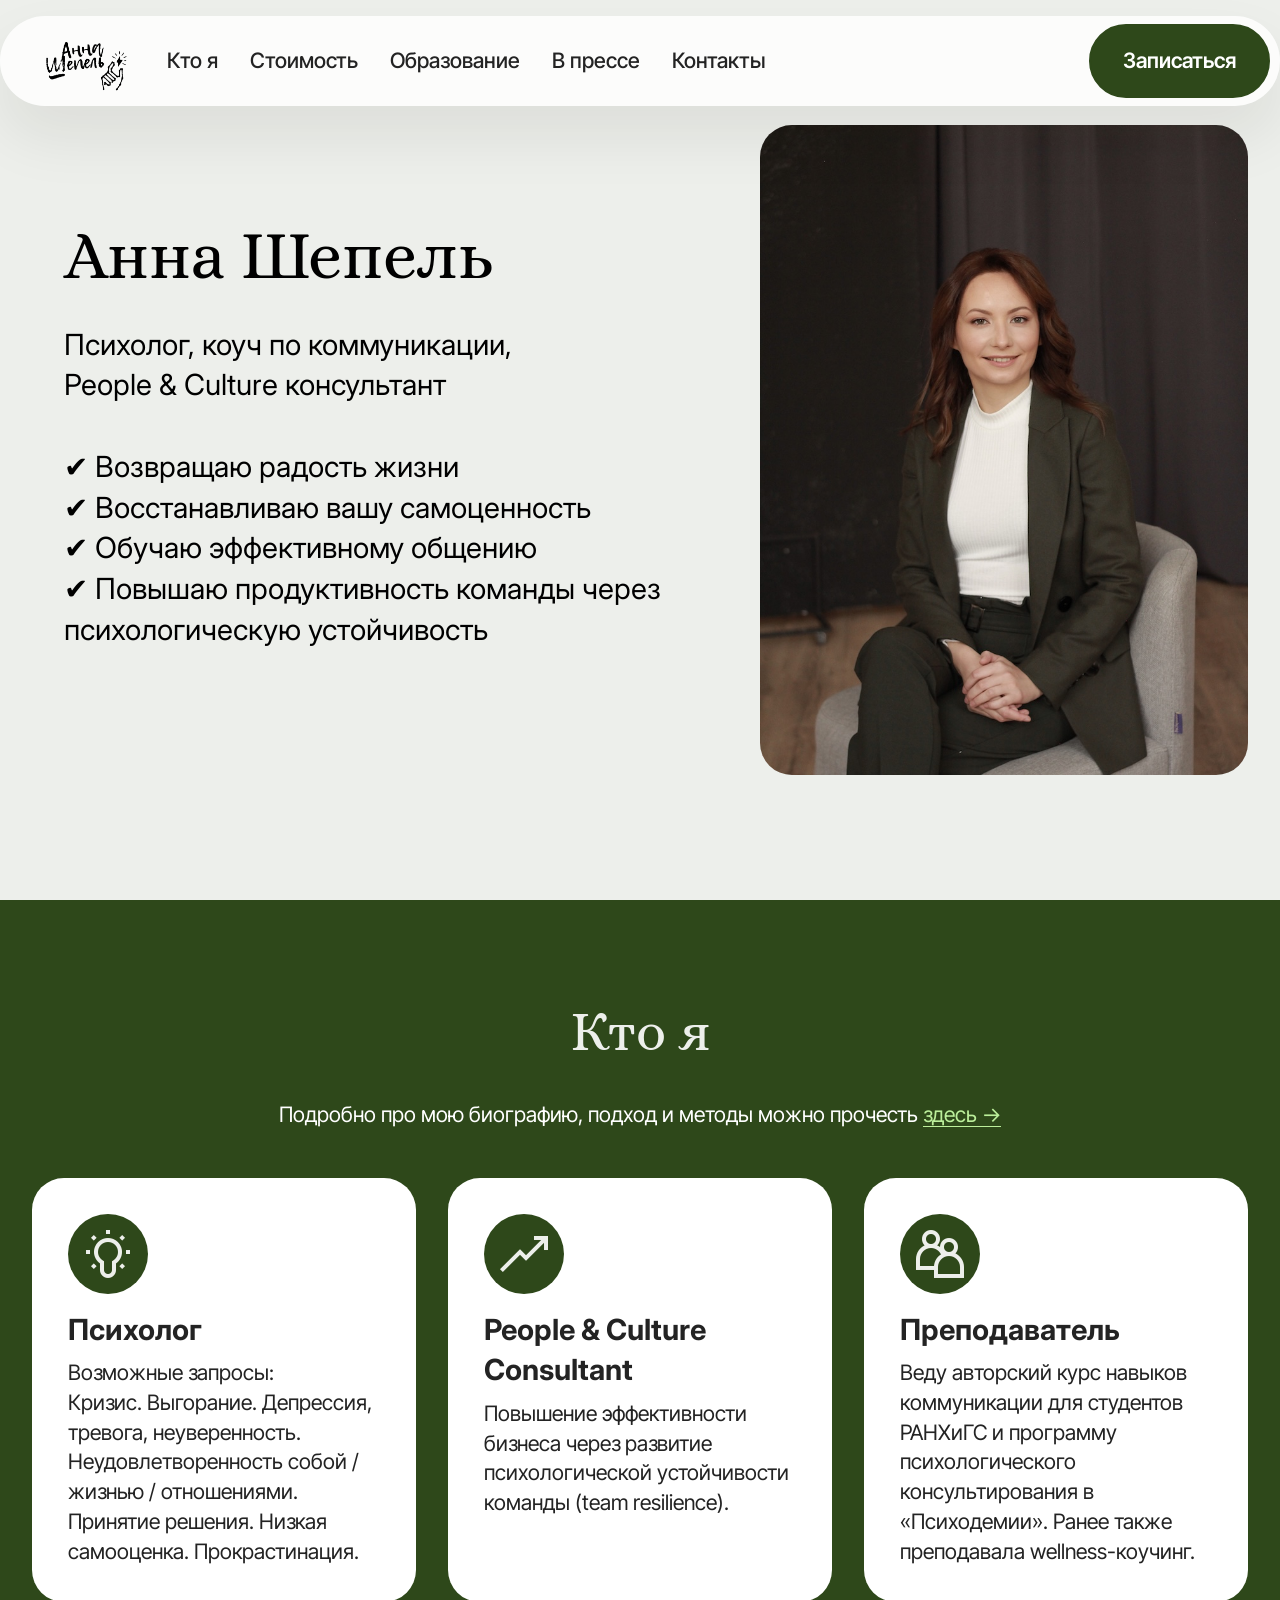
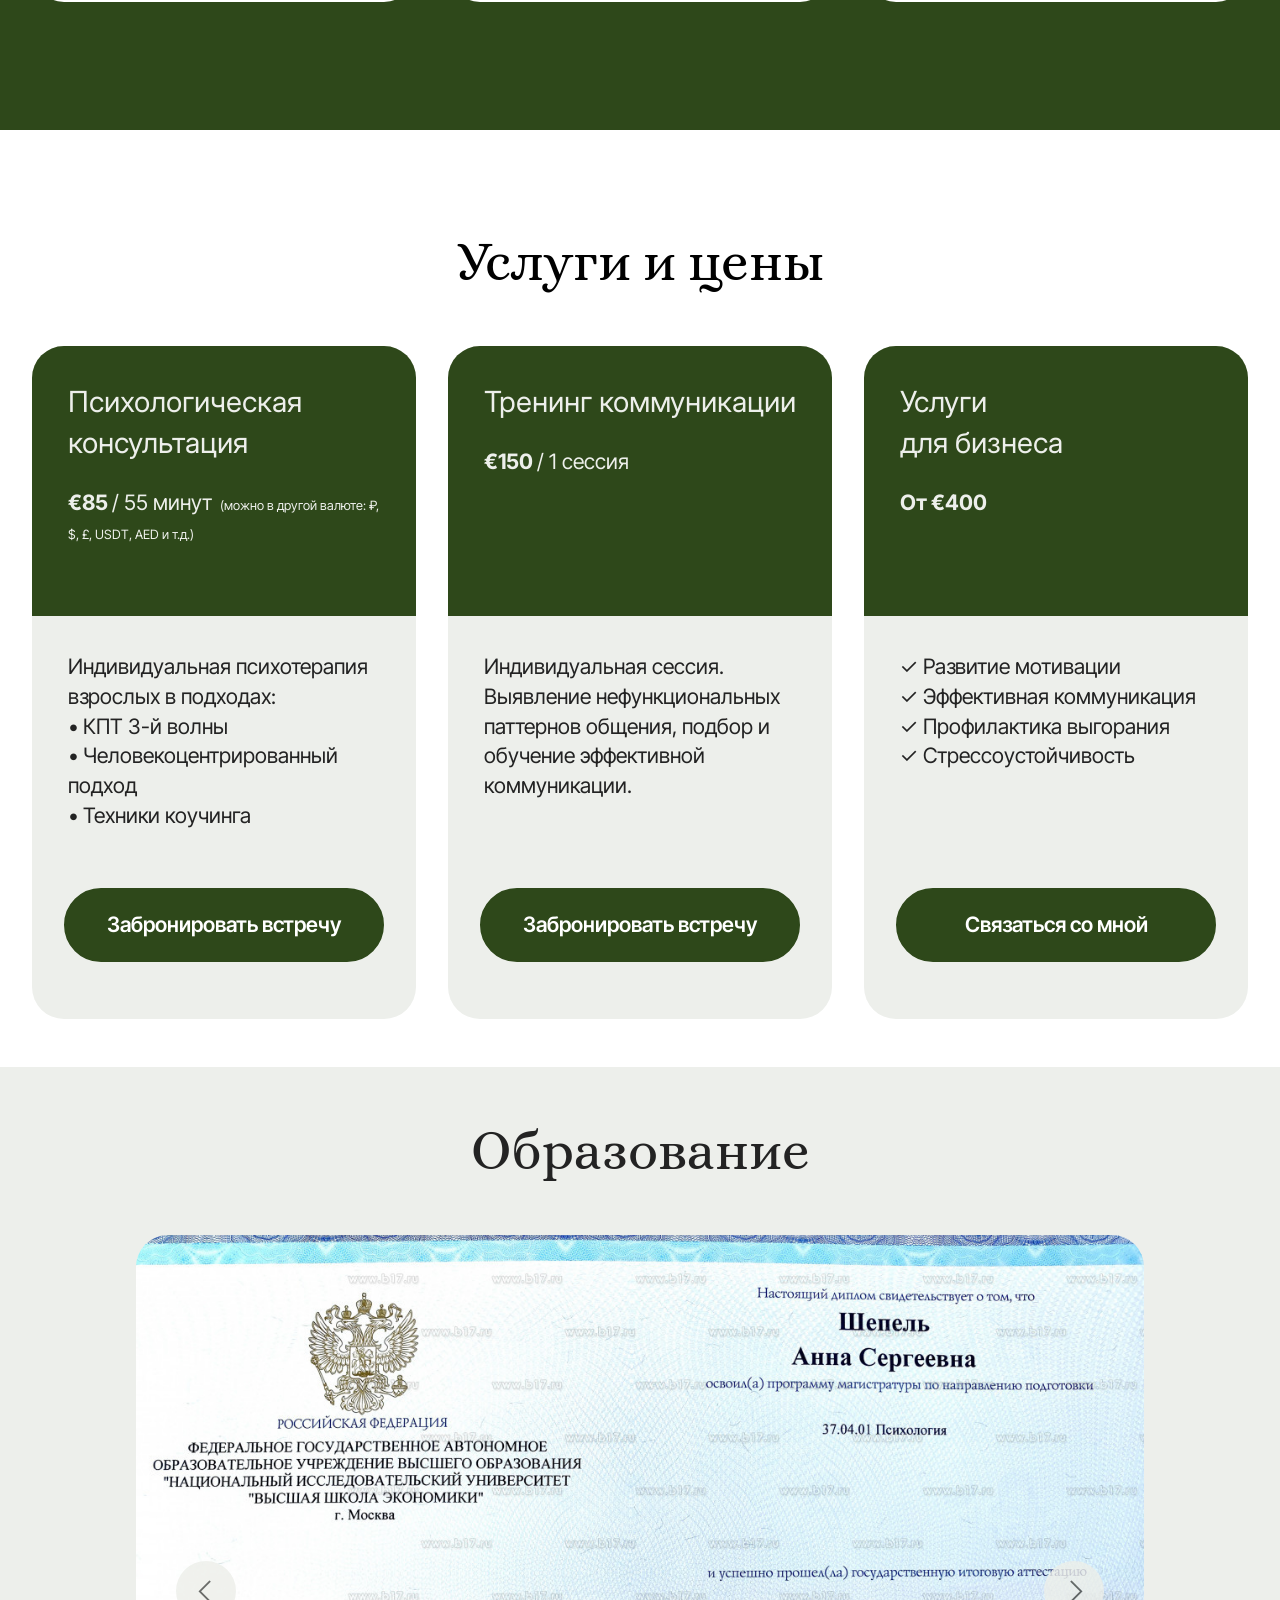
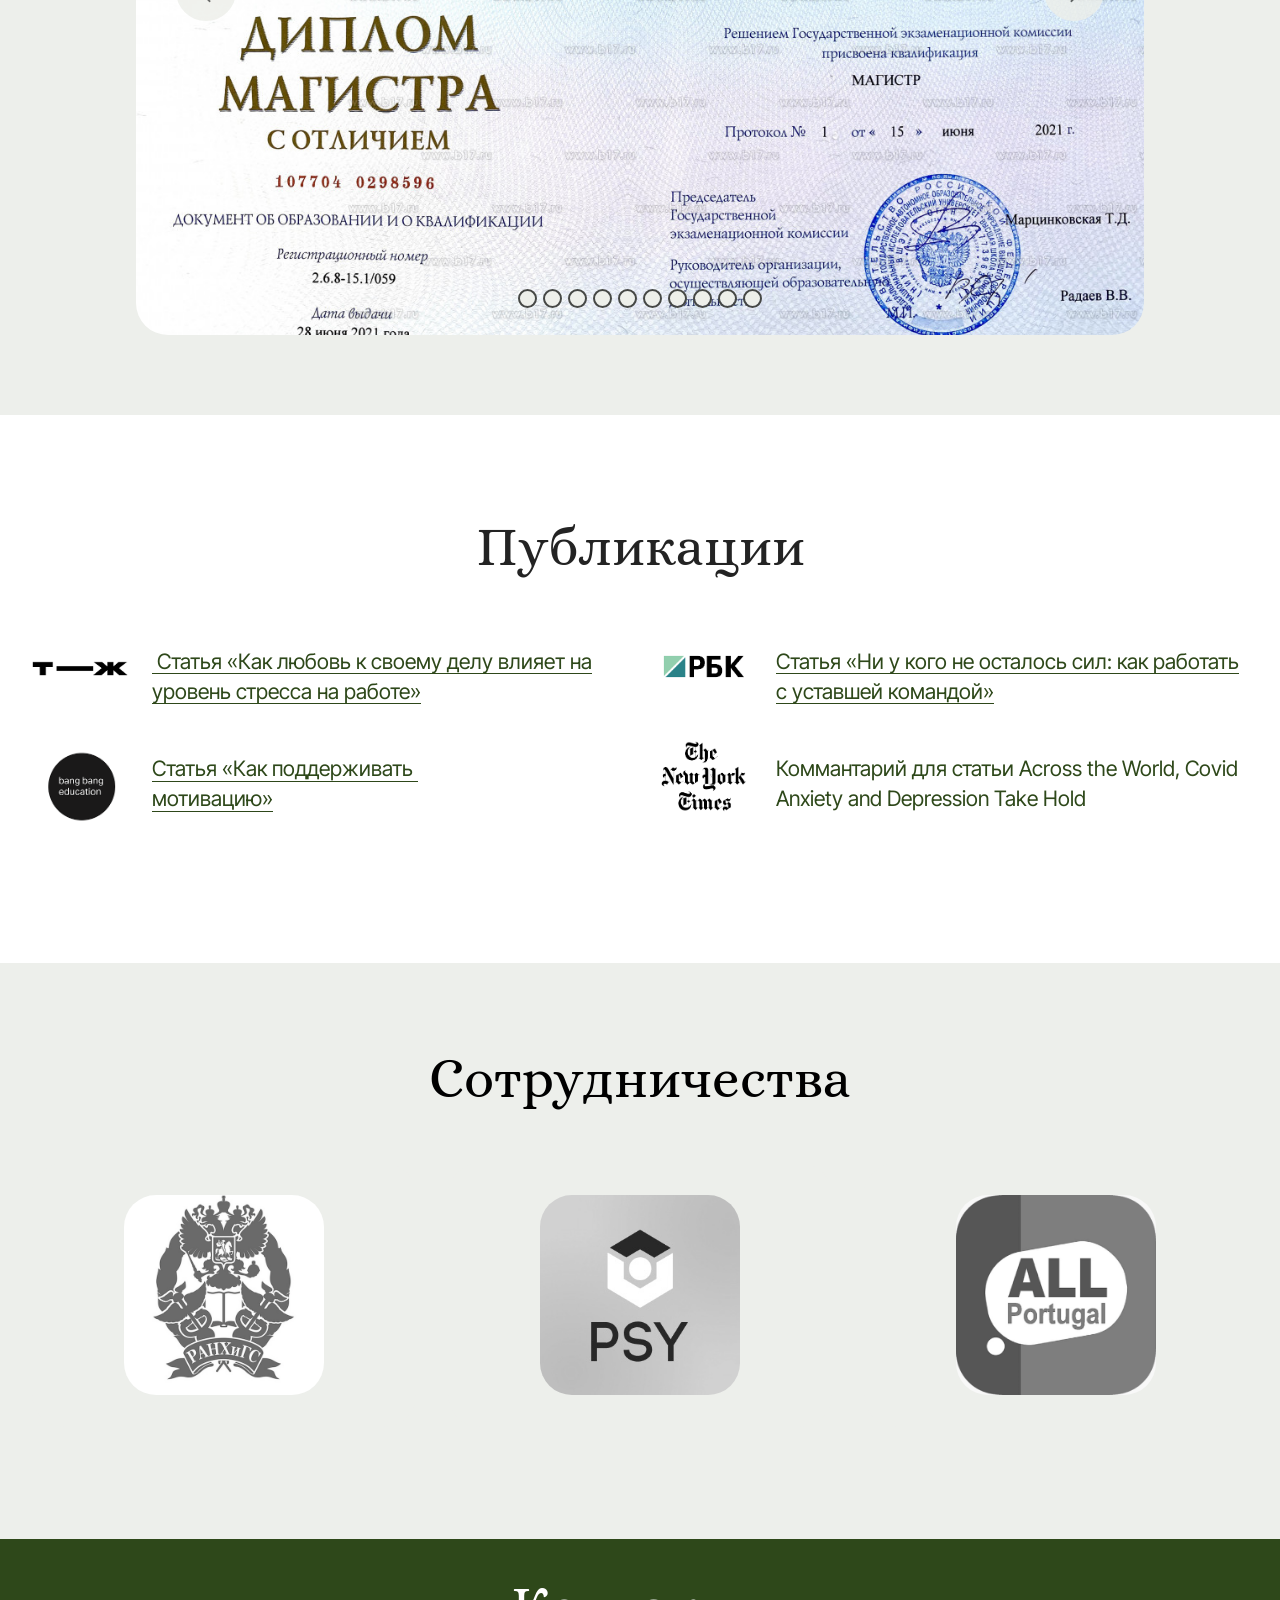
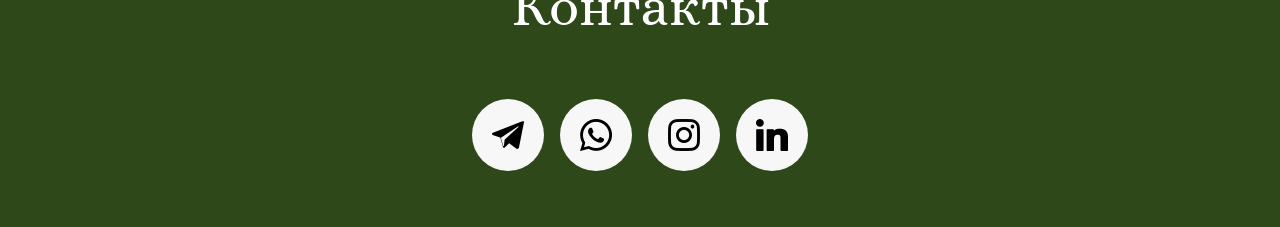
==== index.html @ e478b4ce "Update currencies.html" ====
<!DOCTYPE html>
<html  >
<head>
  <!-- Site made with Mobirise Website Builder v6.0.1, https://mobirise.com -->
  <meta charset="UTF-8">
  <meta http-equiv="X-UA-Compatible" content="IE=edge">
  <meta name="generator" content="Mobirise v6.0.1, mobirise.com">
  <meta name="viewport" content="width=device-width, initial-scale=1, minimum-scale=1">
  <link rel="shortcut icon" href="assets/images/logo-165x115.png" type="image/x-icon">
  <meta name="description" content="Анна Шепель • Психолог, преподаватель и коммуникатор">
  <link rel="canonical" href="https://anna-shepel.com/">
  
  
  <title>Анна Шепель • Психолог, People & Culture консультант, коуч по коммуникации</title>
  <link rel="stylesheet" href="assets/web/assets/mobirise-icons2/mobirise2.css">
  <link rel="stylesheet" href="assets/bootstrap/css/bootstrap.min.css">
  <link rel="stylesheet" href="assets/bootstrap/css/bootstrap-grid.min.css">
  <link rel="stylesheet" href="assets/bootstrap/css/bootstrap-reboot.min.css">
  <link rel="stylesheet" href="assets/animatecss/animate.css">
  <link rel="stylesheet" href="assets/dropdown/css/style.css">
  <link rel="stylesheet" href="assets/socicon/css/styles.css">
  <link rel="stylesheet" href="assets/theme/css/style.css">
  <link rel="preload" href="https://fonts.googleapis.com/css?family=Alice:400&display=swap" as="style" onload="this.onload=null;this.rel='stylesheet'">
  <noscript><link rel="stylesheet" href="https://fonts.googleapis.com/css?family=Alice:400&display=swap"></noscript>
  <link rel="preload" href="https://fonts.googleapis.com/css?family=Inter:100,200,300,400,500,600,700,800,900,100i,200i,300i,400i,500i,600i,700i,800i,900i&display=swap" as="style" onload="this.onload=null;this.rel='stylesheet'">
  <noscript><link rel="stylesheet" href="https://fonts.googleapis.com/css?family=Inter:100,200,300,400,500,600,700,800,900,100i,200i,300i,400i,500i,600i,700i,800i,900i&display=swap"></noscript>
  <link rel="preload" href="https://fonts.googleapis.com/css?family=Inter+Tight:100,200,300,400,500,600,700,800,900,100i,200i,300i,400i,500i,600i,700i,800i,900i&display=swap" as="style" onload="this.onload=null;this.rel='stylesheet'">
  <noscript><link rel="stylesheet" href="https://fonts.googleapis.com/css?family=Inter+Tight:100,200,300,400,500,600,700,800,900,100i,200i,300i,400i,500i,600i,700i,800i,900i&display=swap"></noscript>
  <link rel="preload" as="style" href="assets/mobirise/css/mbr-additional.css?v=qyYB9t"><link rel="stylesheet" href="assets/mobirise/css/mbr-additional.css?v=qyYB9t" type="text/css">
</head>
<body>
  
  <section data-bs-version="5.1" class="menu menu1 cid-uTisxZe4zV" once="menu" id="menu01-g">
	

	<nav class="navbar navbar-dropdown navbar-fixed-top navbar-expand-lg">
		<div class="container">
			<div class="navbar-brand">
				<span class="navbar-logo">
					<a href="https://anna-shepel.com">
						<img src="assets/images/logo-165x115.png" alt="Анна Шепельr" style="height: 3.7rem;">
					</a>
				</span>
				
			</div>
			<button class="navbar-toggler" type="button" data-toggle="collapse" data-bs-toggle="collapse" data-target="#navbarSupportedContent" data-bs-target="#navbarSupportedContent" aria-controls="navbarNavAltMarkup" aria-expanded="false" aria-label="Toggle navigation">
				<div class="hamburger">
					<span></span>
					<span></span>
					<span></span>
					<span></span>
				</div>
			</button>
			<div class="collapse navbar-collapse" id="navbarSupportedContent">
				<ul class="navbar-nav nav-dropdown" data-app-modern-menu="true"><li class="nav-item">
						<a class="nav-link link text-black text-primary display-4" href="index.html#features05-2">Кто я</a>
					</li>
										<li class="nav-item">
						<a class="nav-link link text-black text-primary display-4" href="index.html#pricing03-3">Стоимость</a>
					</li><li class="nav-item"><a class="nav-link link text-black text-primary display-4" href="index.html#article11-m">Образование</a></li><li class="nav-item"><a class="nav-link link text-black text-primary display-4" href="index.html#social05-9">В прессе</a></li><li class="nav-item"><a class="nav-link link text-black text-primary display-4" href="index.html#social05-9">Контакты</a></li></ul>
				
				<div class="navbar-buttons mbr-section-btn"><a class="btn btn-primary display-4" href="https://calendar.app.google/qkL5zryHG7LSdLWS9">Записаться</a></div>
			</div>
		</div>
	</nav>
</section>

<section data-bs-version="5.1" class="header1 cid-uTihtLKW8m mbr-fullscreen" id="header01-a">
	

	
	

	<div class="container">
		<div class="row justify-content-center">
			<div class="col-12 col-md-12 col-lg-5 image-wrapper">
				<img class="w-100" src="assets/images/img-3957.jpg" alt="Mobirise Website Builder">
			</div>
			<div class="col-12 col-lg col-md-12">
				<div class="text-wrapper align-left">
					<h1 class="mbr-section-title mbr-fonts-style mb-4 display-1">
						Анна Шепель<br></h1>
					<p class="mbr-text mbr-fonts-style mb-4 display-5">Психолог, коуч по коммуникации,<br>People & Culture консультант<br><br>✔︎ Возвращаю радость жизни<br>✔︎ Восстанавливаю вашу самоценность<br>✔︎ Обучаю эффективному общению<br>✔ Повышаю продуктивность команды через психологическую устойчивость<br></p>
					
				</div>
			</div>
		</div>
	</div>
</section>

<section data-bs-version="5.1" class="features5 cid-uTicA2lNH4" id="features05-2">
  

  
  
  <div class="container">
    <div class="row mb-5 justify-content-center">
      <div class="col-12 content-head">
        <h3 class="mbr-section-title mbr-fonts-style align-center mb-0 display-2">Кто я</h3>
        <h5 class="mbr-section-subtitle mbr-fonts-style align-center mb-0 mt-4 display-7">Подробно про мою биографию, подход и методы можно прочесть <a href="about.html#article22-2g" class="text-warning">здесь →</a></h5>
      </div>
    </div>
    <div class="row">
      <div class="item features-without-image col-12 col-md-6 col-lg-4 item-mb">
        <div class="item-wrapper">
          <div class="card-box align-left">
            <div class="iconfont-wrapper">
              <span class="mbr-iconfont mobi-mbri-idea mobi-mbri"></span>
            </div>
            <h5 class="card-title mbr-fonts-style display-5"><strong>Психолог</strong></h5>
            <p class="card-text mbr-fonts-style display-7">
              Возможные запросы:<br>Кризис. Выгорание. Депрессия, тревога, неуверенность. Неудовлетворенность собой / жизнью / отношениями. Принятие решения. Низкая самооценка. Прокрастинация.<br></p>

            
          </div>
        </div>
      </div>
      <div class="item features-without-image col-12 col-md-6 col-lg-4 item-mb">
        <div class="item-wrapper">
          <div class="card-box align-left">
            <div class="iconfont-wrapper">
              <span class="mbr-iconfont mobi-mbri-growing-chart mobi-mbri"></span>
            </div>
            <h5 class="card-title mbr-fonts-style display-5"><strong>
              People & Culture Consultant</strong></h5>
            <p class="card-text mbr-fonts-style display-7">Повышение эффективности бизнеса через развитие психологической устойчивости команды (team resilience).</p>

            
          </div>
        </div>
      </div>
      <div class="item features-without-image col-12 col-md-6 col-lg-4 item-mb">
        <div class="item-wrapper">
          <div class="card-box align-left">
            <div class="iconfont-wrapper">
              <span class="mbr-iconfont mobi-mbri-users mobi-mbri"></span>
            </div>
            <h5 class="card-title mbr-fonts-style display-5"><strong>
              Преподаватель</strong></h5>
            <p class="card-text mbr-fonts-style display-7">Веду авторский курс навыков коммуникации для студентов РАНХиГС и программу психологического консультирования в «Психодемии». Ранее также преподавала wellness-коучинг.</p>

            
          </div>
        </div>
      </div>
    </div>
  </div>
</section>


  <section data-bs-version="5.1" class="pricing03 cid-uTie33rUPl" id="pricing03-3">
  <div class="container">
    <div class="row justify-content-center">
      <div class="col-12 content-head">
        <div class="mbr-section-head mb-5">
          <h4 class="mbr-section-title mbr-fonts-style align-center mb-0 display-2">
            Услуги и цены</h4>
          
        </div>
      </div>
    </div>
    <div class="row">
      <div class="item features-without-image col-12 col-md-6 col-lg-4 item-mb active">
        <div class="item-wrapper">
          <div class="item-head" style="min-height: 270px;">
            <h5 class="item-title mbr-fonts-style mb-0 display-5">Психологическая консультация</h5><br>
            <h6 class="item-subtitle mbr-fonts-style mb-0 display-7">
              <strong>€85&nbsp;</strong>/ 55 минут&nbsp;<span style="font-size: 0.8rem;"> (можно в другой валюте: ₽, $, £, USDT, AED и т.д.) </span></h6>
          </div>
          <div class="item-content">
            <p class="mbr-text mbr-fonts-style display-7">Индивидуальная психотерапия взрослых&nbsp;в подходах:<br>• КПТ 3-й волны<br>• Человекоцентрированный подход <br>• Техники коучинга</p>
            
            
          </div>
          <div class="mbr-section-btn item-footer"><a href="https://calendar.app.google/qkL5zryHG7LSdLWS9" class="btn item-btn btn-primary display-7" target="_blank">Забронировать встречу</a></div>
        </div>
      </div>
      <div class="item features-without-image col-12 col-md-6 col-lg-4 item-mb">
        <div class="item-wrapper">
          <div class="item-head" style="min-height: 270px;">
            <h5 class="item-title mbr-fonts-style mb-0 display-5">
              Тренинг коммуникации</h5><br>
            <h6 class="item-subtitle mbr-fonts-style mt-0 mb-0 display-7"><strong>€150&nbsp;</strong>/ 1 сессия&nbsp;</strong></h6>
          </div>
          <div class="item-content">
            <p class="mbr-text mbr-fonts-style display-7">
              Индивидуальная сессия. Выявление нефункциональных паттернов общения, подбор и обучение эффективной коммуникации.</p>
            
            
          </div>
          <div class="mbr-section-btn item-footer"><a href="https://calendar.app.google/qkL5zryHG7LSdLWS9" class="btn item-btn btn-primary display-7" target="_blank">Забронировать встречу</a></div>
        </div>
      </div>
      <div class="item features-without-image col-12 col-md-6 col-lg-4 item-mb">
        <div class="item-wrapper">
          <div class="item-head" style="min-height: 270px;">
            <h5 class="item-title mbr-fonts-style mb-0 display-5">
              Услуги<br>для бизнеса</h5><br>
            <h6 class="item-subtitle mbr-fonts-style mt-0 mb-0 display-7"><strong>От €400&nbsp;</strong></h6>
          </div>
          <div class="item-content">
           <p class="mbr-text mbr-fonts-style display-7">✓ Развитие мотивации<br>✓ Эффективная коммуникация<br>✓ Профилактика выгорания<br>✓ Стрессоустойчивость</p>                        
          </div>
          <div class="mbr-section-btn item-footer"><a href="index.html#social05-9" class="btn item-btn btn-primary display-7">Связаться со мной</a></div>
        </div>
      </div>
    </div>
  </div>
</section>

<section data-bs-version="5.1" class="article11 cid-uTiAd1E0nm" id="article11-m">
    

    
    
    <div class="container">
        <div class="row justify-content-center">
            <div class="title col-md-12 col-lg-10">
                <h3 class="mbr-section-title mbr-fonts-style align-center mt-0 mb-0 display-2">
                Образование</h3>
                
                
            </div>
        </div>
    </div>
</section>

<section data-bs-version="5.1" class="slider05 cid-uTimoHZ1ew" id="slider05-e">
    

    <div class="container">
        <div class="row justify-content-center">
            <div class="col-12 col-md-10">
                <div class="carousel slide" id="uUg4MdFdQY" data-interval="5000" data-bs-interval="5000">
                    <ol class="carousel-indicators">
                        <li data-slide-to="0" data-bs-slide-to="0" class="active" data-target="#uUg4MdFdQY" data-bs-target="#uUg4MdFdQY"></li><li data-slide-to="1" data-bs-slide-to="1" class="" data-target="#uUg4MdFdQY" data-bs-target="#uUg4MdFdQY"></li><li data-slide-to="2" data-bs-slide-to="2" class="" data-target="#uUg4MdFdQY" data-bs-target="#uUg4MdFdQY"></li><li data-slide-to="3" data-bs-slide-to="3" class="" data-target="#uUg4MdFdQY" data-bs-target="#uUg4MdFdQY"></li><li data-slide-to="4" data-bs-slide-to="4" class="" data-target="#uUg4MdFdQY" data-bs-target="#uUg4MdFdQY"></li><li data-slide-to="5" data-bs-slide-to="5" class="" data-target="#uUg4MdFdQY" data-bs-target="#uUg4MdFdQY"></li><li data-slide-to="6" data-bs-slide-to="6" class="" data-target="#uUg4MdFdQY" data-bs-target="#uUg4MdFdQY"></li><li data-slide-to="7" data-bs-slide-to="7" class="" data-target="#uUg4MdFdQY" data-bs-target="#uUg4MdFdQY"></li><li data-slide-to="8" data-bs-slide-to="8" class="" data-target="#uUg4MdFdQY" data-bs-target="#uUg4MdFdQY"></li><li data-slide-to="9" data-bs-slide-to="9" class="" data-target="#uUg4MdFdQY" data-bs-target="#uUg4MdFdQY"></li>
                        
                        
                    </ol>
                    <div class="carousel-inner">
                        
                        
                        <div class="carousel-item slider-image item active">
                            <div class="item-wrapper">
                                
                                <img class="d-block w-100" src="assets/images/vuz-100313-56a447.jpg" alt="Mobirise Website Builder" data-slide-to="0" data-bs-slide-to="0">
                            </div>
                        </div><div class="carousel-item slider-image item">
                            <div class="item-wrapper">
                                
                                <img class="d-block w-100" src="assets/images/vuz-sert-283054.jpg" alt="Mobirise Website Builder" data-slide-to="1" data-bs-slide-to="1">
                            </div>
                        </div><div class="carousel-item slider-image item">
                            <div class="item-wrapper">
                                
                                <img class="d-block w-100" src="assets/images/vuz-sert-283055.jpg" alt="Mobirise Website Builder" data-slide-to="2" data-bs-slide-to="2">
                            </div>
                        </div><div class="carousel-item slider-image item">
                            <div class="item-wrapper">
                                
                                <img class="d-block w-100" src="assets/images/vuz-sert-298298.jpg" alt="Mobirise Website Builder" data-slide-to="3" data-bs-slide-to="3">
                            </div>
                        </div><div class="carousel-item slider-image item">
                            <div class="item-wrapper">
                                
                                <img class="d-block w-100" src="assets/images/vuz-sert-298299.jpg" alt="Mobirise Website Builder" data-slide-to="4" data-bs-slide-to="4">
                            </div>
                        </div><div class="carousel-item slider-image item">
                            <div class="item-wrapper">
                                
                                <img class="d-block w-100" src="assets/images/vuz-sert-346226.jpg" alt="Mobirise Website Builder" data-slide-to="5" data-bs-slide-to="5">
                            </div>
                        </div><div class="carousel-item slider-image item">
                            <div class="item-wrapper">
                                
                                <img class="d-block w-100" src="assets/images/vuz-sert-283056.jpg" alt="Mobirise Website Builder" data-slide-to="6" data-bs-slide-to="6">
                            </div>
                        </div><div class="carousel-item slider-image item">
                            <div class="item-wrapper">
                                
                                <img class="d-block w-100" src="assets/images/vuz-sert-283057.jpg" alt="Mobirise Website Builder" data-slide-to="7" data-bs-slide-to="7">
                            </div>
                        </div><div class="carousel-item slider-image item">
                            <div class="item-wrapper">
                                
                                <img class="d-block w-100" src="assets/images/vuz-sert-283058.jpg" alt="Mobirise Website Builder" data-slide-to="8" data-bs-slide-to="8">
                        </div></div>
							<div class="carousel-item slider-image item">
    <div class="item-wrapper">
        <img class="d-block w-100"
             src="assets/images/1733081584900.jpg"
             alt="Диплом"
             data-slide-to="9"
             data-bs-slide-to="9">
    </div>
	</div>
                     
                    </div>
                    <a class="carousel-control carousel-control-prev" role="button" data-slide="prev" data-bs-slide="prev" href="#uUg4MdFdQY">
                        <span class="mobi-mbri mobi-mbri-arrow-prev" aria-hidden="true"></span>
                        <span class="sr-only visually-hidden">Previous</span>
                    </a>
                    <a class="carousel-control carousel-control-next" role="button" data-slide="next" data-bs-slide="next" href="#uUg4MdFdQY">
                        <span class="mobi-mbri mobi-mbri-arrow-next" aria-hidden="true"></span>
                        <span class="sr-only visually-hidden">Next</span>
                    </a>
                </div>
            </div>
        </div>
    </div>
</section>

<section data-bs-version="5.1" class="features15 cid-uTo04vaxDd" id="features015-t">
	

	
	
	<div class="container">
		<div class="row justify-content-center">
			<div class="col-12 content-head">
				<div class="mbr-section-head mb-5">
					<h4 class="mbr-section-title mbr-fonts-style align-center mb-0 display-2">Публикации</h4>
					
				</div>
			</div>
		</div>
		<div class="row">
			<div class="item features-without-image col-12 col-lg-6 active">
				<div class="item-wrapper">
					<div class="img-wrapper">
						<a href="https://t-j.ru/stress-na-rabote-stat/"><img src="assets/images/download-2.png" alt="Mobirise Website Builder"></a>
					</div>
					<div class="card-box">
						
						<h5 class="card-text mbr-fonts-style mt-3 display-7">
							<div><a href="https://t-j.ru/stress-na-rabote-stat/" class="text-primary">&nbsp;Статья «Как любовь к своему делу влияет на уровень стресса на работе»</a></div>
						</h5>
					</div>
				</div>
			</div>
			<div class="item features-without-image col-12 col-lg-6">
				<div class="item-wrapper">
					<div class="img-wrapper">
						<a href="https://pro.rbc.ru/demo/649587359a79475dfbf3402f"><img src="assets/images/images.png" alt="Mobirise Website Builder" data-slide-to="1" data-bs-slide-to="1"></a>
					</div>
					<div class="card-box">
						
						<h5 class="card-text mbr-fonts-style mt-3 display-7"><a href="https://pro.rbc.ru/demo/649587359a79475dfbf3402f" class="text-primary">Статья «Ни у кого не осталось сил: как работать с уставшей командой»</a></h5>
					</div>
				</div>
			</div>
			<div class="item features-without-image col-12 col-lg-6">
				<div class="item-wrapper">
					<div class="img-wrapper">
						<a href="https://bangbangeducation.ru/point/illiustratsiia/kak-poddierzhivat-motivatsiiu/"><img src="assets/images/download-6.png" alt="Mobirise Website Builder" data-bs-slide-to="2" data-slide-to="2"></a>
					</div>
					<div class="card-box">
						
						<h5 class="card-text mbr-fonts-style mt-3 display-7"><a href="https://bangbangeducation.ru/point/illiustratsiia/kak-poddierzhivat-motivatsiiu/" class="text-primary">Статья «Как поддерживать&nbsp;</a><br><a href="https://bangbangeducation.ru/point/illiustratsiia/kak-poddierzhivat-motivatsiiu/" class="text-primary">мотивацию»</a></h5>
					</div>
				</div>
			</div>
			<div class="item features-without-image col-12 col-lg-6">
				<div class="item-wrapper">
					<div class="img-wrapper">
						<a href="https://www.nytimes.com/2021/12/13/world/europe/covid-anxiety-depression-omicron.html"><img src="assets/images/download-5.png" alt="Mobirise Website Builder" data-slide-to="3" data-bs-slide-to="3"></a>
					</div>
					<div class="card-box">
						
						<h5 class="card-text mbr-fonts-style mt-3 display-7"><a href="https://www.nytimes.com/2021/12/13/world/europe/covid-anxiety-depression-omicron.html" class="text-primary">Коммантарий для статьи Across the World, Covid Anxiety and Depression Take Hold</a></h5>
					</div>
				</div>
			</div>
			
			

			
			
			
		</div>
	</div>
</section>

<section data-bs-version="5.1" class="clients3 cid-uTiAaokkmz" id="clients03-l">
  

  
  
  <div class="container">
    <div class="row justify-content-center">
      <div class="col-12 content-head">
        <div class="mb-5">
          <h5 class="mbr-section-title mbr-fonts-style mb-0 display-2">Сотрудничества</h5>
          <div class="col-12">
            
          </div>
        </div>
      </div>
    </div>
    <div class="row">
      <div class="item features-without-image col-12 col-lg-4">
        <div class="item-wrapper">
          <div class="img-wrapper">
            <a href="https://www.ranepa.ru/"><img src="assets/images/foni-papik-pro-vw91-p-kartinki-rankhigs-emblema-na-prozrachnom-f-13.png" alt="Mobirise Website Builder"></a>
          </div>
          <div class="card-box align-center">
            
            
            
            
          </div>
        </div>
      </div>
      <div class="item features-without-image col-12 col-lg-4">
        <div class="item-wrapper">
          <div class="img-wrapper">
            <a href="https://psychodemia.ru/"><img src="assets/images/photo.jpg" alt="Mobirise Website Builder"></a>
          </div>
          <div class="card-box align-center">
            
            
            
            
          </div>
        </div>
      </div>
      <div class="item features-without-image col-12 col-lg-4">
        <div class="item-wrapper">
          <div class="img-wrapper">
            <a href="https://www.instagram.com/all_portugal/"><img src="assets/images/1200x600wa-2.png" alt="Mobirise Website Builder"></a>
          </div>
          <div class="card-box align-center">
            
            
            
            
          </div>
        </div>
      </div>
    </div>
  </div>
</section>

<section data-bs-version="5.1" class="social05 cid-uTifxSDrS1" id="social05-9">
    

    

    <div class="container">
        <div class="row">
            <h3 class="mbr-section-title align-center mb-5 mbr-fonts-style display-2">
                Контакты</h3>
            <div class="col-12">
                <div class="social-row">
                    <div class="soc-item">
                        <a href="https://t.me/Psy_Shepel" target="_blank">
                            <span class="mbr-iconfont socicon-telegram socicon"></span>
                        </a>
                    </div>
                    <div class="soc-item">
                        <a href="https://wa.me/79639616153" target="_blank">
                            <span class="mbr-iconfont socicon-whatsapp socicon"></span>
                        </a>
                    </div>
                    <div class="soc-item">
                        <a href="https://instagram.com/psy.shepel/" target="_blank">
                            <span class="mbr-iconfont socicon-instagram socicon"></span>
                        </a>
                    </div>
                    <div class="soc-item">
                        <a href="https://www.linkedin.com/in/annashe/" target="_blank">
                            <span class="mbr-iconfont socicon-linkedin socicon"></span>
                        </a>
                    </div>
                    
                </div>
            </div>
        </div>
    </div>
</section><script src="assets/bootstrap/js/bootstrap.bundle.min.js"></script>  <script src="assets/smoothscroll/smooth-scroll.js"></script>  <script src="assets/ytplayer/index.js"></script>  <script src="assets/dropdown/js/navbar-dropdown.js"></script>  <script src="assets/theme/js/script.js"></script>  
  
  
  <input name="animation" type="hidden">
  </body>
</html>
---- assets/web/assets/mobirise-icons2/mobirise2.css ----
@font-face {
  font-family: 'Moririse2';
  font-display: swap;
  src:  url('mobirise2.eot?f2bix4');
  src:  url('mobirise2.eot?f2bix4#iefix') format('embedded-opentype'),
    url('mobirise2.ttf?f2bix4') format('truetype'),
    url('mobirise2.woff?f2bix4') format('woff'),
    url('mobirise2.svg?f2bix4#mobirise2') format('svg');
  font-weight: normal;
  font-style: normal;
}

[class^="mobi-"], [class*=" mobi-"] {
  /* use !important to prevent issues with browser extensions that change fonts */
  font-family: 'Moririse2' !important;
  speak: none;
  font-style: normal;
  font-weight: normal;
  font-variant: normal;
  text-transform: none;
  line-height: 1;

  /* Better Font Rendering =========== */
  -webkit-font-smoothing: antialiased;
  -moz-osx-font-smoothing: grayscale;
}

.mobi-mbri-add-submenu:before {
  content: "\e900";
}
.mobi-mbri-alert:before {
  content: "\e901";
}
.mobi-mbri-align-center:before {
  content: "\e902";
}
.mobi-mbri-align-justify:before {
  content: "\e903";
}
.mobi-mbri-align-left:before {
  content: "\e904";
}
.mobi-mbri-align-right:before {
  content: "\e905";
}
.mobi-mbri-android:before {
  content: "\e906";
}
.mobi-mbri-apple:before {
  content: "\e907";
}
.mobi-mbri-arrow-down:before {
  content: "\e908";
}
.mobi-mbri-arrow-next:before {
  content: "\e909";
}
.mobi-mbri-arrow-prev:before {
  content: "\e90a";
}
.mobi-mbri-arrow-up:before {
  content: "\e90b";
}
.mobi-mbri-bold:before {
  content: "\e90c";
}
.mobi-mbri-bookmark:before {
  content: "\e90d";
}
.mobi-mbri-bootstrap:before {
  content: "\e90e";
}
.mobi-mbri-briefcase:before {
  content: "\e90f";
}
.mobi-mbri-browse:before {
  content: "\e910";
}
.mobi-mbri-bulleted-list:before {
  content: "\e911";
}
.mobi-mbri-calendar:before {
  content: "\e912";
}
.mobi-mbri-camera:before {
  content: "\e913";
}
.mobi-mbri-cart-add:before {
  content: "\e914";
}
.mobi-mbri-cart-full:before {
  content: "\e915";
}
.mobi-mbri-cash:before {
  content: "\e916";
}
.mobi-mbri-change-style:before {
  content: "\e917";
}
.mobi-mbri-chat:before {
  content: "\e918";
}
.mobi-mbri-clock:before {
  content: "\e919";
}
.mobi-mbri-close:before {
  content: "\e91a";
}
.mobi-mbri-cloud:before {
  content: "\e91b";
}
.mobi-mbri-code:before {
  content: "\e91c";
}
.mobi-mbri-contact-form:before {
  content: "\e91d";
}
.mobi-mbri-credit-card:before {
  content: "\e91e";
}
.mobi-mbri-cursor-click:before {
  content: "\e91f";
}
.mobi-mbri-cust-feedback:before {
  content: "\e920";
}
.mobi-mbri-database:before {
  content: "\e921";
}
.mobi-mbri-delivery:before {
  content: "\e922";
}
.mobi-mbri-desktop:before {
  content: "\e923";
}
.mobi-mbri-devices:before {
  content: "\e924";
}
.mobi-mbri-down:before {
  content: "\e925";
}
.mobi-mbri-download-2:before {
  content: "\e926";
}
.mobi-mbri-download:before {
  content: "\e927";
}
.mobi-mbri-drag-n-drop-2:before {
  content: "\e928";
}
.mobi-mbri-drag-n-drop:before {
  content: "\e929";
}
.mobi-mbri-edit-2:before {
  content: "\e92a";
}
.mobi-mbri-edit:before {
  content: "\e92b";
}
.mobi-mbri-error:before {
  content: "\e92c";
}
.mobi-mbri-extension:before {
  content: "\e92d";
}
.mobi-mbri-features:before {
  content: "\e92e";
}
.mobi-mbri-file:before {
  content: "\e92f";
}
.mobi-mbri-flag:before {
  content: "\e930";
}
.mobi-mbri-folder:before {
  content: "\e931";
}
.mobi-mbri-gift:before {
  content: "\e932";
}
.mobi-mbri-github:before {
  content: "\e933";
}
.mobi-mbri-globe-2:before {
  content: "\e934";
}
.mobi-mbri-globe:before {
  content: "\e935";
}
.mobi-mbri-growing-chart:before {
  content: "\e936";
}
.mobi-mbri-hearth:before {
  content: "\e937";
}
.mobi-mbri-help:before {
  content: "\e938";
}
.mobi-mbri-home:before {
  content: "\e939";
}
.mobi-mbri-hot-cup:before {
  content: "\e93a";
}
.mobi-mbri-idea:before {
  content: "\e93b";
}
.mobi-mbri-image-gallery:before {
  content: "\e93c";
}
.mobi-mbri-image-slider:before {
  content: "\e93d";
}
.mobi-mbri-info:before {
  content: "\e93e";
}
.mobi-mbri-italic:before {
  content: "\e93f";
}
.mobi-mbri-key:before {
  content: "\e940";
}
.mobi-mbri-laptop:before {
  content: "\e941";
}
.mobi-mbri-layers:before {
  content: "\e942";
}
.mobi-mbri-left-right:before {
  content: "\e943";
}
.mobi-mbri-left:before {
  content: "\e944";
}
.mobi-mbri-letter:before {
  content: "\e945";
}
.mobi-mbri-like:before {
  content: "\e946";
}
.mobi-mbri-link:before {
  content: "\e947";
}
.mobi-mbri-lock:before {
  content: "\e948";
}
.mobi-mbri-login:before {
  content: "\e949";
}
.mobi-mbri-logout:before {
  content: "\e94a";
}
.mobi-mbri-magic-stick:before {
  content: "\e94b";
}
.mobi-mbri-map-pin:before {
  content: "\e94c";
}
.mobi-mbri-menu:before {
  content: "\e94d";
}
.mobi-mbri-mobile-2:before {
  content: "\e94e";
}
.mobi-mbri-mobile-horizontal:before {
  content: "\e94f";
}
.mobi-mbri-mobile:before {
  content: "\e950";
}
.mobi-mbri-mobirise:before {
  content: "\e951";
}
.mobi-mbri-more-horizontal:before {
  content: "\e952";
}
.mobi-mbri-more-vertical:before {
  content: "\e953";
}
.mobi-mbri-music:before {
  content: "\e954";
}
.mobi-mbri-new-file:before {
  content: "\e955";
}
.mobi-mbri-numbered-list:before {
  content: "\e956";
}
.mobi-mbri-opened-folder:before {
  content: "\e957";
}
.mobi-mbri-pages:before {
  content: "\e958";
}
.mobi-mbri-paper-plane:before {
  content: "\e959";
}
.mobi-mbri-paperclip:before {
  content: "\e95a";
}
.mobi-mbri-phone:before {
  content: "\e95b";
}
.mobi-mbri-photo:before {
  content: "\e95c";
}
.mobi-mbri-photos:before {
  content: "\e95d";
}
.mobi-mbri-pin:before {
  content: "\e95e";
}
.mobi-mbri-play:before {
  content: "\e95f";
}
.mobi-mbri-plus:before {
  content: "\e960";
}
.mobi-mbri-preview:before {
  content: "\e961";
}
.mobi-mbri-print:before {
  content: "\e962";
}
.mobi-mbri-protect:before {
  content: "\e963";
}
.mobi-mbri-question:before {
  content: "\e964";
}
.mobi-mbri-quote-left:before {
  content: "\e965";
}
.mobi-mbri-quote-right:before {
  content: "\e966";
}
.mobi-mbri-redo:before {
  content: "\e967";
}
.mobi-mbri-refresh:before {
  content: "\e968";
}
.mobi-mbri-responsive-2:before {
  content: "\e969";
}
.mobi-mbri-responsive:before {
  content: "\e96a";
}
.mobi-mbri-right:before {
  content: "\e96b";
}
.mobi-mbri-rocket:before {
  content: "\e96c";
}
.mobi-mbri-sad-face:before {
  content: "\e96d";
}
.mobi-mbri-sale:before {
  content: "\e96e";
}
.mobi-mbri-save:before {
  content: "\e96f";
}
.mobi-mbri-search:before {
  content: "\e970";
}
.mobi-mbri-setting-2:before {
  content: "\e971";
}
.mobi-mbri-setting-3:before {
  content: "\e972";
}
.mobi-mbri-setting:before {
  content: "\e973";
}
.mobi-mbri-share:before {
  content: "\e974";
}
.mobi-mbri-shopping-bag:before {
  content: "\e975";
}
.mobi-mbri-shopping-basket:before {
  content: "\e976";
}
.mobi-mbri-shopping-cart:before {
  content: "\e977";
}
.mobi-mbri-sites:before {
  content: "\e978";
}
.mobi-mbri-smile-face:before {
  content: "\e979";
}
.mobi-mbri-speed:before {
  content: "\e97a";
}
.mobi-mbri-star:before {
  content: "\e97b";
}
.mobi-mbri-success:before {
  content: "\e97c";
}
.mobi-mbri-sun:before {
  content: "\e97d";
}
.mobi-mbri-sun2:before {
  content: "\e97e";
}
.mobi-mbri-tablet-vertical:before {
  content: "\e97f";
}
.mobi-mbri-tablet:before {
  content: "\e980";
}
.mobi-mbri-target:before {
  content: "\e981";
}
.mobi-mbri-timer:before {
  content: "\e982";
}
.mobi-mbri-to-ftp:before {
  content: "\e983";
}
.mobi-mbri-to-local-drive:before {
  content: "\e984";
}
.mobi-mbri-touch-swipe:before {
  content: "\e985";
}
.mobi-mbri-touch:before {
  content: "\e986";
}
.mobi-mbri-trash:before {
  content: "\e987";
}
.mobi-mbri-underline:before {
  content: "\e988";
}
.mobi-mbri-undo:before {
  content: "\e989";
}
.mobi-mbri-unlink:before {
  content: "\e98a";
}
.mobi-mbri-unlock:before {
  content: "\e98b";
}
.mobi-mbri-up-down:before {
  content: "\e98c";
}
.mobi-mbri-up:before {
  content: "\e98d";
}
.mobi-mbri-update:before {
  content: "\e98e";
}
.mobi-mbri-upload-2:before {
  content: "\e98f";
}
.mobi-mbri-upload:before {
  content: "\e990";
}
.mobi-mbri-user-2:before {
  content: "\e991";
}
.mobi-mbri-user:before {
  content: "\e992";
}
.mobi-mbri-users:before {
  content: "\e993";
}
.mobi-mbri-video-play:before {
  content: "\e994";
}
.mobi-mbri-video:before {
  content: "\e995";
}
.mobi-mbri-watch:before {
  content: "\e996";
}
.mobi-mbri-website-theme-2:before {
  content: "\e997";
}
.mobi-mbri-website-theme:before {
  content: "\e998";
}
.mobi-mbri-wifi:before {
  content: "\e999";
}
.mobi-mbri-windows:before {
  content: "\e99a";
}
.mobi-mbri-zoom-in:before {
  content: "\e99b";
}
.mobi-mbri-zoom-out:before {
  content: "\e99c";
}
---- assets/dropdown/css/style.css ----
.navbar-dropdown {
  left: 0;
  padding: 0;
  position: absolute;
  right: 0;
  top: 0;
  transition: all 0.45s ease;
  z-index: 1030;
  background: #282828; }
  .navbar-dropdown .navbar-logo {
    margin-right: 0.8rem;
    transition: margin 0.3s ease-in-out;
    vertical-align: middle; }
    .navbar-dropdown .navbar-logo img {
      height: 3.125rem;
      transition: all 0.3s ease-in-out; }
    .navbar-dropdown .navbar-logo.mbr-iconfont {
      font-size: 3.125rem;
      line-height: 3.125rem; }
  .navbar-dropdown .navbar-caption {
    font-weight: 700;
    white-space: normal;
    vertical-align: -4px;
    line-height: 3.125rem !important; }
    .navbar-dropdown .navbar-caption, .navbar-dropdown .navbar-caption:hover {
      color: inherit;
      text-decoration: none; }
  .navbar-dropdown .mbr-iconfont + .navbar-caption {
    vertical-align: -1px; }
  .navbar-dropdown.navbar-fixed-top {
    position: fixed; }
  .navbar-dropdown .navbar-brand span {
    vertical-align: -4px; }
  .navbar-dropdown.bg-color.transparent {
    background: none; }
  .navbar-dropdown.navbar-short .navbar-brand {
    padding: 0.625rem 0; }
    .navbar-dropdown.navbar-short .navbar-brand span {
      vertical-align: -1px; }
  .navbar-dropdown.navbar-short .navbar-caption {
    line-height: 2.375rem !important;
    vertical-align: -2px; }
  .navbar-dropdown.navbar-short .navbar-logo {
    margin-right: 0.5rem; }
    .navbar-dropdown.navbar-short .navbar-logo img {
      height: 2.375rem; }
    .navbar-dropdown.navbar-short .navbar-logo.mbr-iconfont {
      font-size: 2.375rem;
      line-height: 2.375rem; }
  .navbar-dropdown.navbar-short .mbr-table-cell {
    height: 3.625rem; }
  .navbar-dropdown .navbar-close {
    left: 0.6875rem;
    position: fixed;
    top: 0.75rem;
    z-index: 1000; }
  .navbar-dropdown .hamburger-icon {
    content: "";
    display: inline-block;
    vertical-align: middle;
    width: 16px;
    -webkit-box-shadow: 0 -6px 0 1px #282828,0 0 0 1px #282828,0 6px 0 1px #282828;
    -moz-box-shadow: 0 -6px 0 1px #282828,0 0 0 1px #282828,0 6px 0 1px #282828;
    box-shadow: 0 -6px 0 1px #282828,0 0 0 1px #282828,0 6px 0 1px #282828; }

.dropdown-menu .dropdown-toggle[data-toggle="dropdown-submenu"]::after {
  border-bottom: 0.35em solid transparent;
  border-left: 0.35em solid;
  border-right: 0;
  border-top: 0.35em solid transparent;
  margin-left: 0.3rem; }

.dropdown-menu .dropdown-item:focus {
  outline: 0; }

.nav-dropdown {
  font-size: 0.75rem;
  font-weight: 500;
  height: auto !important; }
  .nav-dropdown .nav-btn {
    padding-left: 1rem; }
  .nav-dropdown .link {
    margin: .667em 1.667em;
    font-weight: 500;
    padding: 0;
    transition: color .2s ease-in-out; }
    .nav-dropdown .link.dropdown-toggle {
      margin-right: 2.583em; }
      .nav-dropdown .link.dropdown-toggle::after {
        margin-left: .25rem;
        border-top: 0.35em solid;
        border-right: 0.35em solid transparent;
        border-left: 0.35em solid transparent;
        border-bottom: 0; }
      .nav-dropdown .link.dropdown-toggle[aria-expanded="true"] {
        margin: 0;
        padding: 0.667em 3.263em  0.667em 1.667em; }
  .nav-dropdown .link::after,
  .nav-dropdown .dropdown-item::after {
    color: inherit; }
  .nav-dropdown .btn {
    font-size: 0.75rem;
    font-weight: 700;
    letter-spacing: 0;
    margin-bottom: 0;
    padding-left: 1.25rem;
    padding-right: 1.25rem; }
  .nav-dropdown .dropdown-menu {
    border-radius: 0;
    border: 0;
    left: 0;
    margin: 0;
    padding-bottom: 1.25rem;
    padding-top: 1.25rem;
    position: relative; }
  .nav-dropdown .dropdown-submenu {
    margin-left: 0.125rem;
    top: 0; }
  .nav-dropdown .dropdown-item {
    font-weight: 500;
    line-height: 2;
    padding: 0.3846em 4.615em 0.3846em 1.5385em;
    position: relative;
    transition: color .2s ease-in-out, background-color .2s ease-in-out; }
    .nav-dropdown .dropdown-item::after {
      margin-top: -0.3077em;
      position: absolute;
      right: 1.1538em;
      top: 50%; }
    .nav-dropdown .dropdown-item:focus, .nav-dropdown .dropdown-item:hover {
      background: none; }

@media (max-width: 767px) {
  .nav-dropdown.navbar-toggleable-sm {
    bottom: 0;
    display: none;
    left: 0;
    overflow-x: hidden;
    position: fixed;
    top: 0;
    transform: translateX(-100%);
    -ms-transform: translateX(-100%);
    -webkit-transform: translateX(-100%);
    width: 18.75rem;
    z-index: 999; } }
.nav-dropdown.navbar-toggleable-xl {
  bottom: 0;
  display: none;
  left: 0;
  overflow-x: hidden;
  position: fixed;
  top: 0;
  transform: translateX(-100%);
  -ms-transform: translateX(-100%);
  -webkit-transform: translateX(-100%);
  width: 18.75rem;
  z-index: 999; }

.nav-dropdown-sm {
  display: block !important;
  overflow-x: hidden;
  overflow: auto;
  padding-top: 3.875rem; }
  .nav-dropdown-sm::after {
    content: "";
    display: block;
    height: 3rem;
    width: 100%; }
  .nav-dropdown-sm.collapse.in ~ .navbar-close {
    display: block !important; }
  .nav-dropdown-sm.collapsing, .nav-dropdown-sm.collapse.in {
    transform: translateX(0);
    -ms-transform: translateX(0);
    -webkit-transform: translateX(0);
    transition: all 0.25s ease-out;
    -webkit-transition: all 0.25s ease-out;
    background: #282828; }
  .nav-dropdown-sm.collapsing[aria-expanded="false"] {
    transform: translateX(-100%);
    -ms-transform: translateX(-100%);
    -webkit-transform: translateX(-100%); }
  .nav-dropdown-sm .nav-item {
    display: block;
    margin-left: 0 !important;
    padding-left: 0; }
  .nav-dropdown-sm .link,
  .nav-dropdown-sm .dropdown-item {
    border-top: 1px dotted rgba(255, 255, 255, 0.1);
    font-size: 0.8125rem;
    line-height: 1.6;
    margin: 0 !important;
    padding: 0.875rem 2.4rem 0.875rem 1.5625rem !important;
    position: relative;
    white-space: normal; }
    .nav-dropdown-sm .link:focus, .nav-dropdown-sm .link:hover,
    .nav-dropdown-sm .dropdown-item:focus,
    .nav-dropdown-sm .dropdown-item:hover {
      background: rgba(0, 0, 0, 0.2) !important;
      color: #c0a375; }
  .nav-dropdown-sm .nav-btn {
    position: relative;
    padding: 1.5625rem 1.5625rem 0 1.5625rem; }
    .nav-dropdown-sm .nav-btn::before {
      border-top: 1px dotted rgba(255, 255, 255, 0.1);
      content: "";
      left: 0;
      position: absolute;
      top: 0;
      width: 100%; }
    .nav-dropdown-sm .nav-btn + .nav-btn {
      padding-top: 0.625rem; }
      .nav-dropdown-sm .nav-btn + .nav-btn::before {
        display: none; }
  .nav-dropdown-sm .btn {
    padding: 0.625rem 0; }
  .nav-dropdown-sm .dropdown-toggle[data-toggle="dropdown-submenu"]::after {
    margin-left: .25rem;
    border-top: 0.35em solid;
    border-right: 0.35em solid transparent;
    border-left: 0.35em solid transparent;
    border-bottom: 0; }
  .nav-dropdown-sm .dropdown-toggle[data-toggle="dropdown-submenu"][aria-expanded="true"]::after {
    border-top: 0;
    border-right: 0.35em solid transparent;
    border-left: 0.35em solid transparent;
    border-bottom: 0.35em solid; }
  .nav-dropdown-sm .dropdown-menu {
    margin: 0;
    padding: 0;
    position: relative;
    top: 0;
    left: 0;
    width: 100%;
    border: 0;
    float: none;
    border-radius: 0;
    background: none; }
  .nav-dropdown-sm .dropdown-submenu {
    left: 100%;
    margin-left: 0.125rem;
    margin-top: -1.25rem;
    top: 0; }

.navbar-toggleable-sm .nav-dropdown .dropdown-menu {
  position: absolute; }

.navbar-toggleable-sm .nav-dropdown .dropdown-submenu {
  left: 100%;
  margin-left: 0.125rem;
  margin-top: -1.25rem;
  top: 0; }

.navbar-toggleable-sm.opened .nav-dropdown .dropdown-menu {
  position: relative; }

.navbar-toggleable-sm.opened .nav-dropdown .dropdown-submenu {
  left: 0;
  margin-left: 00rem;
  margin-top: 0rem;
  top: 0; }

.is-builder .nav-dropdown.collapsing {
  transition: none !important; }
---- assets/socicon/css/styles.css ----
@charset "UTF-8";

@font-face {
  font-family: 'Socicon';
  src:  url('../fonts/socicon.eot');
  src:  url('../fonts/socicon.eot?#iefix') format('embedded-opentype'),
    url('../fonts/socicon.woff2') format('woff2'),
    url('../fonts/socicon.ttf') format('truetype'),
    url('../fonts/socicon.woff') format('woff'),
    url('../fonts/socicon.svg#socicon') format('svg');
  font-weight: normal;
  font-style: normal;
  font-display: swap;
}

[data-icon]:before {
  font-family: "socicon" !important;
  content: attr(data-icon);
  font-style: normal !important;
  font-weight: normal !important;
  font-variant: normal !important;
  text-transform: none !important;
  speak: none;
  line-height: 1;
  -webkit-font-smoothing: antialiased;
  -moz-osx-font-smoothing: grayscale;
}

[class^="socicon-"], [class*=" socicon-"] {
  /* use !important to prevent issues with browser extensions that change fonts */
  font-family: 'Socicon' !important;
  speak: none;
  font-style: normal;
  font-weight: normal;
  font-variant: normal;
  text-transform: none;
  line-height: 1;

  /* Better Font Rendering =========== */
  -webkit-font-smoothing: antialiased;
  -moz-osx-font-smoothing: grayscale;
}

.socicon-500px:before {
  content: "\e000";
}
.socicon-8tracks:before {
  content: "\e001";
}
.socicon-airbnb:before {
  content: "\e002";
}
.socicon-alliance:before {
  content: "\e003";
}
.socicon-amazon:before {
  content: "\e004";
}
.socicon-amplement:before {
  content: "\e005";
}
.socicon-android:before {
  content: "\e006";
}
.socicon-angellist:before {
  content: "\e007";
}
.socicon-apple:before {
  content: "\e008";
}
.socicon-appnet:before {
  content: "\e009";
}
.socicon-baidu:before {
  content: "\e00a";
}
.socicon-bandcamp:before {
  content: "\e00b";
}
.socicon-battlenet:before {
  content: "\e00c";
}
.socicon-mixer:before {
  content: "\e00d";
}
.socicon-bebee:before {
  content: "\e00e";
}
.socicon-bebo:before {
  content: "\e00f";
}
.socicon-behance:before {
  content: "\e010";
}
.socicon-blizzard:before {
  content: "\e011";
}
.socicon-blogger:before {
  content: "\e012";
}
.socicon-buffer:before {
  content: "\e013";
}
.socicon-chrome:before {
  content: "\e014";
}
.socicon-coderwall:before {
  content: "\e015";
}
.socicon-curse:before {
  content: "\e016";
}
.socicon-dailymotion:before {
  content: "\e017";
}
.socicon-deezer:before {
  content: "\e018";
}
.socicon-delicious:before {
  content: "\e019";
}
.socicon-deviantart:before {
  content: "\e01a";
}
.socicon-diablo:before {
  content: "\e01b";
}
.socicon-digg:before {
  content: "\e01c";
}
.socicon-discord:before {
  content: "\e01d";
}
.socicon-disqus:before {
  content: "\e01e";
}
.socicon-douban:before {
  content: "\e01f";
}
.socicon-draugiem:before {
  content: "\e020";
}
.socicon-dribbble:before {
  content: "\e021";
}
.socicon-drupal:before {
  content: "\e022";
}
.socicon-ebay:before {
  content: "\e023";
}
.socicon-ello:before {
  content: "\e024";
}
.socicon-endomodo:before {
  content: "\e025";
}
.socicon-envato:before {
  content: "\e026";
}
.socicon-etsy:before {
  content: "\e027";
}
.socicon-facebook:before {
  content: "\e028";
}
.socicon-feedburner:before {
  content: "\e029";
}
.socicon-filmweb:before {
  content: "\e02a";
}
.socicon-firefox:before {
  content: "\e02b";
}
.socicon-flattr:before {
  content: "\e02c";
}
.socicon-flickr:before {
  content: "\e02d";
}
.socicon-formulr:before {
  content: "\e02e";
}
.socicon-forrst:before {
  content: "\e02f";
}
.socicon-foursquare:before {
  content: "\e030";
}
.socicon-friendfeed:before {
  content: "\e031";
}
.socicon-github:before {
  content: "\e032";
}
.socicon-goodreads:before {
  content: "\e033";
}
.socicon-google:before {
  content: "\e034";
}
.socicon-googlescholar:before {
  content: "\e035";
}
.socicon-googlegroups:before {
  content: "\e036";
}
.socicon-googlephotos:before {
  content: "\e037";
}
.socicon-googleplus:before {
  content: "\e038";
}
.socicon-grooveshark:before {
  content: "\e039";
}
.socicon-hackerrank:before {
  content: "\e03a";
}
.socicon-hearthstone:before {
  content: "\e03b";
}
.socicon-hellocoton:before {
  content: "\e03c";
}
.socicon-heroes:before {
  content: "\e03d";
}
.socicon-smashcast:before {
  content: "\e03e";
}
.socicon-horde:before {
  content: "\e03f";
}
.socicon-houzz:before {
  content: "\e040";
}
.socicon-icq:before {
  content: "\e041";
}
.socicon-identica:before {
  content: "\e042";
}
.socicon-imdb:before {
  content: "\e043";
}
.socicon-instagram:before {
  content: "\e044";
}
.socicon-issuu:before {
  content: "\e045";
}
.socicon-istock:before {
  content: "\e046";
}
.socicon-itunes:before {
  content: "\e047";
}
.socicon-keybase:before {
  content: "\e048";
}
.socicon-lanyrd:before {
  content: "\e049";
}
.socicon-lastfm:before {
  content: "\e04a";
}
.socicon-line:before {
  content: "\e04b";
}
.socicon-linkedin:before {
  content: "\e04c";
}
.socicon-livejournal:before {
  content: "\e04d";
}
.socicon-lyft:before {
  content: "\e04e";
}
.socicon-macos:before {
  content: "\e04f";
}
.socicon-mail:before {
  content: "\e050";
}
.socicon-medium:before {
  content: "\e051";
}
.socicon-meetup:before {
  content: "\e052";
}
.socicon-mixcloud:before {
  content: "\e053";
}
.socicon-modelmayhem:before {
  content: "\e054";
}
.socicon-mumble:before {
  content: "\e055";
}
.socicon-myspace:before {
  content: "\e056";
}
.socicon-newsvine:before {
  content: "\e057";
}
.socicon-nintendo:before {
  content: "\e058";
}
.socicon-npm:before {
  content: "\e059";
}
.socicon-odnoklassniki:before {
  content: "\e05a";
}
.socicon-openid:before {
  content: "\e05b";
}
.socicon-opera:before {
  content: "\e05c";
}
.socicon-outlook:before {
  content: "\e05d";
}
.socicon-overwatch:before {
  content: "\e05e";
}
.socicon-patreon:before {
  content: "\e05f";
}
.socicon-paypal:before {
  content: "\e060";
}
.socicon-periscope:before {
  content: "\e061";
}
.socicon-persona:before {
  content: "\e062";
}
.socicon-pinterest:before {
  content: "\e063";
}
.socicon-play:before {
  content: "\e064";
}
.socicon-player:before {
  content: "\e065";
}
.socicon-playstation:before {
  content: "\e066";
}
.socicon-pocket:before {
  content: "\e067";
}
.socicon-qq:before {
  content: "\e068";
}
.socicon-quora:before {
  content: "\e069";
}
.socicon-raidcall:before {
  content: "\e06a";
}
.socicon-ravelry:before {
  content: "\e06b";
}
.socicon-reddit:before {
  content: "\e06c";
}
.socicon-renren:before {
  content: "\e06d";
}
.socicon-researchgate:before {
  content: "\e06e";
}
.socicon-residentadvisor:before {
  content: "\e06f";
}
.socicon-reverbnation:before {
  content: "\e070";
}
.socicon-rss:before {
  content: "\e071";
}
.socicon-sharethis:before {
  content: "\e072";
}
.socicon-skype:before {
  content: "\e073";
}
.socicon-slideshare:before {
  content: "\e074";
}
.socicon-smugmug:before {
  content: "\e075";
}
.socicon-snapchat:before {
  content: "\e076";
}
.socicon-songkick:before {
  content: "\e077";
}
.socicon-soundcloud:before {
  content: "\e078";
}
.socicon-spotify:before {
  content: "\e079";
}
.socicon-stackexchange:before {
  content: "\e07a";
}
.socicon-stackoverflow:before {
  content: "\e07b";
}
.socicon-starcraft:before {
  content: "\e07c";
}
.socicon-stayfriends:before {
  content: "\e07d";
}
.socicon-steam:before {
  content: "\e07e";
}
.socicon-storehouse:before {
  content: "\e07f";
}
.socicon-strava:before {
  content: "\e080";
}
.socicon-streamjar:before {
  content: "\e081";
}
.socicon-stumbleupon:before {
  content: "\e082";
}
.socicon-swarm:before {
  content: "\e083";
}
.socicon-teamspeak:before {
  content: "\e084";
}
.socicon-teamviewer:before {
  content: "\e085";
}
.socicon-technorati:before {
  content: "\e086";
}
.socicon-telegram:before {
  content: "\e087";
}
.socicon-tripadvisor:before {
  content: "\e088";
}
.socicon-tripit:before {
  content: "\e089";
}
.socicon-triplej:before {
  content: "\e08a";
}
.socicon-tumblr:before {
  content: "\e08b";
}
.socicon-twitch:before {
  content: "\e08c";
}
.socicon-twitter:before {
  content: "\e08d";
}
.socicon-uber:before {
  content: "\e08e";
}
.socicon-ventrilo:before {
  content: "\e08f";
}
.socicon-viadeo:before {
  content: "\e090";
}
.socicon-viber:before {
  content: "\e091";
}
.socicon-viewbug:before {
  content: "\e092";
}
.socicon-vimeo:before {
  content: "\e093";
}
.socicon-vine:before {
  content: "\e094";
}
.socicon-vkontakte:before {
  content: "\e095";
}
.socicon-warcraft:before {
  content: "\e096";
}
.socicon-wechat:before {
  content: "\e097";
}
.socicon-weibo:before {
  content: "\e098";
}
.socicon-whatsapp:before {
  content: "\e099";
}
.socicon-wikipedia:before {
  content: "\e09a";
}
.socicon-windows:before {
  content: "\e09b";
}
.socicon-wordpress:before {
  content: "\e09c";
}
.socicon-wykop:before {
  content: "\e09d";
}
.socicon-xbox:before {
  content: "\e09e";
}
.socicon-xing:before {
  content: "\e09f";
}
.socicon-yahoo:before {
  content: "\e0a0";
}
.socicon-yammer:before {
  content: "\e0a1";
}
.socicon-yandex:before {
  content: "\e0a2";
}
.socicon-yelp:before {
  content: "\e0a3";
}
.socicon-younow:before {
  content: "\e0a4";
}
.socicon-youtube:before {
  content: "\e0a5";
}
.socicon-zapier:before {
  content: "\e0a6";
}
.socicon-zerply:before {
  content: "\e0a7";
}
.socicon-zomato:before {
  content: "\e0a8";
}
.socicon-zynga:before {
  content: "\e0a9";
}
.socicon-spreadshirt:before {
  content: "\e901";
}
.socicon-gamejolt:before {
  content: "\e902";
}
.socicon-trello:before {
  content: "\e903";
}
.socicon-tunein:before {
  content: "\e904";
}
.socicon-bloglovin:before {
  content: "\e905";
}
.socicon-gamewisp:before {
  content: "\e906";
}
.socicon-messenger:before {
  content: "\e907";
}
.socicon-pandora:before {
  content: "\e908";
}
.socicon-augment:before {
  content: "\e909";
}
.socicon-bitbucket:before {
  content: "\e90a";
}
.socicon-fyuse:before {
  content: "\e90b";
}
.socicon-yt-gaming:before {
  content: "\e90c";
}
.socicon-sketchfab:before {
  content: "\e90d";
}
.socicon-mobcrush:before {
  content: "\e90e";
}
.socicon-microsoft:before {
  content: "\e90f";
}
.socicon-realtor:before {
  content: "\e910";
}
.socicon-tidal:before {
  content: "\e911";
}
.socicon-qobuz:before {
  content: "\e912";
}
.socicon-natgeo:before {
  content: "\e913";
}
.socicon-mastodon:before {
  content: "\e914";
}
.socicon-unsplash:before {
  content: "\e915";
}
.socicon-homeadvisor:before {
  content: "\e916";
}
.socicon-angieslist:before {
  content: "\e917";
}
.socicon-codepen:before {
  content: "\e918";
}
.socicon-slack:before {
  content: "\e919";
}
.socicon-openaigym:before {
  content: "\e91a";
}
.socicon-logmein:before {
  content: "\e91b";
}
.socicon-fiverr:before {
  content: "\e91c";
}
.socicon-gotomeeting:before {
  content: "\e91d";
}
.socicon-aliexpress:before {
  content: "\e91e";
}
.socicon-guru:before {
  content: "\e91f";
}
.socicon-appstore:before {
  content: "\e920";
}
.socicon-homes:before {
  content: "\e921";
}
.socicon-zoom:before {
  content: "\e922";
}
.socicon-alibaba:before {
  content: "\e923";
}
.socicon-craigslist:before {
  content: "\e924";
}
.socicon-wix:before {
  content: "\e925";
}
.socicon-redfin:before {
  content: "\e926";
}
.socicon-googlecalendar:before {
  content: "\e927";
}
.socicon-shopify:before {
  content: "\e928";
}
.socicon-freelancer:before {
  content: "\e929";
}
.socicon-seedrs:before {
  content: "\e92a";
}
.socicon-bing:before {
  content: "\e92b";
}
.socicon-doodle:before {
  content: "\e92c";
}
.socicon-bonanza:before {
  content: "\e92d";
}
.socicon-squarespace:before {
  content: "\e92e";
}
.socicon-toptal:before {
  content: "\e92f";
}
.socicon-gust:before {
  content: "\e930";
}
.socicon-ask:before {
  content: "\e931";
}
.socicon-trulia:before {
  content: "\e932";
}
.socicon-loomly:before {
  content: "\e933";
}
.socicon-ghost:before {
  content: "\e934";
}
.socicon-upwork:before {
  content: "\e935";
}
.socicon-fundable:before {
  content: "\e936";
}
.socicon-booking:before {
  content: "\e937";
}
.socicon-googlemaps:before {
  content: "\e938";
}
.socicon-zillow:before {
  content: "\e939";
}
.socicon-niconico:before {
  content: "\e93a";
}
.socicon-toneden:before {
  content: "\e93b";
}
.socicon-crunchbase:before {
  content: "\e93c";
}
.socicon-homefy:before {
  content: "\e93d";
}
.socicon-calendly:before {
  content: "\e93e";
}
.socicon-livemaster:before {
  content: "\e93f";
}
.socicon-udemy:before {
  content: "\e940";
}
.socicon-codered:before {
  content: "\e941";
}
.socicon-origin:before {
  content: "\e942";
}
.socicon-nextdoor:before {
  content: "\e943";
}
.socicon-portfolio:before {
  content: "\e944";
}
.socicon-instructables:before {
  content: "\e945";
}
.socicon-gitlab:before {
  content: "\e946";
}
.socicon-hackernews:before {
  content: "\e947";
}
.socicon-smashwords:before {
  content: "\e948";
}
.socicon-kobo:before {
  content: "\e949";
}
.socicon-bookbub:before {
  content: "\e94a";
}
.socicon-mailru:before {
  content: "\e94b";
}
.socicon-moddb:before {
  content: "\e94c";
}
.socicon-indiedb:before {
  content: "\e94d";
}
.socicon-traxsource:before {
  content: "\e94e";
}
.socicon-gamefor:before {
  content: "\e94f";
}
.socicon-pixiv:before {
  content: "\e950";
}
.socicon-myanimelist:before {
  content: "\e951";
}
.socicon-blackberry:before {
  content: "\e952";
}
.socicon-wickr:before {
  content: "\e953";
}
.socicon-spip:before {
  content: "\e954";
}
.socicon-napster:before {
  content: "\e955";
}
.socicon-beatport:before {
  content: "\e956";
}
.socicon-hackerone:before {
  content: "\e957";
}
.socicon-internet:before {
  content: "\e958";
}
.socicon-ubuntu:before {
  content: "\e959";
}
.socicon-artstation:before {
  content: "\e95a";
}
.socicon-invision:before {
  content: "\e95b";
}
.socicon-torial:before {
  content: "\e95c";
}
.socicon-collectorz:before {
  content: "\e95d";
}
.socicon-seenthis:before {
  content: "\e95e";
}
.socicon-googleplaymusic:before {
  content: "\e95f";
}
.socicon-debian:before {
  content: "\e960";
}
.socicon-filmfreeway:before {
  content: "\e961";
}
.socicon-gnome:before {
  content: "\e962";
}
.socicon-itchio:before {
  content: "\e963";
}
.socicon-jamendo:before {
  content: "\e964";
}
.socicon-mix:before {
  content: "\e965";
}
.socicon-sharepoint:before {
  content: "\e966";
}
.socicon-tinder:before {
  content: "\e967";
}
.socicon-windguru:before {
  content: "\e968";
}
.socicon-cdbaby:before {
  content: "\e969";
}
.socicon-elementaryos:before {
  content: "\e96a";
}
.socicon-stage32:before {
  content: "\e96b";
}
.socicon-tiktok:before {
  content: "\e96c";
}
.socicon-gitter:before {
  content: "\e96d";
}
.socicon-letterboxd:before {
  content: "\e96e";
}
.socicon-threema:before {
  content: "\e96f";
}
.socicon-splice:before {
  content: "\e970";
}
.socicon-metapop:before {
  content: "\e971";
}
.socicon-naver:before {
  content: "\e972";
}
.socicon-remote:before {
  content: "\e973";
}
.socicon-flipboard:before {
  content: "\e974";
}
.socicon-googlehangouts:before {
  content: "\e975";
}
.socicon-dlive:before {
  content: "\e976";
}
.socicon-vsco:before {
  content: "\e977";
}
.socicon-stitcher:before {
  content: "\e978";
}
.socicon-avvo:before {
  content: "\e979";
}
.socicon-redbubble:before {
  content: "\e97a";
}
.socicon-society6:before {
  content: "\e97b";
}
.socicon-zazzle:before {
  content: "\e97c";
}
.socicon-eitaa:before {
  content: "\e97d";
}
.socicon-soroush:before {
  content: "\e97e";
}
.socicon-bale:before {
  content: "\e97f";
}
---- assets/theme/css/style.css ----
@charset "UTF-8";
section {
  background-color: #ffffff;
}

body {
  font-style: normal;
  line-height: 1.5;
  font-weight: 400;
  color: #232323;
  position: relative;
}

button {
  background-color: transparent;
  border-color: transparent;
}

.embla__button,
.carousel-control {
  background-color: #edefea !important;
  opacity: 0.8 !important;
  color: #464845 !important;
  border-color: #edefea !important;
}

.carousel .close,
.modalWindow .close {
  background-color: #edefea !important;
  color: #464845 !important;
  border-color: #edefea !important;
  opacity: 0.8 !important;
}

.carousel .close:hover,
.modalWindow .close:hover {
  opacity: 1 !important;
}

.carousel-indicators li {
  background-color: #edefea !important;
  border: 2px solid #464845 !important;
}

.carousel-indicators li:hover,
.carousel-indicators li:active {
  opacity: 0.8 !important;
}

.embla__button:hover,
.carousel-control:hover {
  background-color: #edefea !important;
  opacity: 1 !important;
}

.modalWindow-video-container {
  height: 80%;
}

section,
.container,
.container-fluid {
  position: relative;
  word-wrap: break-word;
}

a.mbr-iconfont:hover {
  text-decoration: none;
}

.article .lead p,
.article .lead ul,
.article .lead ol,
.article .lead pre,
.article .lead blockquote {
  margin-bottom: 0;
}

a {
  font-style: normal;
  font-weight: 400;
  cursor: pointer;
}
a, a:hover {
  text-decoration: none;
}

.mbr-section-title {
  font-style: normal;
  line-height: 1.3;
}

.mbr-section-subtitle {
  line-height: 1.3;
}

.mbr-text {
  font-style: normal;
  line-height: 1.7;
}

h1,
h2,
h3,
h4,
h5,
h6,
.display-1,
.display-2,
.display-4,
.display-5,
.display-7,
span,
p,
a {
  line-height: 1;
  word-break: break-word;
  word-wrap: break-word;
  font-weight: 400;
}

b,
strong {
  font-weight: bold;
}

input:-webkit-autofill, input:-webkit-autofill:hover, input:-webkit-autofill:focus, input:-webkit-autofill:active {
  transition-delay: 9999s;
  -webkit-transition-property: background-color, color;
  transition-property: background-color, color;
}

textarea[type=hidden] {
  display: none;
}

section {
  background-position: 50% 50%;
  background-repeat: no-repeat;
  background-size: cover;
}
section .mbr-background-video,
section .mbr-background-video-preview {
  position: absolute;
  bottom: 0;
  left: 0;
  right: 0;
  top: 0;
}

.hidden {
  visibility: hidden;
}

.mbr-z-index20 {
  z-index: 20;
}

/*! Base colors */
.mbr-white {
  color: #ffffff;
}

.mbr-black {
  color: #111111;
}

.mbr-bg-white {
  background-color: #ffffff;
}

.mbr-bg-black {
  background-color: #000000;
}

/*! Text-aligns */
.align-left {
  text-align: left;
}

.align-center {
  text-align: center;
}

.align-right {
  text-align: right;
}

/*! Font-weight  */
.mbr-light {
  font-weight: 300;
}

.mbr-regular {
  font-weight: 400;
}

.mbr-semibold {
  font-weight: 500;
}

.mbr-bold {
  font-weight: 700;
}

/*! Media  */
.media-content {
  flex-basis: 100%;
}

.media-container-row {
  display: flex;
  flex-direction: row;
  flex-wrap: wrap;
  justify-content: center;
  align-content: center;
  align-items: start;
}
.media-container-row .media-size-item {
  width: 400px;
}

.media-container-column {
  display: flex;
  flex-direction: column;
  flex-wrap: wrap;
  justify-content: center;
  align-content: center;
  align-items: stretch;
}
.media-container-column > * {
  width: 100%;
}

@media (min-width: 992px) {
  .media-container-row {
    flex-wrap: nowrap;
  }
}
figure {
  margin-bottom: 0;
  overflow: hidden;
}

figure[mbr-media-size] {
  transition: width 0.1s;
}

img,
iframe {
  display: block;
  width: 100%;
}

.card {
  background-color: transparent;
  border: none;
}

.card-box {
  width: 100%;
}

.card-img {
  text-align: center;
  flex-shrink: 0;
  -webkit-flex-shrink: 0;
}

.media {
  max-width: 100%;
  margin: 0 auto;
}

.mbr-figure {
  align-self: center;
}

.media-container > div {
  max-width: 100%;
}

.mbr-figure img,
.card-img img {
  width: 100%;
}

@media (max-width: 991px) {
  .media-size-item {
    width: auto !important;
  }
  .media {
    width: auto;
  }
  .mbr-figure {
    width: 100% !important;
  }
}
/*! Buttons */
.mbr-section-btn {
  margin-left: -0.6rem;
  margin-right: -0.6rem;
  font-size: 0;
}

.btn {
  font-weight: 600;
  border-width: 1px;
  font-style: normal;
  margin: 0.6rem 0.6rem;
  white-space: normal;
  transition: all 0.2s ease-in-out;
  display: inline-flex;
  align-items: center;
  justify-content: center;
  word-break: break-word;
}

.btn-sm {
  font-weight: 600;
  letter-spacing: 0px;
  transition: all 0.3s ease-in-out;
}

.btn-md {
  font-weight: 600;
  letter-spacing: 0px;
  transition: all 0.3s ease-in-out;
}

.btn-lg {
  font-weight: 600;
  letter-spacing: 0px;
  transition: all 0.3s ease-in-out;
}

.btn-form {
  margin: 0;
}
.btn-form:hover {
  cursor: pointer;
}

nav .mbr-section-btn {
  margin-left: 0rem;
  margin-right: 0rem;
}

/*! Btn icon margin */
.btn .mbr-iconfont,
.btn.btn-sm .mbr-iconfont {
  order: 1;
  cursor: pointer;
  margin-left: 0.5rem;
  vertical-align: sub;
}

.btn.btn-md .mbr-iconfont,
.btn.btn-md .mbr-iconfont {
  margin-left: 0.8rem;
}

.mbr-regular {
  font-weight: 400;
}

.mbr-semibold {
  font-weight: 500;
}

.mbr-bold {
  font-weight: 700;
}

[type=submit] {
  -webkit-appearance: none;
}

/*! Full-screen */
.mbr-fullscreen .mbr-overlay {
  min-height: 100vh;
}

.mbr-fullscreen {
  display: flex;
  display: -moz-flex;
  display: -ms-flex;
  display: -o-flex;
  align-items: center;
  min-height: 100vh;
  padding-top: 3rem;
  padding-bottom: 3rem;
}

/*! Map */
.map {
  height: 25rem;
  position: relative;
}
.map iframe {
  width: 100%;
  height: 100%;
}

/*! Scroll to top arrow */
.mbr-arrow-up {
  bottom: 25px;
  right: 90px;
  position: fixed;
  text-align: right;
  z-index: 5000;
  color: #ffffff;
  font-size: 22px;
}

.mbr-arrow-up a {
  background: rgba(0, 0, 0, 0.2);
  border-radius: 50%;
  color: #fff;
  display: inline-block;
  height: 60px;
  width: 60px;
  border: 2px solid #fff;
  outline-style: none !important;
  position: relative;
  text-decoration: none;
  transition: all 0.3s ease-in-out;
  cursor: pointer;
  text-align: center;
}
.mbr-arrow-up a:hover {
  background-color: rgba(0, 0, 0, 0.4);
}
.mbr-arrow-up a i {
  line-height: 60px;
}

.mbr-arrow-up-icon {
  display: block;
  color: #fff;
}

.mbr-arrow-up-icon::before {
  content: "›";
  display: inline-block;
  font-family: serif;
  font-size: 22px;
  line-height: 1;
  font-style: normal;
  position: relative;
  top: 6px;
  left: -4px;
  transform: rotate(-90deg);
}

/*! Arrow Down */
.mbr-arrow {
  position: absolute;
  bottom: 45px;
  left: 50%;
  width: 60px;
  height: 60px;
  cursor: pointer;
  background-color: rgba(80, 80, 80, 0.5);
  border-radius: 50%;
  transform: translateX(-50%);
}
@media (max-width: 767px) {
  .mbr-arrow {
    display: none;
  }
}
.mbr-arrow > a {
  display: inline-block;
  text-decoration: none;
  outline-style: none;
  animation: arrowdown 1.7s ease-in-out infinite;
  color: #ffffff;
}
.mbr-arrow > a > i {
  position: absolute;
  top: -2px;
  left: 15px;
  font-size: 2rem;
}

#scrollToTop a i::before {
  content: "";
  position: absolute;
  display: block;
  border-bottom: 2.5px solid #fff;
  border-left: 2.5px solid #fff;
  width: 27.8%;
  height: 27.8%;
  left: 50%;
  top: 51%;
  transform: translateY(-30%) translateX(-50%) rotate(135deg);
}

@keyframes arrowdown {
  0% {
    transform: translateY(0px);
  }
  50% {
    transform: translateY(-5px);
  }
  100% {
    transform: translateY(0px);
  }
}
@media (max-width: 500px) {
  .mbr-arrow-up {
    left: 0;
    right: 0;
    text-align: center;
  }
}
/*Gradients animation*/
@keyframes gradient-animation {
  from {
    background-position: 0% 100%;
    animation-timing-function: ease-in-out;
  }
  to {
    background-position: 100% 0%;
    animation-timing-function: ease-in-out;
  }
}
.bg-gradient {
  background-size: 200% 200%;
  animation: gradient-animation 5s infinite alternate;
  -webkit-animation: gradient-animation 5s infinite alternate;
}

.menu .navbar-brand {
  display: -webkit-flex;
}
.menu .navbar-brand span {
  display: flex;
  display: -webkit-flex;
}
.menu .navbar-brand .navbar-caption-wrap {
  display: -webkit-flex;
}
.menu .navbar-brand .navbar-logo img {
  display: -webkit-flex;
  width: auto;
}
@media (min-width: 768px) and (max-width: 991px) {
  .menu .navbar-toggleable-sm .navbar-nav {
    display: -ms-flexbox;
  }
}
@media (max-width: 991px) {
  .menu .navbar-collapse {
    max-height: 93.5vh;
  }
  .menu .navbar-collapse.show {
    overflow: auto;
  }
}
@media (min-width: 992px) {
  .menu .navbar-nav.nav-dropdown {
    display: -webkit-flex;
  }
  .menu .navbar-toggleable-sm .navbar-collapse {
    display: -webkit-flex !important;
  }
  .menu .collapsed .navbar-collapse {
    max-height: 93.5vh;
  }
  .menu .collapsed .navbar-collapse.show {
    overflow: auto;
  }
}
@media (max-width: 767px) {
  .menu .navbar-collapse {
    max-height: 80vh;
  }
}

.nav-link .mbr-iconfont {
  margin-right: 0.5rem;
}

.navbar {
  display: -webkit-flex;
  -webkit-flex-wrap: wrap;
  -webkit-align-items: center;
  -webkit-justify-content: space-between;
}

.navbar-collapse {
  -webkit-flex-basis: 100%;
  -webkit-flex-grow: 1;
  -webkit-align-items: center;
}

.nav-dropdown .link {
  padding: 0.667em 1.667em !important;
  margin: 0 !important;
}

.nav {
  display: -webkit-flex;
  -webkit-flex-wrap: wrap;
}

.row {
  display: -webkit-flex;
  -webkit-flex-wrap: wrap;
}

.justify-content-center {
  -webkit-justify-content: center;
}

.form-inline {
  display: -webkit-flex;
}

.card-wrapper {
  -webkit-flex: 1;
}

.carousel-control {
  z-index: 10;
  display: -webkit-flex;
}

.carousel-controls {
  display: -webkit-flex;
}

.media {
  display: -webkit-flex;
}

.form-group:focus {
  outline: none;
}

.jq-selectbox__select {
  padding: 7px 0;
  position: relative;
}

.jq-selectbox__dropdown {
  overflow: hidden;
  border-radius: 10px;
  position: absolute;
  top: 100%;
  left: 0 !important;
  width: 100% !important;
}

.jq-selectbox__trigger-arrow {
  right: 0;
  transform: translateY(-50%);
}

.jq-selectbox li {
  padding: 1.07em 0.5em;
}

input[type=range] {
  padding-left: 0 !important;
  padding-right: 0 !important;
}

.modal-dialog,
.modal-content {
  height: 100%;
}

.modal-dialog .carousel-inner {
  height: calc(100vh - 1.75rem);
}
@media (max-width: 575px) {
  .modal-dialog .carousel-inner {
    height: calc(100vh - 1rem);
  }
}

.carousel-item {
  text-align: center;
}

.carousel-item img {
  margin: auto;
}

.navbar-toggler {
  align-self: flex-start;
  padding: 0.25rem 0.75rem;
  font-size: 1.25rem;
  line-height: 1;
  background: transparent;
  border: 1px solid transparent;
  border-radius: 0.25rem;
}

.navbar-toggler:focus,
.navbar-toggler:hover {
  text-decoration: none;
  box-shadow: none;
}

.navbar-toggler-icon {
  display: inline-block;
  width: 1.5em;
  height: 1.5em;
  vertical-align: middle;
  content: "";
  background: no-repeat center center;
  background-size: 100% 100%;
}

.navbar-toggler-left {
  position: absolute;
  left: 1rem;
}

.navbar-toggler-right {
  position: absolute;
  right: 1rem;
}

.card-img {
  width: auto;
}

.menu .navbar.collapsed:not(.beta-menu) {
  flex-direction: column;
}

.carousel-item.active,
.carousel-item-next,
.carousel-item-prev {
  display: flex;
}

.note-air-layout .dropup .dropdown-menu,
.note-air-layout .navbar-fixed-bottom .dropdown .dropdown-menu {
  bottom: initial !important;
}

html,
body {
  height: auto;
  min-height: 100vh;
}

.dropup .dropdown-toggle::after {
  display: none;
}

.form-asterisk {
  font-family: initial;
  position: absolute;
  top: -2px;
  font-weight: normal;
}

.form-control-label {
  position: relative;
  cursor: pointer;
  margin-bottom: 0.357em;
  padding: 0;
}

.alert {
  color: #ffffff;
  border-radius: 0;
  border: 0;
  font-size: 1.1rem;
  line-height: 1.5;
  margin-bottom: 1.875rem;
  padding: 1.25rem;
  position: relative;
  text-align: center;
}
.alert.alert-form::after {
  background-color: inherit;
  bottom: -7px;
  content: "";
  display: block;
  height: 14px;
  left: 50%;
  margin-left: -7px;
  position: absolute;
  transform: rotate(45deg);
  width: 14px;
}

.form-control {
  background-color: #ffffff;
  background-clip: border-box;
  color: #232323;
  line-height: 1rem !important;
  height: auto;
  padding: 1.2rem 2rem;
  transition: border-color 0.25s ease 0s;
  border: 1px solid transparent !important;
  border-radius: 4px;
  box-shadow: rgba(0, 0, 0, 0.07) 0px 1px 1px 0px, rgba(0, 0, 0, 0.07) 0px 1px 3px 0px, rgba(0, 0, 0, 0.03) 0px 0px 0px 1px;
}
.form-active .form-control:invalid {
  border-color: red;
}

.row > * {
  padding-right: 1rem;
  padding-left: 1rem;
}

form .row {
  margin-left: -0.6rem;
  margin-right: -0.6rem;
}
form .row [class*=col] {
  padding-left: 0.6rem;
  padding-right: 0.6rem;
}

form .mbr-section-btn {
  padding-left: 0.6rem;
  padding-right: 0.6rem;
}

form .form-check-input {
  margin-top: 0.5;
}

textarea.form-control {
  line-height: 1.5rem !important;
}

.form-group {
  margin-bottom: 1.2rem;
}

.form-control,
form .btn {
  min-height: 48px;
}

.gdpr-block label span.textGDPR input[name=gdpr] {
  top: 7px;
}

.form-control:focus {
  box-shadow: none;
}

:focus {
  outline: none;
}

.mbr-overlay {
  background-color: #000;
  bottom: 0;
  left: 0;
  opacity: 0.5;
  position: absolute;
  right: 0;
  top: 0;
  z-index: 0;
  pointer-events: none;
}

blockquote {
  font-style: italic;
  padding: 3rem;
  font-size: 1.09rem;
  position: relative;
  border-left: 3px solid;
}

ul,
ol,
pre,
blockquote {
  margin-bottom: 2.3125rem;
}

.mt-4 {
  margin-top: 2rem !important;
}

.mb-4 {
  margin-bottom: 2rem !important;
}

.container,
.container-fluid {
  padding-left: 16px;
  padding-right: 16px;
}

.row {
  margin-left: -16px;
  margin-right: -16px;
}
.row > [class*=col] {
  padding-left: 16px;
  padding-right: 16px;
}

@media (min-width: 992px) {
  .container-fluid {
    padding-left: 32px;
    padding-right: 32px;
  }
}
@media (max-width: 991px) {
  .mbr-container {
    padding-left: 16px;
    padding-right: 16px;
  }
}
.app-video-wrapper > img {
  opacity: 1;
}

.app-video-wrapper {
  background: transparent;
}

.item {
  position: relative;
}

.dropdown-menu .dropdown-menu {
  left: 100%;
}

.dropdown-item + .dropdown-menu {
  display: none;
}

.dropdown-item:hover + .dropdown-menu,
.dropdown-menu:hover {
  display: block;
}

@media (min-aspect-ratio: 16/9) {
  .mbr-video-foreground {
    height: 300% !important;
    top: -100% !important;
  }
}
@media (max-aspect-ratio: 16/9) {
  .mbr-video-foreground {
    width: 300% !important;
    left: -100% !important;
  }
}.engine {
	position: absolute;
	text-indent: -2400px;
	text-align: center;
	padding: 0;
	top: 0;
	left: -2400px;
}
---- assets/mobirise/css/mbr-additional.css ----
.btn {
  border-width: 2px;
}
img,
.card-wrap,
.card-wrapper,
.video-wrapper,
.mbr-figure iframe,
.google-map iframe,
.slide-content,
.plan,
.card,
.item-wrapper {
  border-radius: 2rem !important;
}
.video-wrapper {
  overflow: hidden;
}
body {
  font-family: Inter Tight;
}
.display-1 {
  font-family: 'Alice', serif;
  font-size: 5rem;
  line-height: 1;
}
.display-1 > .mbr-iconfont {
  font-size: 6.25rem;
}
.display-2 {
  font-family: 'Alice', serif;
  font-size: 4rem;
  line-height: 1;
}
.display-2 > .mbr-iconfont {
  font-size: 5rem;
}
.display-4 {
  font-family: 'Inter Tight', sans-serif;
  font-size: 1.4rem;
  line-height: 1.5;
}
.display-4 > .mbr-iconfont {
  font-size: 1.75rem;
}
.display-5 {
  font-family: 'Inter', sans-serif;
  font-size: 2rem;
  line-height: 1.5;
}
.display-5 > .mbr-iconfont {
  font-size: 2.5rem;
}
.display-7 {
  font-family: 'Inter Tight', sans-serif;
  font-size: 1.4rem;
  line-height: 1.3;
}
.display-7 > .mbr-iconfont {
  font-size: 1.75rem;
}
/* ---- Fluid typography for mobile devices ---- */
/* 1.4 - font scale ratio ( bootstrap == 1.42857 ) */
/* 100vw - current viewport width */
/* (48 - 20)  48 == 48rem == 768px, 20 == 20rem == 320px(minimal supported viewport) */
/* 0.65 - min scale variable, may vary */
@media (max-width: 992px) {
  .display-1 {
    font-size: 4rem;
  }
}
@media (max-width: 768px) {
  .display-1 {
    font-size: 3.5rem;
    font-size: calc( 2.4rem + (5 - 2.4) * ((100vw - 20rem) / (48 - 20)));
    line-height: calc( 1.1 * (2.4rem + (5 - 2.4) * ((100vw - 20rem) / (48 - 20))));
  }
  .display-2 {
    font-size: 3.2rem;
    font-size: calc( 2.05rem + (4 - 2.05) * ((100vw - 20rem) / (48 - 20)));
    line-height: calc( 1.3 * (2.05rem + (4 - 2.05) * ((100vw - 20rem) / (48 - 20))));
  }
  .display-4 {
    font-size: 1.12rem;
    font-size: calc( 1.14rem + (1.4 - 1.14) * ((100vw - 20rem) / (48 - 20)));
    line-height: calc( 1.4 * (1.14rem + (1.4 - 1.14) * ((100vw - 20rem) / (48 - 20))));
  }
  .display-5 {
    font-size: 1.6rem;
    font-size: calc( 1.35rem + (2 - 1.35) * ((100vw - 20rem) / (48 - 20)));
    line-height: calc( 1.4 * (1.35rem + (2 - 1.35) * ((100vw - 20rem) / (48 - 20))));
  }
  .display-7 {
    font-size: 1.12rem;
    font-size: calc( 1.14rem + (1.4 - 1.14) * ((100vw - 20rem) / (48 - 20)));
    line-height: calc( 1.4 * (1.14rem + (1.4 - 1.14) * ((100vw - 20rem) / (48 - 20))));
  }
}
@media (min-width: 992px) and (max-width: 1400px) {
  .display-1 {
    font-size: 3.5rem;
    font-size: calc( 2.4rem + (5 - 2.4) * ((100vw - 62rem) / (87 - 62)));
    line-height: calc( 1.1 * (2.4rem + (5 - 2.4) * ((100vw - 62rem) / (87 - 62))));
  }
  .display-2 {
    font-size: 3.2rem;
    font-size: calc( 2.05rem + (4 - 2.05) * ((100vw - 62rem) / (87 - 62)));
    line-height: calc( 1.3 * (2.05rem + (4 - 2.05) * ((100vw - 62rem) / (87 - 62))));
  }
  .display-4 {
    font-size: 1.12rem;
    font-size: calc( 1.14rem + (1.4 - 1.14) * ((100vw - 62rem) / (87 - 62)));
    line-height: calc( 1.4 * (1.14rem + (1.4 - 1.14) * ((100vw - 62rem) / (87 - 62))));
  }
  .display-5 {
    font-size: 1.6rem;
    font-size: calc( 1.35rem + (2 - 1.35) * ((100vw - 62rem) / (87 - 62)));
    line-height: calc( 1.4 * (1.35rem + (2 - 1.35) * ((100vw - 62rem) / (87 - 62))));
  }
  .display-7 {
    font-size: 1.12rem;
    font-size: calc( 1.14rem + (1.4 - 1.14) * ((100vw - 62rem) / (87 - 62)));
    line-height: calc( 1.4 * (1.14rem + (1.4 - 1.14) * ((100vw - 62rem) / (87 - 62))));
  }
}
/* Buttons */
.btn {
  padding: 1.25rem 2rem;
  border-radius: 4px;
}
@media (max-width: 767px) {
  .btn {
    padding: 0.75rem 1.5rem;
  }
}
.btn-sm {
  padding: 0.6rem 1.2rem;
  border-radius: 4px;
}
.btn-md {
  padding: 0.6rem 1.2rem;
  border-radius: 4px;
}
.btn-lg {
  padding: 1.25rem 2rem;
  border-radius: 4px;
}
.bg-primary {
  background-color: #2e481a !important;
}
.bg-success {
  background-color: #2e481a !important;
}
.bg-info {
  background-color: #320707 !important;
}
.bg-warning {
  background-color: #bcef9b !important;
}
.bg-danger {
  background-color: #ffea64 !important;
}
.btn-primary,
.btn-primary:active {
  background-color: #2e481a !important;
  border-color: #2e481a !important;
  color: #ffffff !important;
  box-shadow: none;
}
.btn-primary:hover,
.btn-primary:focus,
.btn-primary.focus,
.btn-primary.active {
  color: inherit;
  background-color: #466d28 !important;
  border-color: #466d28 !important;
  box-shadow: none;
}
.btn-primary.disabled,
.btn-primary:disabled {
  color: #ffffff !important;
  background-color: #466d28 !important;
  border-color: #466d28 !important;
}
.btn-secondary,
.btn-secondary:active {
  background-color: #ffd7ef !important;
  border-color: #ffd7ef !important;
  color: #d70081 !important;
  box-shadow: none;
}
.btn-secondary:hover,
.btn-secondary:focus,
.btn-secondary.focus,
.btn-secondary.active {
  color: inherit;
  background-color: #ffffff !important;
  border-color: #ffffff !important;
  box-shadow: none;
}
.btn-secondary.disabled,
.btn-secondary:disabled {
  color: #d70081 !important;
  background-color: #ffffff !important;
  border-color: #ffffff !important;
}
.btn-info,
.btn-info:active {
  background-color: #320707 !important;
  border-color: #320707 !important;
  color: #ffffff !important;
  box-shadow: none;
}
.btn-info:hover,
.btn-info:focus,
.btn-info.focus,
.btn-info.active {
  color: inherit;
  background-color: #5f0d0d !important;
  border-color: #5f0d0d !important;
  box-shadow: none;
}
.btn-info.disabled,
.btn-info:disabled {
  color: #ffffff !important;
  background-color: #5f0d0d !important;
  border-color: #5f0d0d !important;
}
.btn-success,
.btn-success:active {
  background-color: #2e481a !important;
  border-color: #2e481a !important;
  color: #ffffff !important;
  box-shadow: none;
}
.btn-success:hover,
.btn-success:focus,
.btn-success.focus,
.btn-success.active {
  color: inherit;
  background-color: #466d28 !important;
  border-color: #466d28 !important;
  box-shadow: none;
}
.btn-success.disabled,
.btn-success:disabled {
  color: #ffffff !important;
  background-color: #466d28 !important;
  border-color: #466d28 !important;
}
.btn-warning,
.btn-warning:active {
  background-color: #bcef9b !important;
  border-color: #bcef9b !important;
  color: #3b7813 !important;
  box-shadow: none;
}
.btn-warning:hover,
.btn-warning:focus,
.btn-warning.focus,
.btn-warning.active {
  color: inherit;
  background-color: #d9f6c7 !important;
  border-color: #d9f6c7 !important;
  box-shadow: none;
}
.btn-warning.disabled,
.btn-warning:disabled {
  color: #3b7813 !important;
  background-color: #d9f6c7 !important;
  border-color: #d9f6c7 !important;
}
.btn-danger,
.btn-danger:active {
  background-color: #ffea64 !important;
  border-color: #ffea64 !important;
  color: #645600 !important;
  box-shadow: none;
}
.btn-danger:hover,
.btn-danger:focus,
.btn-danger.focus,
.btn-danger.active {
  color: inherit;
  background-color: #fff197 !important;
  border-color: #fff197 !important;
  box-shadow: none;
}
.btn-danger.disabled,
.btn-danger:disabled {
  color: #645600 !important;
  background-color: #fff197 !important;
  border-color: #fff197 !important;
}
.btn-white,
.btn-white:active {
  background-color: #eff0ec !important;
  border-color: #eff0ec !important;
  color: #757b62 !important;
  box-shadow: none;
}
.btn-white:hover,
.btn-white:focus,
.btn-white.focus,
.btn-white.active {
  color: inherit;
  background-color: #ffffff !important;
  border-color: #ffffff !important;
  box-shadow: none;
}
.btn-white.disabled,
.btn-white:disabled {
  color: #757b62 !important;
  background-color: #ffffff !important;
  border-color: #ffffff !important;
}
.btn-black,
.btn-black:active {
  background-color: #232323 !important;
  border-color: #232323 !important;
  color: #ffffff !important;
  box-shadow: none;
}
.btn-black:hover,
.btn-black:focus,
.btn-black.focus,
.btn-black.active {
  color: inherit;
  background-color: #3d3d3d !important;
  border-color: #3d3d3d !important;
  box-shadow: none;
}
.btn-black.disabled,
.btn-black:disabled {
  color: #ffffff !important;
  background-color: #3d3d3d !important;
  border-color: #3d3d3d !important;
}
.btn-primary-outline,
.btn-primary-outline:active {
  background-color: transparent !important;
  border-color: #2e481a;
  color: #2e481a;
}
.btn-primary-outline:hover,
.btn-primary-outline:focus,
.btn-primary-outline.focus,
.btn-primary-outline.active {
  color: #050803 !important;
  background-color: transparent !important;
  border-color: #050803 !important;
  box-shadow: none !important;
}
.btn-primary-outline.disabled,
.btn-primary-outline:disabled {
  color: #ffffff !important;
  background-color: #2e481a !important;
  border-color: #2e481a !important;
}
.btn-secondary-outline,
.btn-secondary-outline:active {
  background-color: transparent !important;
  border-color: #ffd7ef;
  color: #ffd7ef;
}
.btn-secondary-outline:hover,
.btn-secondary-outline:focus,
.btn-secondary-outline.focus,
.btn-secondary-outline.active {
  color: #ff80cc !important;
  background-color: transparent !important;
  border-color: #ff80cc !important;
  box-shadow: none !important;
}
.btn-secondary-outline.disabled,
.btn-secondary-outline:disabled {
  color: #d70081 !important;
  background-color: #ffd7ef !important;
  border-color: #ffd7ef !important;
}
.btn-info-outline,
.btn-info-outline:active {
  background-color: transparent !important;
  border-color: #320707;
  color: #320707;
}
.btn-info-outline:hover,
.btn-info-outline:focus,
.btn-info-outline.focus,
.btn-info-outline.active {
  color: #000000 !important;
  background-color: transparent !important;
  border-color: #000000 !important;
  box-shadow: none !important;
}
.btn-info-outline.disabled,
.btn-info-outline:disabled {
  color: #ffffff !important;
  background-color: #320707 !important;
  border-color: #320707 !important;
}
.btn-success-outline,
.btn-success-outline:active {
  background-color: transparent !important;
  border-color: #2e481a;
  color: #2e481a;
}
.btn-success-outline:hover,
.btn-success-outline:focus,
.btn-success-outline.focus,
.btn-success-outline.active {
  color: #050803 !important;
  background-color: transparent !important;
  border-color: #050803 !important;
  box-shadow: none !important;
}
.btn-success-outline.disabled,
.btn-success-outline:disabled {
  color: #ffffff !important;
  background-color: #2e481a !important;
  border-color: #2e481a !important;
}
.btn-warning-outline,
.btn-warning-outline:active {
  background-color: transparent !important;
  border-color: #bcef9b;
  color: #bcef9b;
}
.btn-warning-outline:hover,
.btn-warning-outline:focus,
.btn-warning-outline.focus,
.btn-warning-outline.active {
  color: #8ae350 !important;
  background-color: transparent !important;
  border-color: #8ae350 !important;
  box-shadow: none !important;
}
.btn-warning-outline.disabled,
.btn-warning-outline:disabled {
  color: #3b7813 !important;
  background-color: #bcef9b !important;
  border-color: #bcef9b !important;
}
.btn-danger-outline,
.btn-danger-outline:active {
  background-color: transparent !important;
  border-color: #ffea64;
  color: #ffea64;
}
.btn-danger-outline:hover,
.btn-danger-outline:focus,
.btn-danger-outline.focus,
.btn-danger-outline.active {
  color: #ffde0d !important;
  background-color: transparent !important;
  border-color: #ffde0d !important;
  box-shadow: none !important;
}
.btn-danger-outline.disabled,
.btn-danger-outline:disabled {
  color: #645600 !important;
  background-color: #ffea64 !important;
  border-color: #ffea64 !important;
}
.btn-black-outline,
.btn-black-outline:active {
  background-color: transparent !important;
  border-color: #232323;
  color: #232323;
}
.btn-black-outline:hover,
.btn-black-outline:focus,
.btn-black-outline.focus,
.btn-black-outline.active {
  color: #000000 !important;
  background-color: transparent !important;
  border-color: #000000 !important;
  box-shadow: none !important;
}
.btn-black-outline.disabled,
.btn-black-outline:disabled {
  color: #ffffff !important;
  background-color: #232323 !important;
  border-color: #232323 !important;
}
.btn-white-outline,
.btn-white-outline:active {
  background-color: transparent !important;
  border-color: #fafafa;
  color: #fafafa;
}
.btn-white-outline:hover,
.btn-white-outline:focus,
.btn-white-outline.focus,
.btn-white-outline.active {
  color: #cfcfcf !important;
  background-color: transparent !important;
  border-color: #cfcfcf !important;
  box-shadow: none !important;
}
.btn-white-outline.disabled,
.btn-white-outline:disabled {
  color: #7a7a7a !important;
  background-color: #fafafa !important;
  border-color: #fafafa !important;
}
.text-primary {
  color: #2e481a !important;
}
.text-secondary {
  color: #ffd7ef !important;
}
.text-success {
  color: #2e481a !important;
}
.text-info {
  color: #320707 !important;
}
.text-warning {
  color: #bcef9b !important;
}
.text-danger {
  color: #ffea64 !important;
}
.text-white {
  color: #fafafa !important;
}
.text-black {
  color: #232323 !important;
}
a.text-primary:hover,
a.text-primary:focus,
a.text-primary.active {
  color: #000000 !important;
}
a.text-secondary:hover,
a.text-secondary:focus,
a.text-secondary.active {
  color: #ff71c6 !important;
}
a.text-success:hover,
a.text-success:focus,
a.text-success.active {
  color: #000000 !important;
}
a.text-info:hover,
a.text-info:focus,
a.text-info.active {
  color: #000000 !important;
}
a.text-warning:hover,
a.text-warning:focus,
a.text-warning.active {
  color: #81e143 !important;
}
a.text-danger:hover,
a.text-danger:focus,
a.text-danger.active {
  color: #fddb00 !important;
}
a.text-white:hover,
a.text-white:focus,
a.text-white.active {
  color: #c7c7c7 !important;
}
a.text-black:hover,
a.text-black:focus,
a.text-black.active {
  color: #000000 !important;
}
a[class*="text-"]:not(.nav-link):not(.dropdown-item):not([role]):not(.navbar-caption) {
  transition: 0.2s;
  position: relative;
  background-image: linear-gradient(currentColor 50%, currentColor 50%);
  background-size: 10000px 2px;
  background-repeat: no-repeat;
  background-position: 0 1.2em;
}
.nav-tabs .nav-link.active {
  color: #2e481a;
}
.nav-tabs .nav-link:not(.active) {
  color: #232323;
}
.alert-success {
  background-color: #70c770;
}
.alert-info {
  background-color: #320707;
}
.alert-warning {
  background-color: #bcef9b;
}
.alert-danger {
  background-color: #ffea64;
}
.mbr-section-btn .btn:not(.btn-form) {
  border-radius: 100px;
}
.mbr-gallery-filter li a {
  border-radius: 100px !important;
}
.mbr-gallery-filter li.active .btn {
  background-color: #2e481a;
  border-color: #2e481a;
  color: #ffffff;
}
.mbr-gallery-filter li.active .btn:focus {
  box-shadow: none;
}
.nav-tabs .nav-link {
  border-radius: 100px !important;
}
a,
a:hover {
  color: #2e481a;
}
.mbr-plan-header.bg-primary .mbr-plan-subtitle,
.mbr-plan-header.bg-primary .mbr-plan-price-desc {
  color: #9ecf79;
}
.mbr-plan-header.bg-success .mbr-plan-subtitle,
.mbr-plan-header.bg-success .mbr-plan-price-desc {
  color: #9ecf79;
}
.mbr-plan-header.bg-info .mbr-plan-subtitle,
.mbr-plan-header.bg-info .mbr-plan-price-desc {
  color: #f3abab;
}
.mbr-plan-header.bg-warning .mbr-plan-subtitle,
.mbr-plan-header.bg-warning .mbr-plan-price-desc {
  color: #ffffff;
}
.mbr-plan-header.bg-danger .mbr-plan-subtitle,
.mbr-plan-header.bg-danger .mbr-plan-price-desc {
  color: #ffffff;
}
/* Scroll to top button*/
.scrollToTop_wraper {
  display: none;
}
.form-control {
  font-family: 'Inter Tight', sans-serif;
  font-size: 1.4rem;
  line-height: 1.3;
  font-weight: 400;
  border-radius: 40px !important;
}
.form-control > .mbr-iconfont {
  font-size: 1.75rem;
}
.form-control:hover,
.form-control:focus {
  box-shadow: rgba(0, 0, 0, 0.07) 0px 1px 1px 0px, rgba(0, 0, 0, 0.07) 0px 1px 3px 0px, rgba(0, 0, 0, 0.03) 0px 0px 0px 1px;
  border-color: #2e481a !important;
}
.form-control:-webkit-input-placeholder {
  font-family: 'Inter Tight', sans-serif;
  font-size: 1.4rem;
  line-height: 1.3;
  font-weight: 400;
}
.form-control:-webkit-input-placeholder > .mbr-iconfont {
  font-size: 1.75rem;
}
blockquote {
  border-color: #2e481a;
}
/* Forms */
.mbr-form .input-group-btn .btn {
  border-radius: 100px !important;
}
.mbr-form .input-group-btn .btn:hover {
  box-shadow: 0 10px 40px 0 rgba(0, 0, 0, 0.2);
}
.mbr-form .input-group-btn button[type="submit"] {
  border-radius: 100px !important;
  padding: 1rem 3rem;
}
.mbr-form .input-group-btn button[type="submit"]:hover {
  box-shadow: 0 10px 40px 0 rgba(0, 0, 0, 0.2);
}
.jq-selectbox li:hover,
.jq-selectbox li.selected {
  background-color: #2e481a;
  color: #ffffff;
}
.jq-number__spin {
  transition: 0.25s ease;
}
.jq-number__spin:hover {
  border-color: #2e481a;
}
.jq-selectbox .jq-selectbox__trigger-arrow,
.jq-number__spin.minus:after,
.jq-number__spin.plus:after {
  transition: 0.4s;
  border-top-color: #232323;
  border-bottom-color: #232323;
}
.jq-selectbox:hover .jq-selectbox__trigger-arrow,
.jq-number__spin.minus:hover:after,
.jq-number__spin.plus:hover:after {
  border-top-color: #2e481a;
  border-bottom-color: #2e481a;
}
.xdsoft_datetimepicker .xdsoft_calendar td.xdsoft_default,
.xdsoft_datetimepicker .xdsoft_calendar td.xdsoft_current,
.xdsoft_datetimepicker .xdsoft_timepicker .xdsoft_time_box > div > div.xdsoft_current {
  color: #ffffff !important;
  background-color: #2e481a !important;
  box-shadow: none !important;
}
.xdsoft_datetimepicker .xdsoft_calendar td:hover,
.xdsoft_datetimepicker .xdsoft_timepicker .xdsoft_time_box > div > div:hover {
  color: #000000 !important;
  background: #ffd7ef !important;
  box-shadow: none !important;
}
.lazy-bg {
  background-image: none !important;
}
.lazy-placeholder:not(section),
.lazy-none {
  display: block;
  position: relative;
  padding-bottom: 56.25%;
  width: 100%;
  height: auto;
}
iframe.lazy-placeholder,
.lazy-placeholder:after {
  content: '';
  position: absolute;
  width: 200px;
  height: 200px;
  background: transparent no-repeat center;
  background-size: contain;
  top: 50%;
  left: 50%;
  transform: translateX(-50%) translateY(-50%);
  background-image: url("data:image/svg+xml;charset=UTF-8,%3csvg width='32' height='32' viewBox='0 0 64 64' xmlns='http://www.w3.org/2000/svg' stroke='%232e481a' %3e%3cg fill='none' fill-rule='evenodd'%3e%3cg transform='translate(16 16)' stroke-width='2'%3e%3ccircle stroke-opacity='.5' cx='16' cy='16' r='16'/%3e%3cpath d='M32 16c0-9.94-8.06-16-16-16'%3e%3canimateTransform attributeName='transform' type='rotate' from='0 16 16' to='360 16 16' dur='1s' repeatCount='indefinite'/%3e%3c/path%3e%3c/g%3e%3c/g%3e%3c/svg%3e");
}
section.lazy-placeholder:after {
  opacity: 0.5;
}
body {
  overflow-x: hidden;
}
a {
  transition: color 0.6s;
}
@media (max-width: 1400px) {
  .container {
    max-width: 100%;
  }
}
@media (max-width: 1400px) and (min-width: 768px) {
  .container {
    padding-left: 32px;
    padding-right: 32px;
  }
}
@media (max-width: 1400px) and (min-width: 768px) {
  .container-fluid {
    padding-left: 32px;
    padding-right: 32px;
  }
}
@media (max-width: 767px) {
  .container-fluid {
    padding-left: 16px;
    padding-right: 16px;
  }
}
.cid-uTisxZe4zV {
  z-index: 1000;
  width: 100%;
  position: relative;
}
.cid-uTisxZe4zV .dropdown-item:before {
  font-family: Moririse2 !important;
  content: "\e966";
  display: inline-block;
  width: 0;
  position: absolute;
  left: 1rem;
  top: 0.5rem;
  margin-right: 0.5rem;
  line-height: 1;
  font-size: inherit;
  vertical-align: middle;
  text-align: center;
  overflow: hidden;
  transform: scale(0, 1);
  transition: all 0.25s ease-in-out;
}
@media (max-width: 767px) {
  .cid-uTisxZe4zV .navbar-toggler {
    transform: scale(0.8);
  }
}
.cid-uTisxZe4zV .navbar-brand {
  flex-shrink: 0;
  align-items: center;
  margin-right: 0;
  padding: 10px 0;
  transition: all 0.3s;
  word-break: break-word;
  z-index: 1;
}
.cid-uTisxZe4zV .navbar-brand img {
  max-width: 100%;
  max-height: 100%;
  border-radius: 0px !important;
}
.cid-uTisxZe4zV .navbar-brand .navbar-caption {
  line-height: inherit !important;
}
.cid-uTisxZe4zV .navbar-brand .navbar-logo a {
  outline: none;
}
.cid-uTisxZe4zV .navbar-nav {
  margin: auto;
  margin-left: 0;
}
.cid-uTisxZe4zV .navbar-nav .nav-item {
  padding: 0 !important;
  transition: .3s all !important;
}
.cid-uTisxZe4zV .navbar-nav .nav-item .nav-link {
  padding: 16px !important;
  margin: 0 !important;
  border-radius: 1rem !important;
  transition: .3s all !important;
}
.cid-uTisxZe4zV .navbar-nav .nav-item .nav-link:hover {
  background-color: rgba(27, 31, 10, 0.06);
}
.cid-uTisxZe4zV .navbar-nav .open .nav-link::after {
  transform: rotate(180deg);
}
@media (min-width: 992px) {
  .cid-uTisxZe4zV .navbar-nav .open .nav-link::before {
    content: "";
    width: 100%;
    height: 20px;
    top: 100%;
    background: transparent;
    position: absolute;
  }
}
.cid-uTisxZe4zV .navbar-nav .dropdown-item {
  padding: 12px !important;
  border-radius: 0.5rem !important;
  margin: 0 8px !important;
  transition: .3s all !important;
}
.cid-uTisxZe4zV .navbar-nav .dropdown-item:hover {
  background-color: rgba(27, 31, 10, 0.06);
}
@media (min-width: 992px) {
  .cid-uTisxZe4zV .navbar-nav {
    padding-left: 1.5rem;
  }
}
.cid-uTisxZe4zV .nav-link {
  width: fit-content;
  position: relative;
}
.cid-uTisxZe4zV .navbar-logo {
  padding-left: 2rem;
  margin: 0 !important;
}
@media (max-width: 767px) {
  .cid-uTisxZe4zV .navbar-logo {
    padding-left: 1rem;
  }
}
.cid-uTisxZe4zV .navbar-caption {
  padding-left: 1rem;
  padding-right: .5rem;
}
@media (max-width: 767px) {
  .cid-uTisxZe4zV .nav-dropdown {
    padding-bottom: 0.5rem;
  }
}
.cid-uTisxZe4zV .nav-dropdown .link.dropdown-toggle::after {
  margin-left: 0.5rem;
  margin-top: 0.2rem;
  transition: .3s all;
}
.cid-uTisxZe4zV .container {
  display: flex;
  height: 90px;
  padding: 0.5rem 0.6rem;
  flex-wrap: nowrap;
  background: rgba(255, 255, 255, 0.8) !important;
  left: 0;
  right: 0;
  -webkit-box-pack: justify;
  -ms-flex-pack: justify;
  justify-content: flex-end;
  -webkit-box-align: center;
  -webkit-align-items: center;
  -ms-flex-align: center;
  align-items: center;
  border-radius: 100vw;
  margin-top: 1rem;
  background-color: #ffffff;
  box-shadow: 0 30px 60px 0 rgba(27, 31, 10, 0.08);
}
@media (max-width: 992px) {
  .cid-uTisxZe4zV .container {
    padding-right: 2rem;
  }
}
@media (max-width: 767px) {
  .cid-uTisxZe4zV .container {
    width: 95%;
    height: 56px !important;
    padding-right: 1rem;
    margin-top: 0rem;
  }
}
.cid-uTisxZe4zV .iconfont-wrapper {
  color: #000000 !important;
  font-size: 1.5rem;
  padding-right: 0.5rem;
}
.cid-uTisxZe4zV .dropdown-menu {
  flex-wrap: wrap;
  flex-direction: column;
  max-width: 100%;
  padding: 12px 4px !important;
  border-radius: 1.5rem;
  transition: .3s all !important;
  min-width: auto;
  background: #ffffff;
  background: rgba(255, 255, 255, 0.8) !important;
}
.cid-uTisxZe4zV .nav-item:focus,
.cid-uTisxZe4zV .nav-link:focus {
  outline: none;
}
.cid-uTisxZe4zV .dropdown .dropdown-menu .dropdown-item {
  width: auto;
  transition: all 0.25s ease-in-out;
}
.cid-uTisxZe4zV .dropdown .dropdown-menu .dropdown-item::after {
  right: 0.5rem;
}
.cid-uTisxZe4zV .dropdown .dropdown-menu .dropdown-item .mbr-iconfont {
  margin-right: 0.5rem;
  vertical-align: sub;
}
.cid-uTisxZe4zV .dropdown .dropdown-menu .dropdown-item .mbr-iconfont:before {
  display: inline-block;
  transform: scale(1, 1);
  transition: all 0.25s ease-in-out;
}
.cid-uTisxZe4zV .collapsed .dropdown-menu .dropdown-item:before {
  display: none;
}
.cid-uTisxZe4zV .collapsed .dropdown .dropdown-menu .dropdown-item {
  padding: 0.235em 1.5em 0.235em 1.5em !important;
  transition: none;
  margin: 0 !important;
}
.cid-uTisxZe4zV .navbar {
  min-height: 90px;
  transition: all 0.3s;
  border-bottom: 1px solid transparent;
  background: transparent !important;
  padding: 0 !important;
  border: none !important;
  box-shadow: none !important;
  border-radius: 0 !important;
}
.cid-uTisxZe4zV .navbar.opened {
  transition: all 0.3s;
}
.cid-uTisxZe4zV .navbar .dropdown-item {
  padding: 0.5rem 1.8rem;
}
.cid-uTisxZe4zV .navbar .navbar-logo img {
  width: auto;
}
.cid-uTisxZe4zV .navbar .navbar-collapse {
  z-index: 1;
  justify-content: flex-end;
}
.cid-uTisxZe4zV .navbar.collapsed {
  justify-content: center;
}
.cid-uTisxZe4zV .navbar.collapsed .nav-item .nav-link::before {
  display: none;
}
.cid-uTisxZe4zV .navbar.collapsed.opened .dropdown-menu {
  top: 0;
}
@media (min-width: 992px) {
  .cid-uTisxZe4zV .navbar.collapsed.opened:not(.navbar-short) .navbar-collapse {
    max-height: calc(98.5vh - 3.7rem);
  }
}
.cid-uTisxZe4zV .navbar.collapsed .dropdown-menu .dropdown-submenu {
  left: 0 !important;
}
.cid-uTisxZe4zV .navbar.collapsed .dropdown-menu .dropdown-item:after {
  right: auto;
}
.cid-uTisxZe4zV .navbar.collapsed .dropdown-menu .dropdown-toggle[data-toggle="dropdown-submenu"]:after {
  margin-left: 0.5rem;
  margin-top: 0.2rem;
  border-top: 0.35em solid;
  border-right: 0.35em solid transparent;
  border-left: 0.35em solid transparent;
  border-bottom: 0;
  top: 41%;
}
.cid-uTisxZe4zV .navbar.collapsed ul.navbar-nav li {
  margin: auto;
}
.cid-uTisxZe4zV .navbar.collapsed .dropdown-menu .dropdown-item {
  padding: 0.25rem 1.5rem;
  text-align: center;
}
.cid-uTisxZe4zV .navbar.collapsed .icons-menu {
  padding-left: 0;
  padding-right: 0;
  padding-top: 0.5rem;
  padding-bottom: 0.5rem;
}
@media (max-width: 767px) {
  .cid-uTisxZe4zV .navbar {
    min-height: 72px;
  }
  .cid-uTisxZe4zV .navbar .navbar-logo img {
    height: 2rem !important;
  }
}
@media (max-width: 991px) {
  .cid-uTisxZe4zV .navbar .nav-item .nav-link::before {
    display: none;
  }
  .cid-uTisxZe4zV .navbar.opened .dropdown-menu {
    top: 0;
  }
  .cid-uTisxZe4zV .navbar .dropdown-menu .dropdown-submenu {
    left: 0 !important;
  }
  .cid-uTisxZe4zV .navbar .dropdown-menu .dropdown-item:after {
    right: auto;
  }
  .cid-uTisxZe4zV .navbar .dropdown-menu .dropdown-toggle[data-toggle="dropdown-submenu"]:after {
    margin-left: 0.5rem;
    margin-top: 0.2rem;
    border-top: 0.35em solid;
    border-right: 0.35em solid transparent;
    border-left: 0.35em solid transparent;
    border-bottom: 0;
    top: 40%;
  }
  .cid-uTisxZe4zV .navbar .dropdown-menu .dropdown-item {
    padding: 0.25rem 1.5rem !important;
    text-align: center;
  }
  .cid-uTisxZe4zV .navbar .navbar-brand {
    flex-shrink: initial;
    flex-basis: auto;
    word-break: break-word;
    padding-right: 10px;
  }
  .cid-uTisxZe4zV .navbar .navbar-toggler {
    flex-basis: auto;
  }
  .cid-uTisxZe4zV .navbar .icons-menu {
    padding-left: 0;
    padding-top: 0.5rem;
    padding-bottom: 0.5rem;
  }
}
.cid-uTisxZe4zV .navbar.navbar-short .navbar-logo img {
  height: 2rem;
}
.cid-uTisxZe4zV .dropdown-item.active,
.cid-uTisxZe4zV .dropdown-item:active {
  background-color: transparent;
}
.cid-uTisxZe4zV .navbar-expand-lg .navbar-nav .nav-link {
  padding: 0;
}
.cid-uTisxZe4zV .nav-dropdown .link.dropdown-toggle {
  margin-right: 1.667em;
}
.cid-uTisxZe4zV .nav-dropdown .link.dropdown-toggle[aria-expanded="true"] {
  margin-right: 0;
  padding: 0.667em 1.667em;
}
.cid-uTisxZe4zV .navbar.navbar-expand-lg .dropdown .dropdown-menu {
  background: #ffffff;
}
.cid-uTisxZe4zV .navbar.navbar-expand-lg .dropdown .dropdown-menu .dropdown-submenu {
  margin: 0;
  left: 105%;
  transform: none;
  top: -12px;
}
.cid-uTisxZe4zV .navbar .dropdown.open > .dropdown-menu {
  display: flex;
}
.cid-uTisxZe4zV ul.navbar-nav {
  flex-wrap: wrap;
}
.cid-uTisxZe4zV .navbar-buttons {
  text-align: center;
  min-width: 140px;
}
@media (max-width: 992px) {
  .cid-uTisxZe4zV .navbar-buttons {
    text-align: left;
  }
}
.cid-uTisxZe4zV button.navbar-toggler {
  outline: none;
  width: 31px;
  height: 20px;
  cursor: pointer;
  transition: all 0.2s;
  position: relative;
  align-self: center;
}
.cid-uTisxZe4zV button.navbar-toggler .hamburger span {
  position: absolute;
  right: 0;
  width: 30px;
  height: 2px;
  border-right: 5px;
  background-color: #2e481a;
}
.cid-uTisxZe4zV button.navbar-toggler .hamburger span:nth-child(1) {
  top: 0;
  transition: all 0.2s;
}
.cid-uTisxZe4zV button.navbar-toggler .hamburger span:nth-child(2) {
  top: 8px;
  transition: all 0.15s;
}
.cid-uTisxZe4zV button.navbar-toggler .hamburger span:nth-child(3) {
  top: 8px;
  transition: all 0.15s;
}
.cid-uTisxZe4zV button.navbar-toggler .hamburger span:nth-child(4) {
  top: 16px;
  transition: all 0.2s;
}
.cid-uTisxZe4zV nav.opened .hamburger span:nth-child(1) {
  top: 8px;
  width: 0;
  opacity: 0;
  right: 50%;
  transition: all 0.2s;
}
.cid-uTisxZe4zV nav.opened .hamburger span:nth-child(2) {
  transform: rotate(45deg);
  transition: all 0.25s;
}
.cid-uTisxZe4zV nav.opened .hamburger span:nth-child(3) {
  transform: rotate(-45deg);
  transition: all 0.25s;
}
.cid-uTisxZe4zV nav.opened .hamburger span:nth-child(4) {
  top: 8px;
  width: 0;
  opacity: 0;
  right: 50%;
  transition: all 0.2s;
}
.cid-uTisxZe4zV .navbar-dropdown {
  padding: 0 1rem;
}
.cid-uTisxZe4zV a.nav-link {
  display: flex;
  align-items: center;
  justify-content: center;
}
.cid-uTisxZe4zV .icons-menu {
  flex-wrap: nowrap;
  display: flex;
  justify-content: center;
  padding-left: 1rem;
  padding-right: 1rem;
  padding-top: 0.3rem;
  text-align: center;
}
@media (max-width: 992px) {
  .cid-uTisxZe4zV .icons-menu {
    justify-content: flex-start;
    margin-bottom: .5rem;
  }
}
@media screen and (-ms-high-contrast: active), (-ms-high-contrast: none) {
  .cid-uTisxZe4zV .navbar {
    height: 70px;
  }
  .cid-uTisxZe4zV .navbar.opened {
    height: auto;
  }
  .cid-uTisxZe4zV .nav-item .nav-link:hover::before {
    width: 175%;
    max-width: calc(100% + 2rem);
    left: -1rem;
  }
}
.cid-uTisxZe4zV .navbar .dropdown > .dropdown-menu {
  display: none;
  width: max-content;
  max-width: 500px !important;
  transform: translateX(-50%);
  top: calc(100% + 20px);
  left: 50%;
}
.cid-uTisxZe4zV .navbar .dropdown > .dropdown-menu .dropdown-item {
  line-height: 1 !important;
}
.cid-uTisxZe4zV .navbar .dropdown > .dropdown-menu .dropdown .dropdown-item {
  align-items: center;
  display: flex;
  height: max-content !important;
  min-height: max-content !important;
}
.cid-uTisxZe4zV .navbar .dropdown > .dropdown-menu .dropdown .dropdown-item::after {
  display: inline-block;
  position: static;
  margin-left: 0.5rem;
  margin-top: 0;
  margin-right: 0;
  margin-bottom: 0;
  transition: .3s all;
  transform: rotate(-90deg);
}
.cid-uTisxZe4zV .navbar .dropdown > .dropdown-menu .dropdown.open .dropdown-item::after {
  transform: rotate(0deg);
}
.cid-uTisxZe4zV .mbr-section-btn {
  margin: -0.6rem -0.6rem;
}
.cid-uTisxZe4zV .navbar-toggler {
  margin-left: 12px;
  margin-right: 8px;
  order: 1000;
}
@media (max-width: 991px) {
  .cid-uTisxZe4zV .navbar-brand {
    margin-right: auto;
  }
  .cid-uTisxZe4zV .navbar-collapse {
    z-index: -1 !important;
    position: absolute;
    top: 110%;
    left: 0;
    width: 100%;
    padding: 1rem;
    border-radius: 1.5rem;
    background: #ffffff;
    opacity: 1;
    border-color: rgba(255, 255, 255, 0.8) !important;
    background: rgba(255, 255, 255, 0.8) !important;
    backdrop-filter: blur(8px);
  }
  .cid-uTisxZe4zV .navbar-nav .nav-item .nav-link::after {
    margin-left: 10px;
  }
  .cid-uTisxZe4zV .navbar-nav .dropdown-item:hover {
    background-color: rgba(27, 31, 10, 0.06);
  }
  .cid-uTisxZe4zV .navbar .dropdown > .dropdown-menu {
    max-width: 100% !important;
    transform: translateX(0);
    top: 10px;
    left: 0;
    padding: 8px !important;
    border-radius: 1rem;
    background-color: rgba(27, 31, 10, 0.04) !important;
  }
  .cid-uTisxZe4zV .navbar .dropdown > .dropdown-menu .dropdown-item {
    padding: 8px !important;
    line-height: 1 !important;
    margin-bottom: 4px !important;
  }
  .cid-uTisxZe4zV .navbar .dropdown > .dropdown-menu .dropdown .dropdown-item {
    align-items: center;
    display: flex;
    height: max-content !important;
    min-height: max-content !important;
  }
  .cid-uTisxZe4zV .navbar .dropdown > .dropdown-menu .dropdown .dropdown-item::after {
    display: inline-block;
    position: static;
    margin-left: 0.5rem;
    margin-top: 0;
    margin-right: 0;
    margin-bottom: 0;
    transition: .3s all;
    transform: rotate(0deg);
  }
  .cid-uTisxZe4zV .navbar .dropdown > .dropdown-menu .dropdown.open .dropdown-item::after {
    transform: rotate(180deg);
  }
  .cid-uTisxZe4zV .navbar .dropdown > .dropdown-menu .dropdown-submenu {
    position: static;
    width: 100%;
    max-width: 100% !important;
    transform: translateX(0) !important;
    top: 0;
    left: 0;
    padding: 8px !important;
    border-radius: 1rem;
    background-color: rgba(27, 31, 10, 0.04) !important;
  }
  .cid-uTisxZe4zV .navbar .dropdown.open > .dropdown-menu {
    display: flex !important;
    flex-direction: column;
    align-items: flex-start;
  }
}
@media (max-width: 575px) {
  .cid-uTisxZe4zV .navbar-collapse {
    padding: 1rem;
  }
}
.cid-uTihtLKW8m {
  background-color: #edefeb;
}
.cid-uTihtLKW8m .mbr-fallback-image.disabled {
  display: none;
}
.cid-uTihtLKW8m .mbr-fallback-image {
  display: block;
  background-size: cover;
  background-position: center center;
  width: 100%;
  height: 100%;
  position: absolute;
  top: 0;
}
@media (max-width: 991px) {
  .cid-uTihtLKW8m .image-wrapper {
    margin-bottom: 1rem;
  }
}
.cid-uTihtLKW8m .row {
  flex-direction: row-reverse;
}
.cid-uTihtLKW8m .row {
  align-items: center;
}
@media (max-width: 991px) {
  .cid-uTihtLKW8m .image-wrapper {
    padding: 1rem;
  }
}
@media (min-width: 992px) {
  .cid-uTihtLKW8m .text-wrapper {
    padding: 0 2rem;
  }
}
.cid-uTihtLKW8m .mbr-section-title {
  color: #000000;
}
.cid-uTihtLKW8m .mbr-text,
.cid-uTihtLKW8m .mbr-section-btn {
  color: #000000;
}
.cid-uTicA2lNH4 {
  padding-top: 6rem;
  padding-bottom: 6rem;
  background-color: #2e481a;
}
.cid-uTicA2lNH4 .mbr-fallback-image.disabled {
  display: none;
}
.cid-uTicA2lNH4 .mbr-fallback-image {
  display: block;
  background-size: cover;
  background-position: center center;
  width: 100%;
  height: 100%;
  position: absolute;
  top: 0;
}
.cid-uTicA2lNH4 .item-mb {
  margin-bottom: 2rem;
}
@media (max-width: 767px) {
  .cid-uTicA2lNH4 .item-mb {
    margin-bottom: 1rem;
  }
}
.cid-uTicA2lNH4 .item-wrapper {
  background: #ffffff;
  padding: 2.25rem;
  height: 100%;
  display: flex;
  flex-direction: column;
}
@media (min-width: 992px) and (max-width: 1200px) {
  .cid-uTicA2lNH4 .item-wrapper {
    padding: 2rem 1.5rem;
    margin-bottom: 0rem;
  }
}
@media (max-width: 767px) {
  .cid-uTicA2lNH4 .item-wrapper {
    padding: 2rem 1.5rem;
    margin-bottom: 1rem;
  }
}
.cid-uTicA2lNH4 .mbr-iconfont {
  display: inline-flex;
  font-size: 3rem;
  color: #edefeb;
  margin-bottom: 1rem;
  width: 80px;
  justify-content: center;
  align-items: center;
  background: #2e481a;
  height: 80px;
  border-radius: 50%;
}
.cid-uTicA2lNH4 .mbr-section-title {
  color: #edefeb;
}
.cid-uTicA2lNH4 .mbr-section-subtitle {
  color: #ffffff;
}
.cid-uTicA2lNH4 .card-box {
  display: flex;
  flex-direction: column;
  height: 100%;
}
.cid-uTicA2lNH4 .card-box .item-footer {
  margin-top: auto;
}
.cid-uTicA2lNH4 .content-head {
  max-width: 800px;
}
.cid-uTie8Sk3V9 {
  padding-top: 5rem;
  padding-bottom: 5rem;
  background-color: #edefeb;
}
.cid-uTie8Sk3V9 .mbr-fallback-image.disabled {
  display: none;
}
.cid-uTie8Sk3V9 .mbr-fallback-image {
  display: block;
  background-size: cover;
  background-position: center center;
  width: 100%;
  height: 100%;
  position: absolute;
  top: 0;
}
.cid-uTie8Sk3V9 .mbr-text {
  color: #000000;
}
.cid-uTie8Sk3V9 .mbr-section-subtitle {
  color: #ffffff;
  text-align: left;
}
.cid-uTie8Sk3V9 .item-wrapper {
  background: #ffffff;
  padding: 2.25rem 2.25rem 1rem 2.25rem;
}
@media (max-width: 767px) {
  .cid-uTie8Sk3V9 .item-wrapper {
    padding: 2rem 1.5rem 0.5rem 1.5rem;
  }
}
@media (min-width: 992px) and (max-width: 1200px) {
  .cid-uTie8Sk3V9 .item-wrapper {
    padding: 2rem 1.5rem 0.5rem 1.5rem;
  }
}
.cid-uTie8Sk3V9 .main-button {
  margin-bottom: 2rem;
}
@media (max-width: 767px) {
  .cid-uTie8Sk3V9 .main-button {
    margin-bottom: 2rem;
  }
}
.cid-uTie8Sk3V9 .counter-container ul {
  margin: 0;
  padding-left: 2.25rem;
  list-style: none;
}
.cid-uTie8Sk3V9 .counter-container ul li {
  position: relative;
  list-style: none;
  margin-bottom: 2rem;
}
.cid-uTie8Sk3V9 .counter-container ul li:before {
  position: absolute;
  left: -1.5em;
  content: "";
  display: flex;
  justify-content: center;
  align-items: center;
  color: #2e481a;
  background-color: #2e481a;
  width: 0.5em;
  height: 0.5em;
  top: 0.4em;
  border-radius: 50%;
}
.cid-uTie8Sk3V9 .mbr-text UL {
  text-align: left;
}
.cid-uTie8Sk3V9 .mbr-section-subtitle,
.cid-uTie8Sk3V9 .main-button {
  color: #000000;
}
.cid-uTie8Sk3V9 .mbr-section-title {
  text-align: left;
}
.cid-uTie33rUPl {
  padding-top: 6rem;
  padding-bottom: 1rem;
  background-color: #ffffff;
}
.cid-uTie33rUPl .item-mb {
  margin-bottom: 2rem;
}
@media (max-width: 767px) {
  .cid-uTie33rUPl .item-mb {
    margin-bottom: 1rem;
  }
}
.cid-uTie33rUPl .item-head {
  background: #2e481a;
  padding: 2.25rem;
}
@media (min-width: 992px) and (max-width: 1200px) {
  .cid-uTie33rUPl .item-head {
    padding: 2rem 1.5rem;
    margin-bottom: 2rem;
  }
}
@media (max-width: 767px) {
  .cid-uTie33rUPl .item-head {
    padding: 2rem 1.5rem;
    margin-bottom: 2rem;
  }
}
.cid-uTie33rUPl .item-content {
  padding: 2.25rem 2.25rem 0;
  background: #edefeb;
}
@media (min-width: 992px) and (max-width: 1200px) {
  .cid-uTie33rUPl .item-content {
    padding: 0rem 1.5rem;
  }
}
@media (max-width: 767px) {
  .cid-uTie33rUPl .item-content {
    padding: 0rem 1.5rem;
  }
}
.cid-uTie33rUPl .item-wrapper {
  border-radius: 2rem;
  overflow: hidden;
  margin-bottom: 2rem;
  background: #edefeb;
  padding: 0rem;
  height: 100%;
  display: flex;
  flex-flow: column nowrap;
}
@media (max-width: 767px) {
  .cid-uTie33rUPl .item-wrapper {
    margin-bottom: 1rem;
  }
}
@media (min-width: 992px) and (max-width: 1200px) {
  .cid-uTie33rUPl .item-wrapper .item-footer {
    padding: 0 1.5rem 3rem;
  }
}
@media (min-width: 1201px) {
  .cid-uTie33rUPl .item-wrapper .item-footer {
    padding: 0 2rem 3rem;
  }
}
.cid-uTie33rUPl .btn {
  width: -webkit-fill-available;
}
.cid-uTie33rUPl .item:focus,
.cid-uTie33rUPl span:focus {
  outline: none;
}
.cid-uTie33rUPl .mbr-section-btn {
  margin-top: auto !important;
  padding: 2rem 2rem 0;
}
@media (max-width: 991px) {
  .cid-uTie33rUPl .mbr-section-btn {
    padding: 0rem 2.25rem 2rem;
  }
}
@media (max-width: 767px) {
  .cid-uTie33rUPl .mbr-section-btn {
    padding: 0rem 1.5rem;
    margin-bottom: 2rem;
  }
}
.cid-uTie33rUPl .mbr-section-title {
  color: #000000;
}
.cid-uTie33rUPl .mbr-section-subtitle {
  color: #ffffff;
}
.cid-uTie33rUPl .mbr-text,
.cid-uTie33rUPl .mbr-section-btn {
  text-align: left;
}
.cid-uTie33rUPl .item-title {
  text-align: left;
  color: #edefeb;
}
.cid-uTie33rUPl .item-subtitle {
  text-align: left;
  color: #edefeb;
}
.cid-uTie33rUPl .content-head {
  max-width: 800px;
}
.cid-uTie33rUPl .counter-container ul {
  margin: 0;
  padding-left: 2.25rem;
  list-style: none;
}
.cid-uTie33rUPl .counter-container ul li {
  position: relative;
  list-style: none;
  margin-bottom: 2rem;
}
.cid-uTie33rUPl .counter-container ul li:before {
  position: absolute;
  left: -1.5em;
  content: "";
  display: flex;
  justify-content: center;
  align-items: center;
  color: #2e481a;
  background-color: #2e481a;
  width: 0.5em;
  height: 0.5em;
  top: 0.4em;
  border-radius: 50%;
}
.cid-uTie33rUPl .counter-container ul li {
  margin-bottom: 1rem;
}
.cid-uTie33rUPl .mbr-text UL {
  text-align: left;
}
.cid-uTiAd1E0nm {
  padding-top: 3rem;
  padding-bottom: 0rem;
  background-color: #edefeb;
}
.cid-uTiAd1E0nm .mbr-fallback-image.disabled {
  display: none;
}
.cid-uTiAd1E0nm .mbr-fallback-image {
  display: block;
  background-size: cover;
  background-position: center center;
  width: 100%;
  height: 100%;
  position: absolute;
  top: 0;
}
.cid-uTimoHZ1ew {
  padding-top: 3rem;
  padding-bottom: 5rem;
  background-color: #edefeb;
}
@media (min-width: 992px) {
  .cid-uTimoHZ1ew .carousel {
    max-height: 700px;
  }
  .cid-uTimoHZ1ew .carousel img {
    height: 700px;
    object-fit: cover;
  }
}
@media (max-width: 991px) and (min-width: 768px) {
  .cid-uTimoHZ1ew .carousel {
    min-height: 455px;
  }
  .cid-uTimoHZ1ew .carousel img {
    height: 455px;
    object-fit: cover;
  }
}
@media (max-width: 767px) {
  .cid-uTimoHZ1ew .carousel {
    min-height: 385px;
  }
  .cid-uTimoHZ1ew .carousel img {
    height: 385px;
    object-fit: cover;
  }
  .cid-uTimoHZ1ew .container .carousel-control {
    margin-bottom: 0;
  }
  .cid-uTimoHZ1ew .content-slider-wrap {
    width: 100% !important;
  }
}
.cid-uTimoHZ1ew .carousel,
.cid-uTimoHZ1ew .carousel-inner {
  display: flex;
  align-items: center;
}
.cid-uTimoHZ1ew .item-wrapper {
  width: 100%;
}
.cid-uTimoHZ1ew .item-menu-overlay {
  border-radius: 2rem;
}
.cid-uTimoHZ1ew .carousel-control:hover {
  background: #1b1b1b;
  color: #fff;
  opacity: 1;
}
.cid-uTimoHZ1ew .mobi-mbri-arrow-next {
  margin-left: 5px;
}
.cid-uTimoHZ1ew .mobi-mbri-arrow-prev {
  margin-right: 5px;
}
.cid-uTimoHZ1ew .container .carousel-indicators {
  margin-bottom: 3px;
}
.cid-uTimoHZ1ew .carousel-control {
  top: 50%;
  width: 60px;
  height: 60px;
  margin-top: -1.5rem;
  font-size: 22px;
  background-color: rgba(0, 0, 0, 0.5);
  border: 2px solid #fff;
  border-radius: 50%;
  transition: all 0.3s;
}
.cid-uTimoHZ1ew .carousel-control.carousel-control-prev {
  left: 0;
  margin-left: 2.5rem;
}
.cid-uTimoHZ1ew .carousel-control.carousel-control-next {
  right: 0;
  margin-right: 2.5rem;
}
@media (max-width: 767px) {
  .cid-uTimoHZ1ew .carousel-control {
    top: auto;
    bottom: 1rem;
  }
}
.cid-uTimoHZ1ew .carousel-indicators {
  position: absolute;
  bottom: 0;
  margin-bottom: 1.5rem !important;
}
.cid-uTimoHZ1ew .carousel-indicators li {
  max-width: 15px;
  height: 15px;
  width: 15px;
  max-height: 15px;
  margin: 3px;
  background-color: rgba(0, 0, 0, 0.5);
  border: 2px solid #fff;
  border-radius: 50%;
  opacity: 0.5;
  transition: all 0.3s;
}
.cid-uTimoHZ1ew .carousel-indicators li.active,
.cid-uTimoHZ1ew .carousel-indicators li:hover {
  opacity: 0.9;
}
.cid-uTimoHZ1ew .carousel-indicators li::after,
.cid-uTimoHZ1ew .carousel-indicators li::before {
  content: none;
}
.cid-uTimoHZ1ew .carousel-indicators.ie-fix {
  left: 50%;
  display: block;
  width: 60%;
  margin-left: -30%;
  text-align: center;
}
@media (max-width: 768px) {
  .cid-uTimoHZ1ew .carousel-indicators {
    display: none !important;
  }
}
.cid-uTo04vaxDd {
  padding-top: 6rem;
  padding-bottom: 6rem;
  background-color: #ffffff;
}
.cid-uTo04vaxDd .mbr-fallback-image.disabled {
  display: none;
}
.cid-uTo04vaxDd .mbr-fallback-image {
  display: block;
  background-size: cover;
  background-position: center center;
  width: 100%;
  height: 100%;
  position: absolute;
  top: 0;
}
.cid-uTo04vaxDd .item-wrapper {
  display: flex;
  margin-bottom: 2rem;
}
@media (max-width: 767px) {
  .cid-uTo04vaxDd .item-wrapper {
    margin-bottom: 1rem;
  }
}
.cid-uTo04vaxDd .content-head {
  max-width: 800px;
}
.cid-uTo04vaxDd .img-wrapper {
  padding-right: 1.5rem;
}
.cid-uTo04vaxDd .img-wrapper img {
  width: 6rem;
}
.cid-uTiAaokkmz {
  padding-top: 5rem;
  padding-bottom: 5rem;
  background-color: #edefeb;
}
.cid-uTiAaokkmz .mbr-fallback-image.disabled {
  display: none;
}
.cid-uTiAaokkmz .mbr-fallback-image {
  display: block;
  background-size: cover;
  background-position: center center;
  width: 100%;
  height: 100%;
  position: absolute;
  top: 0;
}
.cid-uTiAaokkmz .img-wrapper {
  text-align: center;
}
.cid-uTiAaokkmz img {
  margin: auto;
  width: 200px;
}
.cid-uTiAaokkmz .row {
  align-items: flex-start;
}
.cid-uTiAaokkmz .item-wrapper {
  margin-bottom: 2rem;
  background: #edefeb;
  padding: 1rem;
}
@media (max-width: 767px) {
  .cid-uTiAaokkmz .item-wrapper {
    margin-bottom: 1rem;
  }
}
@media (min-width: 768px) {
  .cid-uTiAaokkmz .item-wrapper {
    padding: 2rem;
  }
}
@media (min-width: 768px) and (max-width: 991px) {
  .cid-uTiAaokkmz .item-wrapper {
    margin-bottom: 3rem;
  }
}
.cid-uTiAaokkmz .mbr-section-title,
.cid-uTiAaokkmz .mbr-section-subtitle {
  text-align: center;
  color: #000000;
}
.cid-uTiAaokkmz .content-head {
  max-width: 800px;
}
.cid-uTifxSDrS1 {
  padding-top: 2rem;
  padding-bottom: 3rem;
  background-color: #2e481a;
}
.cid-uTifxSDrS1 .social-row {
  display: flex;
  justify-content: center;
  align-items: center;
  flex-wrap: wrap;
}
.cid-uTifxSDrS1 .social-row .soc-item {
  margin: 8px;
}
.cid-uTifxSDrS1 .social-row .soc-item a:hover .mbr-iconfont,
.cid-uTifxSDrS1 .social-row .soc-item a:focus .mbr-iconfont {
  background-color: #f7f7f7;
}
.cid-uTifxSDrS1 .social-row .soc-item a .mbr-iconfont {
  width: 72px;
  height: 72px;
  display: flex;
  align-items: center;
  justify-content: center;
  border-radius: 100%;
  font-size: 32px;
  background-color: #f7f7f7;
  color: #000000;
  transition: all 0.3s ease-in-out;
}
.cid-uTifxSDrS1 .row-links {
  width: 100%;
  justify-content: center;
}
.cid-uTifxSDrS1 .mbr-section-title {
  color: #ffffff;
}
.cid-uTifxSDrS1 .mbr-section-title,
.cid-uTifxSDrS1 .social-list {
  color: #ffffff;
}
.cid-uUe649GF2X {
  z-index: 1000;
  width: 100%;
  position: relative;
}
.cid-uUe649GF2X .dropdown-item:before {
  font-family: Moririse2 !important;
  content: "\e966";
  display: inline-block;
  width: 0;
  position: absolute;
  left: 1rem;
  top: 0.5rem;
  margin-right: 0.5rem;
  line-height: 1;
  font-size: inherit;
  vertical-align: middle;
  text-align: center;
  overflow: hidden;
  transform: scale(0, 1);
  transition: all 0.25s ease-in-out;
}
@media (max-width: 767px) {
  .cid-uUe649GF2X .navbar-toggler {
    transform: scale(0.8);
  }
}
.cid-uUe649GF2X .navbar-brand {
  flex-shrink: 0;
  align-items: center;
  margin-right: 0;
  padding: 10px 0;
  transition: all 0.3s;
  word-break: break-word;
  z-index: 1;
}
.cid-uUe649GF2X .navbar-brand img {
  max-width: 100%;
  max-height: 100%;
  border-radius: 0px !important;
}
.cid-uUe649GF2X .navbar-brand .navbar-caption {
  line-height: inherit !important;
}
.cid-uUe649GF2X .navbar-brand .navbar-logo a {
  outline: none;
}
.cid-uUe649GF2X .navbar-nav {
  margin: auto;
  margin-left: 0;
}
.cid-uUe649GF2X .navbar-nav .nav-item {
  padding: 0 !important;
  transition: .3s all !important;
}
.cid-uUe649GF2X .navbar-nav .nav-item .nav-link {
  padding: 16px !important;
  margin: 0 !important;
  border-radius: 1rem !important;
  transition: .3s all !important;
}
.cid-uUe649GF2X .navbar-nav .nav-item .nav-link:hover {
  background-color: rgba(27, 31, 10, 0.06);
}
.cid-uUe649GF2X .navbar-nav .open .nav-link::after {
  transform: rotate(180deg);
}
@media (min-width: 992px) {
  .cid-uUe649GF2X .navbar-nav .open .nav-link::before {
    content: "";
    width: 100%;
    height: 20px;
    top: 100%;
    background: transparent;
    position: absolute;
  }
}
.cid-uUe649GF2X .navbar-nav .dropdown-item {
  padding: 12px !important;
  border-radius: 0.5rem !important;
  margin: 0 8px !important;
  transition: .3s all !important;
}
.cid-uUe649GF2X .navbar-nav .dropdown-item:hover {
  background-color: rgba(27, 31, 10, 0.06);
}
@media (min-width: 992px) {
  .cid-uUe649GF2X .navbar-nav {
    padding-left: 1.5rem;
  }
}
.cid-uUe649GF2X .nav-link {
  width: fit-content;
  position: relative;
}
.cid-uUe649GF2X .navbar-logo {
  padding-left: 2rem;
  margin: 0 !important;
}
@media (max-width: 767px) {
  .cid-uUe649GF2X .navbar-logo {
    padding-left: 1rem;
  }
}
.cid-uUe649GF2X .navbar-caption {
  padding-left: 1rem;
  padding-right: .5rem;
}
@media (max-width: 767px) {
  .cid-uUe649GF2X .nav-dropdown {
    padding-bottom: 0.5rem;
  }
}
.cid-uUe649GF2X .nav-dropdown .link.dropdown-toggle::after {
  margin-left: 0.5rem;
  margin-top: 0.2rem;
  transition: .3s all;
}
.cid-uUe649GF2X .container {
  display: flex;
  height: 90px;
  padding: 0.5rem 0.6rem;
  flex-wrap: nowrap;
  background: rgba(255, 255, 255, 0.8) !important;
  left: 0;
  right: 0;
  -webkit-box-pack: justify;
  -ms-flex-pack: justify;
  justify-content: flex-end;
  -webkit-box-align: center;
  -webkit-align-items: center;
  -ms-flex-align: center;
  align-items: center;
  border-radius: 100vw;
  margin-top: 1rem;
  background-color: #ffffff;
  box-shadow: 0 30px 60px 0 rgba(27, 31, 10, 0.08);
}
@media (max-width: 992px) {
  .cid-uUe649GF2X .container {
    padding-right: 2rem;
  }
}
@media (max-width: 767px) {
  .cid-uUe649GF2X .container {
    width: 95%;
    height: 56px !important;
    padding-right: 1rem;
    margin-top: 0rem;
  }
}
.cid-uUe649GF2X .iconfont-wrapper {
  color: #000000 !important;
  font-size: 1.5rem;
  padding-right: 0.5rem;
}
.cid-uUe649GF2X .dropdown-menu {
  flex-wrap: wrap;
  flex-direction: column;
  max-width: 100%;
  padding: 12px 4px !important;
  border-radius: 1.5rem;
  transition: .3s all !important;
  min-width: auto;
  background: #ffffff;
  background: rgba(255, 255, 255, 0.8) !important;
}
.cid-uUe649GF2X .nav-item:focus,
.cid-uUe649GF2X .nav-link:focus {
  outline: none;
}
.cid-uUe649GF2X .dropdown .dropdown-menu .dropdown-item {
  width: auto;
  transition: all 0.25s ease-in-out;
}
.cid-uUe649GF2X .dropdown .dropdown-menu .dropdown-item::after {
  right: 0.5rem;
}
.cid-uUe649GF2X .dropdown .dropdown-menu .dropdown-item .mbr-iconfont {
  margin-right: 0.5rem;
  vertical-align: sub;
}
.cid-uUe649GF2X .dropdown .dropdown-menu .dropdown-item .mbr-iconfont:before {
  display: inline-block;
  transform: scale(1, 1);
  transition: all 0.25s ease-in-out;
}
.cid-uUe649GF2X .collapsed .dropdown-menu .dropdown-item:before {
  display: none;
}
.cid-uUe649GF2X .collapsed .dropdown .dropdown-menu .dropdown-item {
  padding: 0.235em 1.5em 0.235em 1.5em !important;
  transition: none;
  margin: 0 !important;
}
.cid-uUe649GF2X .navbar {
  min-height: 90px;
  transition: all 0.3s;
  border-bottom: 1px solid transparent;
  background: transparent !important;
  padding: 0 !important;
  border: none !important;
  box-shadow: none !important;
  border-radius: 0 !important;
}
.cid-uUe649GF2X .navbar.opened {
  transition: all 0.3s;
}
.cid-uUe649GF2X .navbar .dropdown-item {
  padding: 0.5rem 1.8rem;
}
.cid-uUe649GF2X .navbar .navbar-logo img {
  width: auto;
}
.cid-uUe649GF2X .navbar .navbar-collapse {
  z-index: 1;
  justify-content: flex-end;
}
.cid-uUe649GF2X .navbar.collapsed {
  justify-content: center;
}
.cid-uUe649GF2X .navbar.collapsed .nav-item .nav-link::before {
  display: none;
}
.cid-uUe649GF2X .navbar.collapsed.opened .dropdown-menu {
  top: 0;
}
@media (min-width: 992px) {
  .cid-uUe649GF2X .navbar.collapsed.opened:not(.navbar-short) .navbar-collapse {
    max-height: calc(98.5vh - 3.7rem);
  }
}
.cid-uUe649GF2X .navbar.collapsed .dropdown-menu .dropdown-submenu {
  left: 0 !important;
}
.cid-uUe649GF2X .navbar.collapsed .dropdown-menu .dropdown-item:after {
  right: auto;
}
.cid-uUe649GF2X .navbar.collapsed .dropdown-menu .dropdown-toggle[data-toggle="dropdown-submenu"]:after {
  margin-left: 0.5rem;
  margin-top: 0.2rem;
  border-top: 0.35em solid;
  border-right: 0.35em solid transparent;
  border-left: 0.35em solid transparent;
  border-bottom: 0;
  top: 41%;
}
.cid-uUe649GF2X .navbar.collapsed ul.navbar-nav li {
  margin: auto;
}
.cid-uUe649GF2X .navbar.collapsed .dropdown-menu .dropdown-item {
  padding: 0.25rem 1.5rem;
  text-align: center;
}
.cid-uUe649GF2X .navbar.collapsed .icons-menu {
  padding-left: 0;
  padding-right: 0;
  padding-top: 0.5rem;
  padding-bottom: 0.5rem;
}
@media (max-width: 767px) {
  .cid-uUe649GF2X .navbar {
    min-height: 72px;
  }
  .cid-uUe649GF2X .navbar .navbar-logo img {
    height: 2rem !important;
  }
}
@media (max-width: 991px) {
  .cid-uUe649GF2X .navbar .nav-item .nav-link::before {
    display: none;
  }
  .cid-uUe649GF2X .navbar.opened .dropdown-menu {
    top: 0;
  }
  .cid-uUe649GF2X .navbar .dropdown-menu .dropdown-submenu {
    left: 0 !important;
  }
  .cid-uUe649GF2X .navbar .dropdown-menu .dropdown-item:after {
    right: auto;
  }
  .cid-uUe649GF2X .navbar .dropdown-menu .dropdown-toggle[data-toggle="dropdown-submenu"]:after {
    margin-left: 0.5rem;
    margin-top: 0.2rem;
    border-top: 0.35em solid;
    border-right: 0.35em solid transparent;
    border-left: 0.35em solid transparent;
    border-bottom: 0;
    top: 40%;
  }
  .cid-uUe649GF2X .navbar .dropdown-menu .dropdown-item {
    padding: 0.25rem 1.5rem !important;
    text-align: center;
  }
  .cid-uUe649GF2X .navbar .navbar-brand {
    flex-shrink: initial;
    flex-basis: auto;
    word-break: break-word;
    padding-right: 10px;
  }
  .cid-uUe649GF2X .navbar .navbar-toggler {
    flex-basis: auto;
  }
  .cid-uUe649GF2X .navbar .icons-menu {
    padding-left: 0;
    padding-top: 0.5rem;
    padding-bottom: 0.5rem;
  }
}
.cid-uUe649GF2X .navbar.navbar-short .navbar-logo img {
  height: 2rem;
}
.cid-uUe649GF2X .dropdown-item.active,
.cid-uUe649GF2X .dropdown-item:active {
  background-color: transparent;
}
.cid-uUe649GF2X .navbar-expand-lg .navbar-nav .nav-link {
  padding: 0;
}
.cid-uUe649GF2X .nav-dropdown .link.dropdown-toggle {
  margin-right: 1.667em;
}
.cid-uUe649GF2X .nav-dropdown .link.dropdown-toggle[aria-expanded="true"] {
  margin-right: 0;
  padding: 0.667em 1.667em;
}
.cid-uUe649GF2X .navbar.navbar-expand-lg .dropdown .dropdown-menu {
  background: #ffffff;
}
.cid-uUe649GF2X .navbar.navbar-expand-lg .dropdown .dropdown-menu .dropdown-submenu {
  margin: 0;
  left: 105%;
  transform: none;
  top: -12px;
}
.cid-uUe649GF2X .navbar .dropdown.open > .dropdown-menu {
  display: flex;
}
.cid-uUe649GF2X ul.navbar-nav {
  flex-wrap: wrap;
}
.cid-uUe649GF2X .navbar-buttons {
  text-align: center;
  min-width: 140px;
}
@media (max-width: 992px) {
  .cid-uUe649GF2X .navbar-buttons {
    text-align: left;
  }
}
.cid-uUe649GF2X button.navbar-toggler {
  outline: none;
  width: 31px;
  height: 20px;
  cursor: pointer;
  transition: all 0.2s;
  position: relative;
  align-self: center;
}
.cid-uUe649GF2X button.navbar-toggler .hamburger span {
  position: absolute;
  right: 0;
  width: 30px;
  height: 2px;
  border-right: 5px;
  background-color: #2e481a;
}
.cid-uUe649GF2X button.navbar-toggler .hamburger span:nth-child(1) {
  top: 0;
  transition: all 0.2s;
}
.cid-uUe649GF2X button.navbar-toggler .hamburger span:nth-child(2) {
  top: 8px;
  transition: all 0.15s;
}
.cid-uUe649GF2X button.navbar-toggler .hamburger span:nth-child(3) {
  top: 8px;
  transition: all 0.15s;
}
.cid-uUe649GF2X button.navbar-toggler .hamburger span:nth-child(4) {
  top: 16px;
  transition: all 0.2s;
}
.cid-uUe649GF2X nav.opened .hamburger span:nth-child(1) {
  top: 8px;
  width: 0;
  opacity: 0;
  right: 50%;
  transition: all 0.2s;
}
.cid-uUe649GF2X nav.opened .hamburger span:nth-child(2) {
  transform: rotate(45deg);
  transition: all 0.25s;
}
.cid-uUe649GF2X nav.opened .hamburger span:nth-child(3) {
  transform: rotate(-45deg);
  transition: all 0.25s;
}
.cid-uUe649GF2X nav.opened .hamburger span:nth-child(4) {
  top: 8px;
  width: 0;
  opacity: 0;
  right: 50%;
  transition: all 0.2s;
}
.cid-uUe649GF2X .navbar-dropdown {
  padding: 0 1rem;
}
.cid-uUe649GF2X a.nav-link {
  display: flex;
  align-items: center;
  justify-content: center;
}
.cid-uUe649GF2X .icons-menu {
  flex-wrap: nowrap;
  display: flex;
  justify-content: center;
  padding-left: 1rem;
  padding-right: 1rem;
  padding-top: 0.3rem;
  text-align: center;
}
@media (max-width: 992px) {
  .cid-uUe649GF2X .icons-menu {
    justify-content: flex-start;
    margin-bottom: .5rem;
  }
}
@media screen and (-ms-high-contrast: active), (-ms-high-contrast: none) {
  .cid-uUe649GF2X .navbar {
    height: 70px;
  }
  .cid-uUe649GF2X .navbar.opened {
    height: auto;
  }
  .cid-uUe649GF2X .nav-item .nav-link:hover::before {
    width: 175%;
    max-width: calc(100% + 2rem);
    left: -1rem;
  }
}
.cid-uUe649GF2X .navbar .dropdown > .dropdown-menu {
  display: none;
  width: max-content;
  max-width: 500px !important;
  transform: translateX(-50%);
  top: calc(100% + 20px);
  left: 50%;
}
.cid-uUe649GF2X .navbar .dropdown > .dropdown-menu .dropdown-item {
  line-height: 1 !important;
}
.cid-uUe649GF2X .navbar .dropdown > .dropdown-menu .dropdown .dropdown-item {
  align-items: center;
  display: flex;
  height: max-content !important;
  min-height: max-content !important;
}
.cid-uUe649GF2X .navbar .dropdown > .dropdown-menu .dropdown .dropdown-item::after {
  display: inline-block;
  position: static;
  margin-left: 0.5rem;
  margin-top: 0;
  margin-right: 0;
  margin-bottom: 0;
  transition: .3s all;
  transform: rotate(-90deg);
}
.cid-uUe649GF2X .navbar .dropdown > .dropdown-menu .dropdown.open .dropdown-item::after {
  transform: rotate(0deg);
}
.cid-uUe649GF2X .mbr-section-btn {
  margin: -0.6rem -0.6rem;
}
.cid-uUe649GF2X .navbar-toggler {
  margin-left: 12px;
  margin-right: 8px;
  order: 1000;
}
@media (max-width: 991px) {
  .cid-uUe649GF2X .navbar-brand {
    margin-right: auto;
  }
  .cid-uUe649GF2X .navbar-collapse {
    z-index: -1 !important;
    position: absolute;
    top: 110%;
    left: 0;
    width: 100%;
    padding: 1rem;
    border-radius: 1.5rem;
    background: #ffffff;
    opacity: 1;
    border-color: rgba(255, 255, 255, 0.8) !important;
    background: rgba(255, 255, 255, 0.8) !important;
    backdrop-filter: blur(8px);
  }
  .cid-uUe649GF2X .navbar-nav .nav-item .nav-link::after {
    margin-left: 10px;
  }
  .cid-uUe649GF2X .navbar-nav .dropdown-item:hover {
    background-color: rgba(27, 31, 10, 0.06);
  }
  .cid-uUe649GF2X .navbar .dropdown > .dropdown-menu {
    max-width: 100% !important;
    transform: translateX(0);
    top: 10px;
    left: 0;
    padding: 8px !important;
    border-radius: 1rem;
    background-color: rgba(27, 31, 10, 0.04) !important;
  }
  .cid-uUe649GF2X .navbar .dropdown > .dropdown-menu .dropdown-item {
    padding: 8px !important;
    line-height: 1 !important;
    margin-bottom: 4px !important;
  }
  .cid-uUe649GF2X .navbar .dropdown > .dropdown-menu .dropdown .dropdown-item {
    align-items: center;
    display: flex;
    height: max-content !important;
    min-height: max-content !important;
  }
  .cid-uUe649GF2X .navbar .dropdown > .dropdown-menu .dropdown .dropdown-item::after {
    display: inline-block;
    position: static;
    margin-left: 0.5rem;
    margin-top: 0;
    margin-right: 0;
    margin-bottom: 0;
    transition: .3s all;
    transform: rotate(0deg);
  }
  .cid-uUe649GF2X .navbar .dropdown > .dropdown-menu .dropdown.open .dropdown-item::after {
    transform: rotate(180deg);
  }
  .cid-uUe649GF2X .navbar .dropdown > .dropdown-menu .dropdown-submenu {
    position: static;
    width: 100%;
    max-width: 100% !important;
    transform: translateX(0) !important;
    top: 0;
    left: 0;
    padding: 8px !important;
    border-radius: 1rem;
    background-color: rgba(27, 31, 10, 0.04) !important;
  }
  .cid-uUe649GF2X .navbar .dropdown.open > .dropdown-menu {
    display: flex !important;
    flex-direction: column;
    align-items: flex-start;
  }
}
@media (max-width: 575px) {
  .cid-uUe649GF2X .navbar-collapse {
    padding: 1rem;
  }
}
.cid-uUe9OBioSo {
  padding-top: 9rem;
  padding-bottom: 0rem;
  background-color: #edefeb;
}
.cid-uUe9OBioSo .mbr-fallback-image.disabled {
  display: none;
}
.cid-uUe9OBioSo .mbr-fallback-image {
  display: block;
  background-size: cover;
  background-position: center center;
  width: 100%;
  height: 100%;
  position: absolute;
  top: 0;
}
.cid-uUe9OBioSo .mbr-text {
  color: #000000;
}
.cid-uUe9OBioSo .mbr-section-subtitle {
  color: #ffffff;
  text-align: left;
}
.cid-uUe9OBioSo .item-wrapper {
  background: #ffffff;
  padding: 2.25rem 2.25rem 1rem 2.25rem;
}
@media (max-width: 767px) {
  .cid-uUe9OBioSo .item-wrapper {
    padding: 2rem 1.5rem 0.5rem 1.5rem;
  }
}
@media (min-width: 992px) and (max-width: 1200px) {
  .cid-uUe9OBioSo .item-wrapper {
    padding: 2rem 1.5rem 0.5rem 1.5rem;
  }
}
.cid-uUe9OBioSo .main-button {
  margin-bottom: 2rem;
}
@media (max-width: 767px) {
  .cid-uUe9OBioSo .main-button {
    margin-bottom: 2rem;
  }
}
.cid-uUe9OBioSo .counter-container ul {
  margin: 0;
  padding-left: 2.25rem;
  list-style: none;
}
.cid-uUe9OBioSo .counter-container ul li {
  position: relative;
  list-style: none;
  margin-bottom: 2rem;
}
.cid-uUe9OBioSo .counter-container ul li:before {
  position: absolute;
  left: -1.5em;
  content: "";
  display: flex;
  justify-content: center;
  align-items: center;
  color: #2e481a;
  background-color: #2e481a;
  width: 0.5em;
  height: 0.5em;
  top: 0.4em;
  border-radius: 50%;
}
.cid-uUe9OBioSo .counter-container ol {
  margin-bottom: 0;
  padding-left: 2.25rem;
  counter-reset: myCounter;
}
.cid-uUe9OBioSo .counter-container ol li {
  margin-bottom: 2rem;
  list-style: none;
  position: relative;
}
.cid-uUe9OBioSo .counter-container ol li:before {
  font-weight: 700;
  position: absolute;
  left: -1.5em;
  counter-increment: myCounter;
  content: counter(myCounter);
  transition: all .2s;
  color: #2e481a;
  display: flex;
  align-items: center;
  justify-content: center;
}
.cid-uUe9OBioSo .mbr-text UL {
  text-align: left;
}
.cid-uUe9OBioSo .mbr-section-subtitle,
.cid-uUe9OBioSo .main-button {
  color: #000000;
}
.cid-uUe64edm8L {
  padding-top: 2rem;
  padding-bottom: 3rem;
  background-color: #2e481a;
}
.cid-uUe64edm8L .social-row {
  display: flex;
  justify-content: center;
  align-items: center;
  flex-wrap: wrap;
}
.cid-uUe64edm8L .social-row .soc-item {
  margin: 8px;
}
.cid-uUe64edm8L .social-row .soc-item a:hover .mbr-iconfont,
.cid-uUe64edm8L .social-row .soc-item a:focus .mbr-iconfont {
  background-color: #f7f7f7;
}
.cid-uUe64edm8L .social-row .soc-item a .mbr-iconfont {
  width: 72px;
  height: 72px;
  display: flex;
  align-items: center;
  justify-content: center;
  border-radius: 100%;
  font-size: 32px;
  background-color: #f7f7f7;
  color: #000000;
  transition: all 0.3s ease-in-out;
}
.cid-uUe64edm8L .row-links {
  width: 100%;
  justify-content: center;
}
.cid-uUe64edm8L .mbr-section-title {
  color: #ffffff;
}
.cid-uUe64edm8L .mbr-section-title,
.cid-uUe64edm8L .social-list {
  color: #ffffff;
}
---- assets/mobirise/css/mbr-additional.css ----
.btn {
  border-width: 2px;
}
img,
.card-wrap,
.card-wrapper,
.video-wrapper,
.mbr-figure iframe,
.google-map iframe,
.slide-content,
.plan,
.card,
.item-wrapper {
  border-radius: 2rem !important;
}
.video-wrapper {
  overflow: hidden;
}
body {
  font-family: Inter Tight;
}
.display-1 {
  font-family: 'Alice', serif;
  font-size: 5rem;
  line-height: 1;
}
.display-1 > .mbr-iconfont {
  font-size: 6.25rem;
}
.display-2 {
  font-family: 'Alice', serif;
  font-size: 4rem;
  line-height: 1;
}
.display-2 > .mbr-iconfont {
  font-size: 5rem;
}
.display-4 {
  font-family: 'Inter Tight', sans-serif;
  font-size: 1.4rem;
  line-height: 1.5;
}
.display-4 > .mbr-iconfont {
  font-size: 1.75rem;
}
.display-5 {
  font-family: 'Inter', sans-serif;
  font-size: 2rem;
  line-height: 1.5;
}
.display-5 > .mbr-iconfont {
  font-size: 2.5rem;
}
.display-7 {
  font-family: 'Inter Tight', sans-serif;
  font-size: 1.4rem;
  line-height: 1.3;
}
.display-7 > .mbr-iconfont {
  font-size: 1.75rem;
}
/* ---- Fluid typography for mobile devices ---- */
/* 1.4 - font scale ratio ( bootstrap == 1.42857 ) */
/* 100vw - current viewport width */
/* (48 - 20)  48 == 48rem == 768px, 20 == 20rem == 320px(minimal supported viewport) */
/* 0.65 - min scale variable, may vary */
@media (max-width: 992px) {
  .display-1 {
    font-size: 4rem;
  }
}
@media (max-width: 768px) {
  .display-1 {
    font-size: 3.5rem;
    font-size: calc( 2.4rem + (5 - 2.4) * ((100vw - 20rem) / (48 - 20)));
    line-height: calc( 1.1 * (2.4rem + (5 - 2.4) * ((100vw - 20rem) / (48 - 20))));
  }
  .display-2 {
    font-size: 3.2rem;
    font-size: calc( 2.05rem + (4 - 2.05) * ((100vw - 20rem) / (48 - 20)));
    line-height: calc( 1.3 * (2.05rem + (4 - 2.05) * ((100vw - 20rem) / (48 - 20))));
  }
  .display-4 {
    font-size: 1.12rem;
    font-size: calc( 1.14rem + (1.4 - 1.14) * ((100vw - 20rem) / (48 - 20)));
    line-height: calc( 1.4 * (1.14rem + (1.4 - 1.14) * ((100vw - 20rem) / (48 - 20))));
  }
  .display-5 {
    font-size: 1.6rem;
    font-size: calc( 1.35rem + (2 - 1.35) * ((100vw - 20rem) / (48 - 20)));
    line-height: calc( 1.4 * (1.35rem + (2 - 1.35) * ((100vw - 20rem) / (48 - 20))));
  }
  .display-7 {
    font-size: 1.12rem;
    font-size: calc( 1.14rem + (1.4 - 1.14) * ((100vw - 20rem) / (48 - 20)));
    line-height: calc( 1.4 * (1.14rem + (1.4 - 1.14) * ((100vw - 20rem) / (48 - 20))));
  }
}
@media (min-width: 992px) and (max-width: 1400px) {
  .display-1 {
    font-size: 3.5rem;
    font-size: calc( 2.4rem + (5 - 2.4) * ((100vw - 62rem) / (87 - 62)));
    line-height: calc( 1.1 * (2.4rem + (5 - 2.4) * ((100vw - 62rem) / (87 - 62))));
  }
  .display-2 {
    font-size: 3.2rem;
    font-size: calc( 2.05rem + (4 - 2.05) * ((100vw - 62rem) / (87 - 62)));
    line-height: calc( 1.3 * (2.05rem + (4 - 2.05) * ((100vw - 62rem) / (87 - 62))));
  }
  .display-4 {
    font-size: 1.12rem;
    font-size: calc( 1.14rem + (1.4 - 1.14) * ((100vw - 62rem) / (87 - 62)));
    line-height: calc( 1.4 * (1.14rem + (1.4 - 1.14) * ((100vw - 62rem) / (87 - 62))));
  }
  .display-5 {
    font-size: 1.6rem;
    font-size: calc( 1.35rem + (2 - 1.35) * ((100vw - 62rem) / (87 - 62)));
    line-height: calc( 1.4 * (1.35rem + (2 - 1.35) * ((100vw - 62rem) / (87 - 62))));
  }
  .display-7 {
    font-size: 1.12rem;
    font-size: calc( 1.14rem + (1.4 - 1.14) * ((100vw - 62rem) / (87 - 62)));
    line-height: calc( 1.4 * (1.14rem + (1.4 - 1.14) * ((100vw - 62rem) / (87 - 62))));
  }
}
/* Buttons */
.btn {
  padding: 1.25rem 2rem;
  border-radius: 4px;
}
@media (max-width: 767px) {
  .btn {
    padding: 0.75rem 1.5rem;
  }
}
.btn-sm {
  padding: 0.6rem 1.2rem;
  border-radius: 4px;
}
.btn-md {
  padding: 0.6rem 1.2rem;
  border-radius: 4px;
}
.btn-lg {
  padding: 1.25rem 2rem;
  border-radius: 4px;
}
.bg-primary {
  background-color: #2e481a !important;
}
.bg-success {
  background-color: #2e481a !important;
}
.bg-info {
  background-color: #320707 !important;
}
.bg-warning {
  background-color: #bcef9b !important;
}
.bg-danger {
  background-color: #ffea64 !important;
}
.btn-primary,
.btn-primary:active {
  background-color: #2e481a !important;
  border-color: #2e481a !important;
  color: #ffffff !important;
  box-shadow: none;
}
.btn-primary:hover,
.btn-primary:focus,
.btn-primary.focus,
.btn-primary.active {
  color: inherit;
  background-color: #466d28 !important;
  border-color: #466d28 !important;
  box-shadow: none;
}
.btn-primary.disabled,
.btn-primary:disabled {
  color: #ffffff !important;
  background-color: #466d28 !important;
  border-color: #466d28 !important;
}
.btn-secondary,
.btn-secondary:active {
  background-color: #ffd7ef !important;
  border-color: #ffd7ef !important;
  color: #d70081 !important;
  box-shadow: none;
}
.btn-secondary:hover,
.btn-secondary:focus,
.btn-secondary.focus,
.btn-secondary.active {
  color: inherit;
  background-color: #ffffff !important;
  border-color: #ffffff !important;
  box-shadow: none;
}
.btn-secondary.disabled,
.btn-secondary:disabled {
  color: #d70081 !important;
  background-color: #ffffff !important;
  border-color: #ffffff !important;
}
.btn-info,
.btn-info:active {
  background-color: #320707 !important;
  border-color: #320707 !important;
  color: #ffffff !important;
  box-shadow: none;
}
.btn-info:hover,
.btn-info:focus,
.btn-info.focus,
.btn-info.active {
  color: inherit;
  background-color: #5f0d0d !important;
  border-color: #5f0d0d !important;
  box-shadow: none;
}
.btn-info.disabled,
.btn-info:disabled {
  color: #ffffff !important;
  background-color: #5f0d0d !important;
  border-color: #5f0d0d !important;
}
.btn-success,
.btn-success:active {
  background-color: #2e481a !important;
  border-color: #2e481a !important;
  color: #ffffff !important;
  box-shadow: none;
}
.btn-success:hover,
.btn-success:focus,
.btn-success.focus,
.btn-success.active {
  color: inherit;
  background-color: #466d28 !important;
  border-color: #466d28 !important;
  box-shadow: none;
}
.btn-success.disabled,
.btn-success:disabled {
  color: #ffffff !important;
  background-color: #466d28 !important;
  border-color: #466d28 !important;
}
.btn-warning,
.btn-warning:active {
  background-color: #bcef9b !important;
  border-color: #bcef9b !important;
  color: #3b7813 !important;
  box-shadow: none;
}
.btn-warning:hover,
.btn-warning:focus,
.btn-warning.focus,
.btn-warning.active {
  color: inherit;
  background-color: #d9f6c7 !important;
  border-color: #d9f6c7 !important;
  box-shadow: none;
}
.btn-warning.disabled,
.btn-warning:disabled {
  color: #3b7813 !important;
  background-color: #d9f6c7 !important;
  border-color: #d9f6c7 !important;
}
.btn-danger,
.btn-danger:active {
  background-color: #ffea64 !important;
  border-color: #ffea64 !important;
  color: #645600 !important;
  box-shadow: none;
}
.btn-danger:hover,
.btn-danger:focus,
.btn-danger.focus,
.btn-danger.active {
  color: inherit;
  background-color: #fff197 !important;
  border-color: #fff197 !important;
  box-shadow: none;
}
.btn-danger.disabled,
.btn-danger:disabled {
  color: #645600 !important;
  background-color: #fff197 !important;
  border-color: #fff197 !important;
}
.btn-white,
.btn-white:active {
  background-color: #eff0ec !important;
  border-color: #eff0ec !important;
  color: #757b62 !important;
  box-shadow: none;
}
.btn-white:hover,
.btn-white:focus,
.btn-white.focus,
.btn-white.active {
  color: inherit;
  background-color: #ffffff !important;
  border-color: #ffffff !important;
  box-shadow: none;
}
.btn-white.disabled,
.btn-white:disabled {
  color: #757b62 !important;
  background-color: #ffffff !important;
  border-color: #ffffff !important;
}
.btn-black,
.btn-black:active {
  background-color: #232323 !important;
  border-color: #232323 !important;
  color: #ffffff !important;
  box-shadow: none;
}
.btn-black:hover,
.btn-black:focus,
.btn-black.focus,
.btn-black.active {
  color: inherit;
  background-color: #3d3d3d !important;
  border-color: #3d3d3d !important;
  box-shadow: none;
}
.btn-black.disabled,
.btn-black:disabled {
  color: #ffffff !important;
  background-color: #3d3d3d !important;
  border-color: #3d3d3d !important;
}
.btn-primary-outline,
.btn-primary-outline:active {
  background-color: transparent !important;
  border-color: #2e481a;
  color: #2e481a;
}
.btn-primary-outline:hover,
.btn-primary-outline:focus,
.btn-primary-outline.focus,
.btn-primary-outline.active {
  color: #050803 !important;
  background-color: transparent !important;
  border-color: #050803 !important;
  box-shadow: none !important;
}
.btn-primary-outline.disabled,
.btn-primary-outline:disabled {
  color: #ffffff !important;
  background-color: #2e481a !important;
  border-color: #2e481a !important;
}
.btn-secondary-outline,
.btn-secondary-outline:active {
  background-color: transparent !important;
  border-color: #ffd7ef;
  color: #ffd7ef;
}
.btn-secondary-outline:hover,
.btn-secondary-outline:focus,
.btn-secondary-outline.focus,
.btn-secondary-outline.active {
  color: #ff80cc !important;
  background-color: transparent !important;
  border-color: #ff80cc !important;
  box-shadow: none !important;
}
.btn-secondary-outline.disabled,
.btn-secondary-outline:disabled {
  color: #d70081 !important;
  background-color: #ffd7ef !important;
  border-color: #ffd7ef !important;
}
.btn-info-outline,
.btn-info-outline:active {
  background-color: transparent !important;
  border-color: #320707;
  color: #320707;
}
.btn-info-outline:hover,
.btn-info-outline:focus,
.btn-info-outline.focus,
.btn-info-outline.active {
  color: #000000 !important;
  background-color: transparent !important;
  border-color: #000000 !important;
  box-shadow: none !important;
}
.btn-info-outline.disabled,
.btn-info-outline:disabled {
  color: #ffffff !important;
  background-color: #320707 !important;
  border-color: #320707 !important;
}
.btn-success-outline,
.btn-success-outline:active {
  background-color: transparent !important;
  border-color: #2e481a;
  color: #2e481a;
}
.btn-success-outline:hover,
.btn-success-outline:focus,
.btn-success-outline.focus,
.btn-success-outline.active {
  color: #050803 !important;
  background-color: transparent !important;
  border-color: #050803 !important;
  box-shadow: none !important;
}
.btn-success-outline.disabled,
.btn-success-outline:disabled {
  color: #ffffff !important;
  background-color: #2e481a !important;
  border-color: #2e481a !important;
}
.btn-warning-outline,
.btn-warning-outline:active {
  background-color: transparent !important;
  border-color: #bcef9b;
  color: #bcef9b;
}
.btn-warning-outline:hover,
.btn-warning-outline:focus,
.btn-warning-outline.focus,
.btn-warning-outline.active {
  color: #8ae350 !important;
  background-color: transparent !important;
  border-color: #8ae350 !important;
  box-shadow: none !important;
}
.btn-warning-outline.disabled,
.btn-warning-outline:disabled {
  color: #3b7813 !important;
  background-color: #bcef9b !important;
  border-color: #bcef9b !important;
}
.btn-danger-outline,
.btn-danger-outline:active {
  background-color: transparent !important;
  border-color: #ffea64;
  color: #ffea64;
}
.btn-danger-outline:hover,
.btn-danger-outline:focus,
.btn-danger-outline.focus,
.btn-danger-outline.active {
  color: #ffde0d !important;
  background-color: transparent !important;
  border-color: #ffde0d !important;
  box-shadow: none !important;
}
.btn-danger-outline.disabled,
.btn-danger-outline:disabled {
  color: #645600 !important;
  background-color: #ffea64 !important;
  border-color: #ffea64 !important;
}
.btn-black-outline,
.btn-black-outline:active {
  background-color: transparent !important;
  border-color: #232323;
  color: #232323;
}
.btn-black-outline:hover,
.btn-black-outline:focus,
.btn-black-outline.focus,
.btn-black-outline.active {
  color: #000000 !important;
  background-color: transparent !important;
  border-color: #000000 !important;
  box-shadow: none !important;
}
.btn-black-outline.disabled,
.btn-black-outline:disabled {
  color: #ffffff !important;
  background-color: #232323 !important;
  border-color: #232323 !important;
}
.btn-white-outline,
.btn-white-outline:active {
  background-color: transparent !important;
  border-color: #fafafa;
  color: #fafafa;
}
.btn-white-outline:hover,
.btn-white-outline:focus,
.btn-white-outline.focus,
.btn-white-outline.active {
  color: #cfcfcf !important;
  background-color: transparent !important;
  border-color: #cfcfcf !important;
  box-shadow: none !important;
}
.btn-white-outline.disabled,
.btn-white-outline:disabled {
  color: #7a7a7a !important;
  background-color: #fafafa !important;
  border-color: #fafafa !important;
}
.text-primary {
  color: #2e481a !important;
}
.text-secondary {
  color: #ffd7ef !important;
}
.text-success {
  color: #2e481a !important;
}
.text-info {
  color: #320707 !important;
}
.text-warning {
  color: #bcef9b !important;
}
.text-danger {
  color: #ffea64 !important;
}
.text-white {
  color: #fafafa !important;
}
.text-black {
  color: #232323 !important;
}
a.text-primary:hover,
a.text-primary:focus,
a.text-primary.active {
  color: #000000 !important;
}
a.text-secondary:hover,
a.text-secondary:focus,
a.text-secondary.active {
  color: #ff71c6 !important;
}
a.text-success:hover,
a.text-success:focus,
a.text-success.active {
  color: #000000 !important;
}
a.text-info:hover,
a.text-info:focus,
a.text-info.active {
  color: #000000 !important;
}
a.text-warning:hover,
a.text-warning:focus,
a.text-warning.active {
  color: #81e143 !important;
}
a.text-danger:hover,
a.text-danger:focus,
a.text-danger.active {
  color: #fddb00 !important;
}
a.text-white:hover,
a.text-white:focus,
a.text-white.active {
  color: #c7c7c7 !important;
}
a.text-black:hover,
a.text-black:focus,
a.text-black.active {
  color: #000000 !important;
}
a[class*="text-"]:not(.nav-link):not(.dropdown-item):not([role]):not(.navbar-caption) {
  transition: 0.2s;
  position: relative;
  background-image: linear-gradient(currentColor 50%, currentColor 50%);
  background-size: 10000px 2px;
  background-repeat: no-repeat;
  background-position: 0 1.2em;
}
.nav-tabs .nav-link.active {
  color: #2e481a;
}
.nav-tabs .nav-link:not(.active) {
  color: #232323;
}
.alert-success {
  background-color: #70c770;
}
.alert-info {
  background-color: #320707;
}
.alert-warning {
  background-color: #bcef9b;
}
.alert-danger {
  background-color: #ffea64;
}
.mbr-section-btn .btn:not(.btn-form) {
  border-radius: 100px;
}
.mbr-gallery-filter li a {
  border-radius: 100px !important;
}
.mbr-gallery-filter li.active .btn {
  background-color: #2e481a;
  border-color: #2e481a;
  color: #ffffff;
}
.mbr-gallery-filter li.active .btn:focus {
  box-shadow: none;
}
.nav-tabs .nav-link {
  border-radius: 100px !important;
}
a,
a:hover {
  color: #2e481a;
}
.mbr-plan-header.bg-primary .mbr-plan-subtitle,
.mbr-plan-header.bg-primary .mbr-plan-price-desc {
  color: #9ecf79;
}
.mbr-plan-header.bg-success .mbr-plan-subtitle,
.mbr-plan-header.bg-success .mbr-plan-price-desc {
  color: #9ecf79;
}
.mbr-plan-header.bg-info .mbr-plan-subtitle,
.mbr-plan-header.bg-info .mbr-plan-price-desc {
  color: #f3abab;
}
.mbr-plan-header.bg-warning .mbr-plan-subtitle,
.mbr-plan-header.bg-warning .mbr-plan-price-desc {
  color: #ffffff;
}
.mbr-plan-header.bg-danger .mbr-plan-subtitle,
.mbr-plan-header.bg-danger .mbr-plan-price-desc {
  color: #ffffff;
}
/* Scroll to top button*/
.scrollToTop_wraper {
  display: none;
}
.form-control {
  font-family: 'Inter Tight', sans-serif;
  font-size: 1.4rem;
  line-height: 1.3;
  font-weight: 400;
  border-radius: 40px !important;
}
.form-control > .mbr-iconfont {
  font-size: 1.75rem;
}
.form-control:hover,
.form-control:focus {
  box-shadow: rgba(0, 0, 0, 0.07) 0px 1px 1px 0px, rgba(0, 0, 0, 0.07) 0px 1px 3px 0px, rgba(0, 0, 0, 0.03) 0px 0px 0px 1px;
  border-color: #2e481a !important;
}
.form-control:-webkit-input-placeholder {
  font-family: 'Inter Tight', sans-serif;
  font-size: 1.4rem;
  line-height: 1.3;
  font-weight: 400;
}
.form-control:-webkit-input-placeholder > .mbr-iconfont {
  font-size: 1.75rem;
}
blockquote {
  border-color: #2e481a;
}
/* Forms */
.mbr-form .input-group-btn .btn {
  border-radius: 100px !important;
}
.mbr-form .input-group-btn .btn:hover {
  box-shadow: 0 10px 40px 0 rgba(0, 0, 0, 0.2);
}
.mbr-form .input-group-btn button[type="submit"] {
  border-radius: 100px !important;
  padding: 1rem 3rem;
}
.mbr-form .input-group-btn button[type="submit"]:hover {
  box-shadow: 0 10px 40px 0 rgba(0, 0, 0, 0.2);
}
.jq-selectbox li:hover,
.jq-selectbox li.selected {
  background-color: #2e481a;
  color: #ffffff;
}
.jq-number__spin {
  transition: 0.25s ease;
}
.jq-number__spin:hover {
  border-color: #2e481a;
}
.jq-selectbox .jq-selectbox__trigger-arrow,
.jq-number__spin.minus:after,
.jq-number__spin.plus:after {
  transition: 0.4s;
  border-top-color: #232323;
  border-bottom-color: #232323;
}
.jq-selectbox:hover .jq-selectbox__trigger-arrow,
.jq-number__spin.minus:hover:after,
.jq-number__spin.plus:hover:after {
  border-top-color: #2e481a;
  border-bottom-color: #2e481a;
}
.xdsoft_datetimepicker .xdsoft_calendar td.xdsoft_default,
.xdsoft_datetimepicker .xdsoft_calendar td.xdsoft_current,
.xdsoft_datetimepicker .xdsoft_timepicker .xdsoft_time_box > div > div.xdsoft_current {
  color: #ffffff !important;
  background-color: #2e481a !important;
  box-shadow: none !important;
}
.xdsoft_datetimepicker .xdsoft_calendar td:hover,
.xdsoft_datetimepicker .xdsoft_timepicker .xdsoft_time_box > div > div:hover {
  color: #000000 !important;
  background: #ffd7ef !important;
  box-shadow: none !important;
}
.lazy-bg {
  background-image: none !important;
}
.lazy-placeholder:not(section),
.lazy-none {
  display: block;
  position: relative;
  padding-bottom: 56.25%;
  width: 100%;
  height: auto;
}
iframe.lazy-placeholder,
.lazy-placeholder:after {
  content: '';
  position: absolute;
  width: 200px;
  height: 200px;
  background: transparent no-repeat center;
  background-size: contain;
  top: 50%;
  left: 50%;
  transform: translateX(-50%) translateY(-50%);
  background-image: url("data:image/svg+xml;charset=UTF-8,%3csvg width='32' height='32' viewBox='0 0 64 64' xmlns='http://www.w3.org/2000/svg' stroke='%232e481a' %3e%3cg fill='none' fill-rule='evenodd'%3e%3cg transform='translate(16 16)' stroke-width='2'%3e%3ccircle stroke-opacity='.5' cx='16' cy='16' r='16'/%3e%3cpath d='M32 16c0-9.94-8.06-16-16-16'%3e%3canimateTransform attributeName='transform' type='rotate' from='0 16 16' to='360 16 16' dur='1s' repeatCount='indefinite'/%3e%3c/path%3e%3c/g%3e%3c/g%3e%3c/svg%3e");
}
section.lazy-placeholder:after {
  opacity: 0.5;
}
body {
  overflow-x: hidden;
}
a {
  transition: color 0.6s;
}
@media (max-width: 1400px) {
  .container {
    max-width: 100%;
  }
}
@media (max-width: 1400px) and (min-width: 768px) {
  .container {
    padding-left: 32px;
    padding-right: 32px;
  }
}
@media (max-width: 1400px) and (min-width: 768px) {
  .container-fluid {
    padding-left: 32px;
    padding-right: 32px;
  }
}
@media (max-width: 767px) {
  .container-fluid {
    padding-left: 16px;
    padding-right: 16px;
  }
}
.cid-uTisxZe4zV {
  z-index: 1000;
  width: 100%;
  position: relative;
}
.cid-uTisxZe4zV .dropdown-item:before {
  font-family: Moririse2 !important;
  content: "\e966";
  display: inline-block;
  width: 0;
  position: absolute;
  left: 1rem;
  top: 0.5rem;
  margin-right: 0.5rem;
  line-height: 1;
  font-size: inherit;
  vertical-align: middle;
  text-align: center;
  overflow: hidden;
  transform: scale(0, 1);
  transition: all 0.25s ease-in-out;
}
@media (max-width: 767px) {
  .cid-uTisxZe4zV .navbar-toggler {
    transform: scale(0.8);
  }
}
.cid-uTisxZe4zV .navbar-brand {
  flex-shrink: 0;
  align-items: center;
  margin-right: 0;
  padding: 10px 0;
  transition: all 0.3s;
  word-break: break-word;
  z-index: 1;
}
.cid-uTisxZe4zV .navbar-brand img {
  max-width: 100%;
  max-height: 100%;
  border-radius: 0px !important;
}
.cid-uTisxZe4zV .navbar-brand .navbar-caption {
  line-height: inherit !important;
}
.cid-uTisxZe4zV .navbar-brand .navbar-logo a {
  outline: none;
}
.cid-uTisxZe4zV .navbar-nav {
  margin: auto;
  margin-left: 0;
}
.cid-uTisxZe4zV .navbar-nav .nav-item {
  padding: 0 !important;
  transition: .3s all !important;
}
.cid-uTisxZe4zV .navbar-nav .nav-item .nav-link {
  padding: 16px !important;
  margin: 0 !important;
  border-radius: 1rem !important;
  transition: .3s all !important;
}
.cid-uTisxZe4zV .navbar-nav .nav-item .nav-link:hover {
  background-color: rgba(27, 31, 10, 0.06);
}
.cid-uTisxZe4zV .navbar-nav .open .nav-link::after {
  transform: rotate(180deg);
}
@media (min-width: 992px) {
  .cid-uTisxZe4zV .navbar-nav .open .nav-link::before {
    content: "";
    width: 100%;
    height: 20px;
    top: 100%;
    background: transparent;
    position: absolute;
  }
}
.cid-uTisxZe4zV .navbar-nav .dropdown-item {
  padding: 12px !important;
  border-radius: 0.5rem !important;
  margin: 0 8px !important;
  transition: .3s all !important;
}
.cid-uTisxZe4zV .navbar-nav .dropdown-item:hover {
  background-color: rgba(27, 31, 10, 0.06);
}
@media (min-width: 992px) {
  .cid-uTisxZe4zV .navbar-nav {
    padding-left: 1.5rem;
  }
}
.cid-uTisxZe4zV .nav-link {
  width: fit-content;
  position: relative;
}
.cid-uTisxZe4zV .navbar-logo {
  padding-left: 2rem;
  margin: 0 !important;
}
@media (max-width: 767px) {
  .cid-uTisxZe4zV .navbar-logo {
    padding-left: 1rem;
  }
}
.cid-uTisxZe4zV .navbar-caption {
  padding-left: 1rem;
  padding-right: .5rem;
}
@media (max-width: 767px) {
  .cid-uTisxZe4zV .nav-dropdown {
    padding-bottom: 0.5rem;
  }
}
.cid-uTisxZe4zV .nav-dropdown .link.dropdown-toggle::after {
  margin-left: 0.5rem;
  margin-top: 0.2rem;
  transition: .3s all;
}
.cid-uTisxZe4zV .container {
  display: flex;
  height: 90px;
  padding: 0.5rem 0.6rem;
  flex-wrap: nowrap;
  background: rgba(255, 255, 255, 0.8) !important;
  left: 0;
  right: 0;
  -webkit-box-pack: justify;
  -ms-flex-pack: justify;
  justify-content: flex-end;
  -webkit-box-align: center;
  -webkit-align-items: center;
  -ms-flex-align: center;
  align-items: center;
  border-radius: 100vw;
  margin-top: 1rem;
  background-color: #ffffff;
  box-shadow: 0 30px 60px 0 rgba(27, 31, 10, 0.08);
}
@media (max-width: 992px) {
  .cid-uTisxZe4zV .container {
    padding-right: 2rem;
  }
}
@media (max-width: 767px) {
  .cid-uTisxZe4zV .container {
    width: 95%;
    height: 56px !important;
    padding-right: 1rem;
    margin-top: 0rem;
  }
}
.cid-uTisxZe4zV .iconfont-wrapper {
  color: #000000 !important;
  font-size: 1.5rem;
  padding-right: 0.5rem;
}
.cid-uTisxZe4zV .dropdown-menu {
  flex-wrap: wrap;
  flex-direction: column;
  max-width: 100%;
  padding: 12px 4px !important;
  border-radius: 1.5rem;
  transition: .3s all !important;
  min-width: auto;
  background: #ffffff;
  background: rgba(255, 255, 255, 0.8) !important;
}
.cid-uTisxZe4zV .nav-item:focus,
.cid-uTisxZe4zV .nav-link:focus {
  outline: none;
}
.cid-uTisxZe4zV .dropdown .dropdown-menu .dropdown-item {
  width: auto;
  transition: all 0.25s ease-in-out;
}
.cid-uTisxZe4zV .dropdown .dropdown-menu .dropdown-item::after {
  right: 0.5rem;
}
.cid-uTisxZe4zV .dropdown .dropdown-menu .dropdown-item .mbr-iconfont {
  margin-right: 0.5rem;
  vertical-align: sub;
}
.cid-uTisxZe4zV .dropdown .dropdown-menu .dropdown-item .mbr-iconfont:before {
  display: inline-block;
  transform: scale(1, 1);
  transition: all 0.25s ease-in-out;
}
.cid-uTisxZe4zV .collapsed .dropdown-menu .dropdown-item:before {
  display: none;
}
.cid-uTisxZe4zV .collapsed .dropdown .dropdown-menu .dropdown-item {
  padding: 0.235em 1.5em 0.235em 1.5em !important;
  transition: none;
  margin: 0 !important;
}
.cid-uTisxZe4zV .navbar {
  min-height: 90px;
  transition: all 0.3s;
  border-bottom: 1px solid transparent;
  background: transparent !important;
  padding: 0 !important;
  border: none !important;
  box-shadow: none !important;
  border-radius: 0 !important;
}
.cid-uTisxZe4zV .navbar.opened {
  transition: all 0.3s;
}
.cid-uTisxZe4zV .navbar .dropdown-item {
  padding: 0.5rem 1.8rem;
}
.cid-uTisxZe4zV .navbar .navbar-logo img {
  width: auto;
}
.cid-uTisxZe4zV .navbar .navbar-collapse {
  z-index: 1;
  justify-content: flex-end;
}
.cid-uTisxZe4zV .navbar.collapsed {
  justify-content: center;
}
.cid-uTisxZe4zV .navbar.collapsed .nav-item .nav-link::before {
  display: none;
}
.cid-uTisxZe4zV .navbar.collapsed.opened .dropdown-menu {
  top: 0;
}
@media (min-width: 992px) {
  .cid-uTisxZe4zV .navbar.collapsed.opened:not(.navbar-short) .navbar-collapse {
    max-height: calc(98.5vh - 3.7rem);
  }
}
.cid-uTisxZe4zV .navbar.collapsed .dropdown-menu .dropdown-submenu {
  left: 0 !important;
}
.cid-uTisxZe4zV .navbar.collapsed .dropdown-menu .dropdown-item:after {
  right: auto;
}
.cid-uTisxZe4zV .navbar.collapsed .dropdown-menu .dropdown-toggle[data-toggle="dropdown-submenu"]:after {
  margin-left: 0.5rem;
  margin-top: 0.2rem;
  border-top: 0.35em solid;
  border-right: 0.35em solid transparent;
  border-left: 0.35em solid transparent;
  border-bottom: 0;
  top: 41%;
}
.cid-uTisxZe4zV .navbar.collapsed ul.navbar-nav li {
  margin: auto;
}
.cid-uTisxZe4zV .navbar.collapsed .dropdown-menu .dropdown-item {
  padding: 0.25rem 1.5rem;
  text-align: center;
}
.cid-uTisxZe4zV .navbar.collapsed .icons-menu {
  padding-left: 0;
  padding-right: 0;
  padding-top: 0.5rem;
  padding-bottom: 0.5rem;
}
@media (max-width: 767px) {
  .cid-uTisxZe4zV .navbar {
    min-height: 72px;
  }
  .cid-uTisxZe4zV .navbar .navbar-logo img {
    height: 2rem !important;
  }
}
@media (max-width: 991px) {
  .cid-uTisxZe4zV .navbar .nav-item .nav-link::before {
    display: none;
  }
  .cid-uTisxZe4zV .navbar.opened .dropdown-menu {
    top: 0;
  }
  .cid-uTisxZe4zV .navbar .dropdown-menu .dropdown-submenu {
    left: 0 !important;
  }
  .cid-uTisxZe4zV .navbar .dropdown-menu .dropdown-item:after {
    right: auto;
  }
  .cid-uTisxZe4zV .navbar .dropdown-menu .dropdown-toggle[data-toggle="dropdown-submenu"]:after {
    margin-left: 0.5rem;
    margin-top: 0.2rem;
    border-top: 0.35em solid;
    border-right: 0.35em solid transparent;
    border-left: 0.35em solid transparent;
    border-bottom: 0;
    top: 40%;
  }
  .cid-uTisxZe4zV .navbar .dropdown-menu .dropdown-item {
    padding: 0.25rem 1.5rem !important;
    text-align: center;
  }
  .cid-uTisxZe4zV .navbar .navbar-brand {
    flex-shrink: initial;
    flex-basis: auto;
    word-break: break-word;
    padding-right: 10px;
  }
  .cid-uTisxZe4zV .navbar .navbar-toggler {
    flex-basis: auto;
  }
  .cid-uTisxZe4zV .navbar .icons-menu {
    padding-left: 0;
    padding-top: 0.5rem;
    padding-bottom: 0.5rem;
  }
}
.cid-uTisxZe4zV .navbar.navbar-short .navbar-logo img {
  height: 2rem;
}
.cid-uTisxZe4zV .dropdown-item.active,
.cid-uTisxZe4zV .dropdown-item:active {
  background-color: transparent;
}
.cid-uTisxZe4zV .navbar-expand-lg .navbar-nav .nav-link {
  padding: 0;
}
.cid-uTisxZe4zV .nav-dropdown .link.dropdown-toggle {
  margin-right: 1.667em;
}
.cid-uTisxZe4zV .nav-dropdown .link.dropdown-toggle[aria-expanded="true"] {
  margin-right: 0;
  padding: 0.667em 1.667em;
}
.cid-uTisxZe4zV .navbar.navbar-expand-lg .dropdown .dropdown-menu {
  background: #ffffff;
}
.cid-uTisxZe4zV .navbar.navbar-expand-lg .dropdown .dropdown-menu .dropdown-submenu {
  margin: 0;
  left: 105%;
  transform: none;
  top: -12px;
}
.cid-uTisxZe4zV .navbar .dropdown.open > .dropdown-menu {
  display: flex;
}
.cid-uTisxZe4zV ul.navbar-nav {
  flex-wrap: wrap;
}
.cid-uTisxZe4zV .navbar-buttons {
  text-align: center;
  min-width: 140px;
}
@media (max-width: 992px) {
  .cid-uTisxZe4zV .navbar-buttons {
    text-align: left;
  }
}
.cid-uTisxZe4zV button.navbar-toggler {
  outline: none;
  width: 31px;
  height: 20px;
  cursor: pointer;
  transition: all 0.2s;
  position: relative;
  align-self: center;
}
.cid-uTisxZe4zV button.navbar-toggler .hamburger span {
  position: absolute;
  right: 0;
  width: 30px;
  height: 2px;
  border-right: 5px;
  background-color: #2e481a;
}
.cid-uTisxZe4zV button.navbar-toggler .hamburger span:nth-child(1) {
  top: 0;
  transition: all 0.2s;
}
.cid-uTisxZe4zV button.navbar-toggler .hamburger span:nth-child(2) {
  top: 8px;
  transition: all 0.15s;
}
.cid-uTisxZe4zV button.navbar-toggler .hamburger span:nth-child(3) {
  top: 8px;
  transition: all 0.15s;
}
.cid-uTisxZe4zV button.navbar-toggler .hamburger span:nth-child(4) {
  top: 16px;
  transition: all 0.2s;
}
.cid-uTisxZe4zV nav.opened .hamburger span:nth-child(1) {
  top: 8px;
  width: 0;
  opacity: 0;
  right: 50%;
  transition: all 0.2s;
}
.cid-uTisxZe4zV nav.opened .hamburger span:nth-child(2) {
  transform: rotate(45deg);
  transition: all 0.25s;
}
.cid-uTisxZe4zV nav.opened .hamburger span:nth-child(3) {
  transform: rotate(-45deg);
  transition: all 0.25s;
}
.cid-uTisxZe4zV nav.opened .hamburger span:nth-child(4) {
  top: 8px;
  width: 0;
  opacity: 0;
  right: 50%;
  transition: all 0.2s;
}
.cid-uTisxZe4zV .navbar-dropdown {
  padding: 0 1rem;
}
.cid-uTisxZe4zV a.nav-link {
  display: flex;
  align-items: center;
  justify-content: center;
}
.cid-uTisxZe4zV .icons-menu {
  flex-wrap: nowrap;
  display: flex;
  justify-content: center;
  padding-left: 1rem;
  padding-right: 1rem;
  padding-top: 0.3rem;
  text-align: center;
}
@media (max-width: 992px) {
  .cid-uTisxZe4zV .icons-menu {
    justify-content: flex-start;
    margin-bottom: .5rem;
  }
}
@media screen and (-ms-high-contrast: active), (-ms-high-contrast: none) {
  .cid-uTisxZe4zV .navbar {
    height: 70px;
  }
  .cid-uTisxZe4zV .navbar.opened {
    height: auto;
  }
  .cid-uTisxZe4zV .nav-item .nav-link:hover::before {
    width: 175%;
    max-width: calc(100% + 2rem);
    left: -1rem;
  }
}
.cid-uTisxZe4zV .navbar .dropdown > .dropdown-menu {
  display: none;
  width: max-content;
  max-width: 500px !important;
  transform: translateX(-50%);
  top: calc(100% + 20px);
  left: 50%;
}
.cid-uTisxZe4zV .navbar .dropdown > .dropdown-menu .dropdown-item {
  line-height: 1 !important;
}
.cid-uTisxZe4zV .navbar .dropdown > .dropdown-menu .dropdown .dropdown-item {
  align-items: center;
  display: flex;
  height: max-content !important;
  min-height: max-content !important;
}
.cid-uTisxZe4zV .navbar .dropdown > .dropdown-menu .dropdown .dropdown-item::after {
  display: inline-block;
  position: static;
  margin-left: 0.5rem;
  margin-top: 0;
  margin-right: 0;
  margin-bottom: 0;
  transition: .3s all;
  transform: rotate(-90deg);
}
.cid-uTisxZe4zV .navbar .dropdown > .dropdown-menu .dropdown.open .dropdown-item::after {
  transform: rotate(0deg);
}
.cid-uTisxZe4zV .mbr-section-btn {
  margin: -0.6rem -0.6rem;
}
.cid-uTisxZe4zV .navbar-toggler {
  margin-left: 12px;
  margin-right: 8px;
  order: 1000;
}
@media (max-width: 991px) {
  .cid-uTisxZe4zV .navbar-brand {
    margin-right: auto;
  }
  .cid-uTisxZe4zV .navbar-collapse {
    z-index: -1 !important;
    position: absolute;
    top: 110%;
    left: 0;
    width: 100%;
    padding: 1rem;
    border-radius: 1.5rem;
    background: #ffffff;
    opacity: 1;
    border-color: rgba(255, 255, 255, 0.8) !important;
    background: rgba(255, 255, 255, 0.8) !important;
    backdrop-filter: blur(8px);
  }
  .cid-uTisxZe4zV .navbar-nav .nav-item .nav-link::after {
    margin-left: 10px;
  }
  .cid-uTisxZe4zV .navbar-nav .dropdown-item:hover {
    background-color: rgba(27, 31, 10, 0.06);
  }
  .cid-uTisxZe4zV .navbar .dropdown > .dropdown-menu {
    max-width: 100% !important;
    transform: translateX(0);
    top: 10px;
    left: 0;
    padding: 8px !important;
    border-radius: 1rem;
    background-color: rgba(27, 31, 10, 0.04) !important;
  }
  .cid-uTisxZe4zV .navbar .dropdown > .dropdown-menu .dropdown-item {
    padding: 8px !important;
    line-height: 1 !important;
    margin-bottom: 4px !important;
  }
  .cid-uTisxZe4zV .navbar .dropdown > .dropdown-menu .dropdown .dropdown-item {
    align-items: center;
    display: flex;
    height: max-content !important;
    min-height: max-content !important;
  }
  .cid-uTisxZe4zV .navbar .dropdown > .dropdown-menu .dropdown .dropdown-item::after {
    display: inline-block;
    position: static;
    margin-left: 0.5rem;
    margin-top: 0;
    margin-right: 0;
    margin-bottom: 0;
    transition: .3s all;
    transform: rotate(0deg);
  }
  .cid-uTisxZe4zV .navbar .dropdown > .dropdown-menu .dropdown.open .dropdown-item::after {
    transform: rotate(180deg);
  }
  .cid-uTisxZe4zV .navbar .dropdown > .dropdown-menu .dropdown-submenu {
    position: static;
    width: 100%;
    max-width: 100% !important;
    transform: translateX(0) !important;
    top: 0;
    left: 0;
    padding: 8px !important;
    border-radius: 1rem;
    background-color: rgba(27, 31, 10, 0.04) !important;
  }
  .cid-uTisxZe4zV .navbar .dropdown.open > .dropdown-menu {
    display: flex !important;
    flex-direction: column;
    align-items: flex-start;
  }
}
@media (max-width: 575px) {
  .cid-uTisxZe4zV .navbar-collapse {
    padding: 1rem;
  }
}
.cid-uTihtLKW8m {
  background-color: #edefeb;
}
.cid-uTihtLKW8m .mbr-fallback-image.disabled {
  display: none;
}
.cid-uTihtLKW8m .mbr-fallback-image {
  display: block;
  background-size: cover;
  background-position: center center;
  width: 100%;
  height: 100%;
  position: absolute;
  top: 0;
}
@media (max-width: 991px) {
  .cid-uTihtLKW8m .image-wrapper {
    margin-bottom: 1rem;
  }
}
.cid-uTihtLKW8m .row {
  flex-direction: row-reverse;
}
.cid-uTihtLKW8m .row {
  align-items: center;
}
@media (max-width: 991px) {
  .cid-uTihtLKW8m .image-wrapper {
    padding: 1rem;
  }
}
@media (min-width: 992px) {
  .cid-uTihtLKW8m .text-wrapper {
    padding: 0 2rem;
  }
}
.cid-uTihtLKW8m .mbr-section-title {
  color: #000000;
}
.cid-uTihtLKW8m .mbr-text,
.cid-uTihtLKW8m .mbr-section-btn {
  color: #000000;
}
.cid-uTicA2lNH4 {
  padding-top: 6rem;
  padding-bottom: 6rem;
  background-color: #2e481a;
}
.cid-uTicA2lNH4 .mbr-fallback-image.disabled {
  display: none;
}
.cid-uTicA2lNH4 .mbr-fallback-image {
  display: block;
  background-size: cover;
  background-position: center center;
  width: 100%;
  height: 100%;
  position: absolute;
  top: 0;
}
.cid-uTicA2lNH4 .item-mb {
  margin-bottom: 2rem;
}
@media (max-width: 767px) {
  .cid-uTicA2lNH4 .item-mb {
    margin-bottom: 1rem;
  }
}
.cid-uTicA2lNH4 .item-wrapper {
  background: #ffffff;
  padding: 2.25rem;
  height: 100%;
  display: flex;
  flex-direction: column;
}
@media (min-width: 992px) and (max-width: 1200px) {
  .cid-uTicA2lNH4 .item-wrapper {
    padding: 2rem 1.5rem;
    margin-bottom: 0rem;
  }
}
@media (max-width: 767px) {
  .cid-uTicA2lNH4 .item-wrapper {
    padding: 2rem 1.5rem;
    margin-bottom: 1rem;
  }
}
.cid-uTicA2lNH4 .mbr-iconfont {
  display: inline-flex;
  font-size: 3rem;
  color: #edefeb;
  margin-bottom: 1rem;
  width: 80px;
  justify-content: center;
  align-items: center;
  background: #2e481a;
  height: 80px;
  border-radius: 50%;
}
.cid-uTicA2lNH4 .mbr-section-title {
  color: #edefeb;
}
.cid-uTicA2lNH4 .mbr-section-subtitle {
  color: #ffffff;
}
.cid-uTicA2lNH4 .card-box {
  display: flex;
  flex-direction: column;
  height: 100%;
}
.cid-uTicA2lNH4 .card-box .item-footer {
  margin-top: auto;
}
.cid-uTicA2lNH4 .content-head {
  max-width: 800px;
}
.cid-uTie8Sk3V9 {
  padding-top: 5rem;
  padding-bottom: 5rem;
  background-color: #edefeb;
}
.cid-uTie8Sk3V9 .mbr-fallback-image.disabled {
  display: none;
}
.cid-uTie8Sk3V9 .mbr-fallback-image {
  display: block;
  background-size: cover;
  background-position: center center;
  width: 100%;
  height: 100%;
  position: absolute;
  top: 0;
}
.cid-uTie8Sk3V9 .mbr-text {
  color: #000000;
}
.cid-uTie8Sk3V9 .mbr-section-subtitle {
  color: #ffffff;
  text-align: left;
}
.cid-uTie8Sk3V9 .item-wrapper {
  background: #ffffff;
  padding: 2.25rem 2.25rem 1rem 2.25rem;
}
@media (max-width: 767px) {
  .cid-uTie8Sk3V9 .item-wrapper {
    padding: 2rem 1.5rem 0.5rem 1.5rem;
  }
}
@media (min-width: 992px) and (max-width: 1200px) {
  .cid-uTie8Sk3V9 .item-wrapper {
    padding: 2rem 1.5rem 0.5rem 1.5rem;
  }
}
.cid-uTie8Sk3V9 .main-button {
  margin-bottom: 2rem;
}
@media (max-width: 767px) {
  .cid-uTie8Sk3V9 .main-button {
    margin-bottom: 2rem;
  }
}
.cid-uTie8Sk3V9 .counter-container ul {
  margin: 0;
  padding-left: 2.25rem;
  list-style: none;
}
.cid-uTie8Sk3V9 .counter-container ul li {
  position: relative;
  list-style: none;
  margin-bottom: 2rem;
}
.cid-uTie8Sk3V9 .counter-container ul li:before {
  position: absolute;
  left: -1.5em;
  content: "";
  display: flex;
  justify-content: center;
  align-items: center;
  color: #2e481a;
  background-color: #2e481a;
  width: 0.5em;
  height: 0.5em;
  top: 0.4em;
  border-radius: 50%;
}
.cid-uTie8Sk3V9 .mbr-text UL {
  text-align: left;
}
.cid-uTie8Sk3V9 .mbr-section-subtitle,
.cid-uTie8Sk3V9 .main-button {
  color: #000000;
}
.cid-uTie8Sk3V9 .mbr-section-title {
  text-align: left;
}
.cid-uTie33rUPl {
  padding-top: 6rem;
  padding-bottom: 1rem;
  background-color: #ffffff;
}
.cid-uTie33rUPl .item-mb {
  margin-bottom: 2rem;
}
@media (max-width: 767px) {
  .cid-uTie33rUPl .item-mb {
    margin-bottom: 1rem;
  }
}
.cid-uTie33rUPl .item-head {
  background: #2e481a;
  padding: 2.25rem;
}
@media (min-width: 992px) and (max-width: 1200px) {
  .cid-uTie33rUPl .item-head {
    padding: 2rem 1.5rem;
    margin-bottom: 2rem;
  }
}
@media (max-width: 767px) {
  .cid-uTie33rUPl .item-head {
    padding: 2rem 1.5rem;
    margin-bottom: 2rem;
  }
}
.cid-uTie33rUPl .item-content {
  padding: 2.25rem 2.25rem 0;
  background: #edefeb;
}
@media (min-width: 992px) and (max-width: 1200px) {
  .cid-uTie33rUPl .item-content {
    padding: 0rem 1.5rem;
  }
}
@media (max-width: 767px) {
  .cid-uTie33rUPl .item-content {
    padding: 0rem 1.5rem;
  }
}
.cid-uTie33rUPl .item-wrapper {
  border-radius: 2rem;
  overflow: hidden;
  margin-bottom: 2rem;
  background: #edefeb;
  padding: 0rem;
  height: 100%;
  display: flex;
  flex-flow: column nowrap;
}
@media (max-width: 767px) {
  .cid-uTie33rUPl .item-wrapper {
    margin-bottom: 1rem;
  }
}
@media (min-width: 992px) and (max-width: 1200px) {
  .cid-uTie33rUPl .item-wrapper .item-footer {
    padding: 0 1.5rem 3rem;
  }
}
@media (min-width: 1201px) {
  .cid-uTie33rUPl .item-wrapper .item-footer {
    padding: 0 2rem 3rem;
  }
}
.cid-uTie33rUPl .btn {
  width: -webkit-fill-available;
}
.cid-uTie33rUPl .item:focus,
.cid-uTie33rUPl span:focus {
  outline: none;
}
.cid-uTie33rUPl .mbr-section-btn {
  margin-top: auto !important;
  padding: 2rem 2rem 0;
}
@media (max-width: 991px) {
  .cid-uTie33rUPl .mbr-section-btn {
    padding: 0rem 2.25rem 2rem;
  }
}
@media (max-width: 767px) {
  .cid-uTie33rUPl .mbr-section-btn {
    padding: 0rem 1.5rem;
    margin-bottom: 2rem;
  }
}
.cid-uTie33rUPl .mbr-section-title {
  color: #000000;
}
.cid-uTie33rUPl .mbr-section-subtitle {
  color: #ffffff;
}
.cid-uTie33rUPl .mbr-text,
.cid-uTie33rUPl .mbr-section-btn {
  text-align: left;
}
.cid-uTie33rUPl .item-title {
  text-align: left;
  color: #edefeb;
}
.cid-uTie33rUPl .item-subtitle {
  text-align: left;
  color: #edefeb;
}
.cid-uTie33rUPl .content-head {
  max-width: 800px;
}
.cid-uTie33rUPl .counter-container ul {
  margin: 0;
  padding-left: 2.25rem;
  list-style: none;
}
.cid-uTie33rUPl .counter-container ul li {
  position: relative;
  list-style: none;
  margin-bottom: 2rem;
}
.cid-uTie33rUPl .counter-container ul li:before {
  position: absolute;
  left: -1.5em;
  content: "";
  display: flex;
  justify-content: center;
  align-items: center;
  color: #2e481a;
  background-color: #2e481a;
  width: 0.5em;
  height: 0.5em;
  top: 0.4em;
  border-radius: 50%;
}
.cid-uTie33rUPl .counter-container ul li {
  margin-bottom: 1rem;
}
.cid-uTie33rUPl .mbr-text UL {
  text-align: left;
}
.cid-uTiAd1E0nm {
  padding-top: 3rem;
  padding-bottom: 0rem;
  background-color: #edefeb;
}
.cid-uTiAd1E0nm .mbr-fallback-image.disabled {
  display: none;
}
.cid-uTiAd1E0nm .mbr-fallback-image {
  display: block;
  background-size: cover;
  background-position: center center;
  width: 100%;
  height: 100%;
  position: absolute;
  top: 0;
}
.cid-uTimoHZ1ew {
  padding-top: 3rem;
  padding-bottom: 5rem;
  background-color: #edefeb;
}
@media (min-width: 992px) {
  .cid-uTimoHZ1ew .carousel {
    max-height: 700px;
  }
  .cid-uTimoHZ1ew .carousel img {
    height: 700px;
    object-fit: cover;
  }
}
@media (max-width: 991px) and (min-width: 768px) {
  .cid-uTimoHZ1ew .carousel {
    min-height: 455px;
  }
  .cid-uTimoHZ1ew .carousel img {
    height: 455px;
    object-fit: cover;
  }
}
@media (max-width: 767px) {
  .cid-uTimoHZ1ew .carousel {
    min-height: 385px;
  }
  .cid-uTimoHZ1ew .carousel img {
    height: 385px;
    object-fit: cover;
  }
  .cid-uTimoHZ1ew .container .carousel-control {
    margin-bottom: 0;
  }
  .cid-uTimoHZ1ew .content-slider-wrap {
    width: 100% !important;
  }
}
.cid-uTimoHZ1ew .carousel,
.cid-uTimoHZ1ew .carousel-inner {
  display: flex;
  align-items: center;
}
.cid-uTimoHZ1ew .item-wrapper {
  width: 100%;
}
.cid-uTimoHZ1ew .item-menu-overlay {
  border-radius: 2rem;
}
.cid-uTimoHZ1ew .carousel-control:hover {
  background: #1b1b1b;
  color: #fff;
  opacity: 1;
}
.cid-uTimoHZ1ew .mobi-mbri-arrow-next {
  margin-left: 5px;
}
.cid-uTimoHZ1ew .mobi-mbri-arrow-prev {
  margin-right: 5px;
}
.cid-uTimoHZ1ew .container .carousel-indicators {
  margin-bottom: 3px;
}
.cid-uTimoHZ1ew .carousel-control {
  top: 50%;
  width: 60px;
  height: 60px;
  margin-top: -1.5rem;
  font-size: 22px;
  background-color: rgba(0, 0, 0, 0.5);
  border: 2px solid #fff;
  border-radius: 50%;
  transition: all 0.3s;
}
.cid-uTimoHZ1ew .carousel-control.carousel-control-prev {
  left: 0;
  margin-left: 2.5rem;
}
.cid-uTimoHZ1ew .carousel-control.carousel-control-next {
  right: 0;
  margin-right: 2.5rem;
}
@media (max-width: 767px) {
  .cid-uTimoHZ1ew .carousel-control {
    top: auto;
    bottom: 1rem;
  }
}
.cid-uTimoHZ1ew .carousel-indicators {
  position: absolute;
  bottom: 0;
  margin-bottom: 1.5rem !important;
}
.cid-uTimoHZ1ew .carousel-indicators li {
  max-width: 15px;
  height: 15px;
  width: 15px;
  max-height: 15px;
  margin: 3px;
  background-color: rgba(0, 0, 0, 0.5);
  border: 2px solid #fff;
  border-radius: 50%;
  opacity: 0.5;
  transition: all 0.3s;
}
.cid-uTimoHZ1ew .carousel-indicators li.active,
.cid-uTimoHZ1ew .carousel-indicators li:hover {
  opacity: 0.9;
}
.cid-uTimoHZ1ew .carousel-indicators li::after,
.cid-uTimoHZ1ew .carousel-indicators li::before {
  content: none;
}
.cid-uTimoHZ1ew .carousel-indicators.ie-fix {
  left: 50%;
  display: block;
  width: 60%;
  margin-left: -30%;
  text-align: center;
}
@media (max-width: 768px) {
  .cid-uTimoHZ1ew .carousel-indicators {
    display: none !important;
  }
}
.cid-uTo04vaxDd {
  padding-top: 6rem;
  padding-bottom: 6rem;
  background-color: #ffffff;
}
.cid-uTo04vaxDd .mbr-fallback-image.disabled {
  display: none;
}
.cid-uTo04vaxDd .mbr-fallback-image {
  display: block;
  background-size: cover;
  background-position: center center;
  width: 100%;
  height: 100%;
  position: absolute;
  top: 0;
}
.cid-uTo04vaxDd .item-wrapper {
  display: flex;
  margin-bottom: 2rem;
}
@media (max-width: 767px) {
  .cid-uTo04vaxDd .item-wrapper {
    margin-bottom: 1rem;
  }
}
.cid-uTo04vaxDd .content-head {
  max-width: 800px;
}
.cid-uTo04vaxDd .img-wrapper {
  padding-right: 1.5rem;
}
.cid-uTo04vaxDd .img-wrapper img {
  width: 6rem;
}
.cid-uTiAaokkmz {
  padding-top: 5rem;
  padding-bottom: 5rem;
  background-color: #edefeb;
}
.cid-uTiAaokkmz .mbr-fallback-image.disabled {
  display: none;
}
.cid-uTiAaokkmz .mbr-fallback-image {
  display: block;
  background-size: cover;
  background-position: center center;
  width: 100%;
  height: 100%;
  position: absolute;
  top: 0;
}
.cid-uTiAaokkmz .img-wrapper {
  text-align: center;
}
.cid-uTiAaokkmz img {
  margin: auto;
  width: 200px;
}
.cid-uTiAaokkmz .row {
  align-items: flex-start;
}
.cid-uTiAaokkmz .item-wrapper {
  margin-bottom: 2rem;
  background: #edefeb;
  padding: 1rem;
}
@media (max-width: 767px) {
  .cid-uTiAaokkmz .item-wrapper {
    margin-bottom: 1rem;
  }
}
@media (min-width: 768px) {
  .cid-uTiAaokkmz .item-wrapper {
    padding: 2rem;
  }
}
@media (min-width: 768px) and (max-width: 991px) {
  .cid-uTiAaokkmz .item-wrapper {
    margin-bottom: 3rem;
  }
}
.cid-uTiAaokkmz .mbr-section-title,
.cid-uTiAaokkmz .mbr-section-subtitle {
  text-align: center;
  color: #000000;
}
.cid-uTiAaokkmz .content-head {
  max-width: 800px;
}
.cid-uTifxSDrS1 {
  padding-top: 2rem;
  padding-bottom: 3rem;
  background-color: #2e481a;
}
.cid-uTifxSDrS1 .social-row {
  display: flex;
  justify-content: center;
  align-items: center;
  flex-wrap: wrap;
}
.cid-uTifxSDrS1 .social-row .soc-item {
  margin: 8px;
}
.cid-uTifxSDrS1 .social-row .soc-item a:hover .mbr-iconfont,
.cid-uTifxSDrS1 .social-row .soc-item a:focus .mbr-iconfont {
  background-color: #f7f7f7;
}
.cid-uTifxSDrS1 .social-row .soc-item a .mbr-iconfont {
  width: 72px;
  height: 72px;
  display: flex;
  align-items: center;
  justify-content: center;
  border-radius: 100%;
  font-size: 32px;
  background-color: #f7f7f7;
  color: #000000;
  transition: all 0.3s ease-in-out;
}
.cid-uTifxSDrS1 .row-links {
  width: 100%;
  justify-content: center;
}
.cid-uTifxSDrS1 .mbr-section-title {
  color: #ffffff;
}
.cid-uTifxSDrS1 .mbr-section-title,
.cid-uTifxSDrS1 .social-list {
  color: #ffffff;
}
.cid-uUe649GF2X {
  z-index: 1000;
  width: 100%;
  position: relative;
}
.cid-uUe649GF2X .dropdown-item:before {
  font-family: Moririse2 !important;
  content: "\e966";
  display: inline-block;
  width: 0;
  position: absolute;
  left: 1rem;
  top: 0.5rem;
  margin-right: 0.5rem;
  line-height: 1;
  font-size: inherit;
  vertical-align: middle;
  text-align: center;
  overflow: hidden;
  transform: scale(0, 1);
  transition: all 0.25s ease-in-out;
}
@media (max-width: 767px) {
  .cid-uUe649GF2X .navbar-toggler {
    transform: scale(0.8);
  }
}
.cid-uUe649GF2X .navbar-brand {
  flex-shrink: 0;
  align-items: center;
  margin-right: 0;
  padding: 10px 0;
  transition: all 0.3s;
  word-break: break-word;
  z-index: 1;
}
.cid-uUe649GF2X .navbar-brand img {
  max-width: 100%;
  max-height: 100%;
  border-radius: 0px !important;
}
.cid-uUe649GF2X .navbar-brand .navbar-caption {
  line-height: inherit !important;
}
.cid-uUe649GF2X .navbar-brand .navbar-logo a {
  outline: none;
}
.cid-uUe649GF2X .navbar-nav {
  margin: auto;
  margin-left: 0;
}
.cid-uUe649GF2X .navbar-nav .nav-item {
  padding: 0 !important;
  transition: .3s all !important;
}
.cid-uUe649GF2X .navbar-nav .nav-item .nav-link {
  padding: 16px !important;
  margin: 0 !important;
  border-radius: 1rem !important;
  transition: .3s all !important;
}
.cid-uUe649GF2X .navbar-nav .nav-item .nav-link:hover {
  background-color: rgba(27, 31, 10, 0.06);
}
.cid-uUe649GF2X .navbar-nav .open .nav-link::after {
  transform: rotate(180deg);
}
@media (min-width: 992px) {
  .cid-uUe649GF2X .navbar-nav .open .nav-link::before {
    content: "";
    width: 100%;
    height: 20px;
    top: 100%;
    background: transparent;
    position: absolute;
  }
}
.cid-uUe649GF2X .navbar-nav .dropdown-item {
  padding: 12px !important;
  border-radius: 0.5rem !important;
  margin: 0 8px !important;
  transition: .3s all !important;
}
.cid-uUe649GF2X .navbar-nav .dropdown-item:hover {
  background-color: rgba(27, 31, 10, 0.06);
}
@media (min-width: 992px) {
  .cid-uUe649GF2X .navbar-nav {
    padding-left: 1.5rem;
  }
}
.cid-uUe649GF2X .nav-link {
  width: fit-content;
  position: relative;
}
.cid-uUe649GF2X .navbar-logo {
  padding-left: 2rem;
  margin: 0 !important;
}
@media (max-width: 767px) {
  .cid-uUe649GF2X .navbar-logo {
    padding-left: 1rem;
  }
}
.cid-uUe649GF2X .navbar-caption {
  padding-left: 1rem;
  padding-right: .5rem;
}
@media (max-width: 767px) {
  .cid-uUe649GF2X .nav-dropdown {
    padding-bottom: 0.5rem;
  }
}
.cid-uUe649GF2X .nav-dropdown .link.dropdown-toggle::after {
  margin-left: 0.5rem;
  margin-top: 0.2rem;
  transition: .3s all;
}
.cid-uUe649GF2X .container {
  display: flex;
  height: 90px;
  padding: 0.5rem 0.6rem;
  flex-wrap: nowrap;
  background: rgba(255, 255, 255, 0.8) !important;
  left: 0;
  right: 0;
  -webkit-box-pack: justify;
  -ms-flex-pack: justify;
  justify-content: flex-end;
  -webkit-box-align: center;
  -webkit-align-items: center;
  -ms-flex-align: center;
  align-items: center;
  border-radius: 100vw;
  margin-top: 1rem;
  background-color: #ffffff;
  box-shadow: 0 30px 60px 0 rgba(27, 31, 10, 0.08);
}
@media (max-width: 992px) {
  .cid-uUe649GF2X .container {
    padding-right: 2rem;
  }
}
@media (max-width: 767px) {
  .cid-uUe649GF2X .container {
    width: 95%;
    height: 56px !important;
    padding-right: 1rem;
    margin-top: 0rem;
  }
}
.cid-uUe649GF2X .iconfont-wrapper {
  color: #000000 !important;
  font-size: 1.5rem;
  padding-right: 0.5rem;
}
.cid-uUe649GF2X .dropdown-menu {
  flex-wrap: wrap;
  flex-direction: column;
  max-width: 100%;
  padding: 12px 4px !important;
  border-radius: 1.5rem;
  transition: .3s all !important;
  min-width: auto;
  background: #ffffff;
  background: rgba(255, 255, 255, 0.8) !important;
}
.cid-uUe649GF2X .nav-item:focus,
.cid-uUe649GF2X .nav-link:focus {
  outline: none;
}
.cid-uUe649GF2X .dropdown .dropdown-menu .dropdown-item {
  width: auto;
  transition: all 0.25s ease-in-out;
}
.cid-uUe649GF2X .dropdown .dropdown-menu .dropdown-item::after {
  right: 0.5rem;
}
.cid-uUe649GF2X .dropdown .dropdown-menu .dropdown-item .mbr-iconfont {
  margin-right: 0.5rem;
  vertical-align: sub;
}
.cid-uUe649GF2X .dropdown .dropdown-menu .dropdown-item .mbr-iconfont:before {
  display: inline-block;
  transform: scale(1, 1);
  transition: all 0.25s ease-in-out;
}
.cid-uUe649GF2X .collapsed .dropdown-menu .dropdown-item:before {
  display: none;
}
.cid-uUe649GF2X .collapsed .dropdown .dropdown-menu .dropdown-item {
  padding: 0.235em 1.5em 0.235em 1.5em !important;
  transition: none;
  margin: 0 !important;
}
.cid-uUe649GF2X .navbar {
  min-height: 90px;
  transition: all 0.3s;
  border-bottom: 1px solid transparent;
  background: transparent !important;
  padding: 0 !important;
  border: none !important;
  box-shadow: none !important;
  border-radius: 0 !important;
}
.cid-uUe649GF2X .navbar.opened {
  transition: all 0.3s;
}
.cid-uUe649GF2X .navbar .dropdown-item {
  padding: 0.5rem 1.8rem;
}
.cid-uUe649GF2X .navbar .navbar-logo img {
  width: auto;
}
.cid-uUe649GF2X .navbar .navbar-collapse {
  z-index: 1;
  justify-content: flex-end;
}
.cid-uUe649GF2X .navbar.collapsed {
  justify-content: center;
}
.cid-uUe649GF2X .navbar.collapsed .nav-item .nav-link::before {
  display: none;
}
.cid-uUe649GF2X .navbar.collapsed.opened .dropdown-menu {
  top: 0;
}
@media (min-width: 992px) {
  .cid-uUe649GF2X .navbar.collapsed.opened:not(.navbar-short) .navbar-collapse {
    max-height: calc(98.5vh - 3.7rem);
  }
}
.cid-uUe649GF2X .navbar.collapsed .dropdown-menu .dropdown-submenu {
  left: 0 !important;
}
.cid-uUe649GF2X .navbar.collapsed .dropdown-menu .dropdown-item:after {
  right: auto;
}
.cid-uUe649GF2X .navbar.collapsed .dropdown-menu .dropdown-toggle[data-toggle="dropdown-submenu"]:after {
  margin-left: 0.5rem;
  margin-top: 0.2rem;
  border-top: 0.35em solid;
  border-right: 0.35em solid transparent;
  border-left: 0.35em solid transparent;
  border-bottom: 0;
  top: 41%;
}
.cid-uUe649GF2X .navbar.collapsed ul.navbar-nav li {
  margin: auto;
}
.cid-uUe649GF2X .navbar.collapsed .dropdown-menu .dropdown-item {
  padding: 0.25rem 1.5rem;
  text-align: center;
}
.cid-uUe649GF2X .navbar.collapsed .icons-menu {
  padding-left: 0;
  padding-right: 0;
  padding-top: 0.5rem;
  padding-bottom: 0.5rem;
}
@media (max-width: 767px) {
  .cid-uUe649GF2X .navbar {
    min-height: 72px;
  }
  .cid-uUe649GF2X .navbar .navbar-logo img {
    height: 2rem !important;
  }
}
@media (max-width: 991px) {
  .cid-uUe649GF2X .navbar .nav-item .nav-link::before {
    display: none;
  }
  .cid-uUe649GF2X .navbar.opened .dropdown-menu {
    top: 0;
  }
  .cid-uUe649GF2X .navbar .dropdown-menu .dropdown-submenu {
    left: 0 !important;
  }
  .cid-uUe649GF2X .navbar .dropdown-menu .dropdown-item:after {
    right: auto;
  }
  .cid-uUe649GF2X .navbar .dropdown-menu .dropdown-toggle[data-toggle="dropdown-submenu"]:after {
    margin-left: 0.5rem;
    margin-top: 0.2rem;
    border-top: 0.35em solid;
    border-right: 0.35em solid transparent;
    border-left: 0.35em solid transparent;
    border-bottom: 0;
    top: 40%;
  }
  .cid-uUe649GF2X .navbar .dropdown-menu .dropdown-item {
    padding: 0.25rem 1.5rem !important;
    text-align: center;
  }
  .cid-uUe649GF2X .navbar .navbar-brand {
    flex-shrink: initial;
    flex-basis: auto;
    word-break: break-word;
    padding-right: 10px;
  }
  .cid-uUe649GF2X .navbar .navbar-toggler {
    flex-basis: auto;
  }
  .cid-uUe649GF2X .navbar .icons-menu {
    padding-left: 0;
    padding-top: 0.5rem;
    padding-bottom: 0.5rem;
  }
}
.cid-uUe649GF2X .navbar.navbar-short .navbar-logo img {
  height: 2rem;
}
.cid-uUe649GF2X .dropdown-item.active,
.cid-uUe649GF2X .dropdown-item:active {
  background-color: transparent;
}
.cid-uUe649GF2X .navbar-expand-lg .navbar-nav .nav-link {
  padding: 0;
}
.cid-uUe649GF2X .nav-dropdown .link.dropdown-toggle {
  margin-right: 1.667em;
}
.cid-uUe649GF2X .nav-dropdown .link.dropdown-toggle[aria-expanded="true"] {
  margin-right: 0;
  padding: 0.667em 1.667em;
}
.cid-uUe649GF2X .navbar.navbar-expand-lg .dropdown .dropdown-menu {
  background: #ffffff;
}
.cid-uUe649GF2X .navbar.navbar-expand-lg .dropdown .dropdown-menu .dropdown-submenu {
  margin: 0;
  left: 105%;
  transform: none;
  top: -12px;
}
.cid-uUe649GF2X .navbar .dropdown.open > .dropdown-menu {
  display: flex;
}
.cid-uUe649GF2X ul.navbar-nav {
  flex-wrap: wrap;
}
.cid-uUe649GF2X .navbar-buttons {
  text-align: center;
  min-width: 140px;
}
@media (max-width: 992px) {
  .cid-uUe649GF2X .navbar-buttons {
    text-align: left;
  }
}
.cid-uUe649GF2X button.navbar-toggler {
  outline: none;
  width: 31px;
  height: 20px;
  cursor: pointer;
  transition: all 0.2s;
  position: relative;
  align-self: center;
}
.cid-uUe649GF2X button.navbar-toggler .hamburger span {
  position: absolute;
  right: 0;
  width: 30px;
  height: 2px;
  border-right: 5px;
  background-color: #2e481a;
}
.cid-uUe649GF2X button.navbar-toggler .hamburger span:nth-child(1) {
  top: 0;
  transition: all 0.2s;
}
.cid-uUe649GF2X button.navbar-toggler .hamburger span:nth-child(2) {
  top: 8px;
  transition: all 0.15s;
}
.cid-uUe649GF2X button.navbar-toggler .hamburger span:nth-child(3) {
  top: 8px;
  transition: all 0.15s;
}
.cid-uUe649GF2X button.navbar-toggler .hamburger span:nth-child(4) {
  top: 16px;
  transition: all 0.2s;
}
.cid-uUe649GF2X nav.opened .hamburger span:nth-child(1) {
  top: 8px;
  width: 0;
  opacity: 0;
  right: 50%;
  transition: all 0.2s;
}
.cid-uUe649GF2X nav.opened .hamburger span:nth-child(2) {
  transform: rotate(45deg);
  transition: all 0.25s;
}
.cid-uUe649GF2X nav.opened .hamburger span:nth-child(3) {
  transform: rotate(-45deg);
  transition: all 0.25s;
}
.cid-uUe649GF2X nav.opened .hamburger span:nth-child(4) {
  top: 8px;
  width: 0;
  opacity: 0;
  right: 50%;
  transition: all 0.2s;
}
.cid-uUe649GF2X .navbar-dropdown {
  padding: 0 1rem;
}
.cid-uUe649GF2X a.nav-link {
  display: flex;
  align-items: center;
  justify-content: center;
}
.cid-uUe649GF2X .icons-menu {
  flex-wrap: nowrap;
  display: flex;
  justify-content: center;
  padding-left: 1rem;
  padding-right: 1rem;
  padding-top: 0.3rem;
  text-align: center;
}
@media (max-width: 992px) {
  .cid-uUe649GF2X .icons-menu {
    justify-content: flex-start;
    margin-bottom: .5rem;
  }
}
@media screen and (-ms-high-contrast: active), (-ms-high-contrast: none) {
  .cid-uUe649GF2X .navbar {
    height: 70px;
  }
  .cid-uUe649GF2X .navbar.opened {
    height: auto;
  }
  .cid-uUe649GF2X .nav-item .nav-link:hover::before {
    width: 175%;
    max-width: calc(100% + 2rem);
    left: -1rem;
  }
}
.cid-uUe649GF2X .navbar .dropdown > .dropdown-menu {
  display: none;
  width: max-content;
  max-width: 500px !important;
  transform: translateX(-50%);
  top: calc(100% + 20px);
  left: 50%;
}
.cid-uUe649GF2X .navbar .dropdown > .dropdown-menu .dropdown-item {
  line-height: 1 !important;
}
.cid-uUe649GF2X .navbar .dropdown > .dropdown-menu .dropdown .dropdown-item {
  align-items: center;
  display: flex;
  height: max-content !important;
  min-height: max-content !important;
}
.cid-uUe649GF2X .navbar .dropdown > .dropdown-menu .dropdown .dropdown-item::after {
  display: inline-block;
  position: static;
  margin-left: 0.5rem;
  margin-top: 0;
  margin-right: 0;
  margin-bottom: 0;
  transition: .3s all;
  transform: rotate(-90deg);
}
.cid-uUe649GF2X .navbar .dropdown > .dropdown-menu .dropdown.open .dropdown-item::after {
  transform: rotate(0deg);
}
.cid-uUe649GF2X .mbr-section-btn {
  margin: -0.6rem -0.6rem;
}
.cid-uUe649GF2X .navbar-toggler {
  margin-left: 12px;
  margin-right: 8px;
  order: 1000;
}
@media (max-width: 991px) {
  .cid-uUe649GF2X .navbar-brand {
    margin-right: auto;
  }
  .cid-uUe649GF2X .navbar-collapse {
    z-index: -1 !important;
    position: absolute;
    top: 110%;
    left: 0;
    width: 100%;
    padding: 1rem;
    border-radius: 1.5rem;
    background: #ffffff;
    opacity: 1;
    border-color: rgba(255, 255, 255, 0.8) !important;
    background: rgba(255, 255, 255, 0.8) !important;
    backdrop-filter: blur(8px);
  }
  .cid-uUe649GF2X .navbar-nav .nav-item .nav-link::after {
    margin-left: 10px;
  }
  .cid-uUe649GF2X .navbar-nav .dropdown-item:hover {
    background-color: rgba(27, 31, 10, 0.06);
  }
  .cid-uUe649GF2X .navbar .dropdown > .dropdown-menu {
    max-width: 100% !important;
    transform: translateX(0);
    top: 10px;
    left: 0;
    padding: 8px !important;
    border-radius: 1rem;
    background-color: rgba(27, 31, 10, 0.04) !important;
  }
  .cid-uUe649GF2X .navbar .dropdown > .dropdown-menu .dropdown-item {
    padding: 8px !important;
    line-height: 1 !important;
    margin-bottom: 4px !important;
  }
  .cid-uUe649GF2X .navbar .dropdown > .dropdown-menu .dropdown .dropdown-item {
    align-items: center;
    display: flex;
    height: max-content !important;
    min-height: max-content !important;
  }
  .cid-uUe649GF2X .navbar .dropdown > .dropdown-menu .dropdown .dropdown-item::after {
    display: inline-block;
    position: static;
    margin-left: 0.5rem;
    margin-top: 0;
    margin-right: 0;
    margin-bottom: 0;
    transition: .3s all;
    transform: rotate(0deg);
  }
  .cid-uUe649GF2X .navbar .dropdown > .dropdown-menu .dropdown.open .dropdown-item::after {
    transform: rotate(180deg);
  }
  .cid-uUe649GF2X .navbar .dropdown > .dropdown-menu .dropdown-submenu {
    position: static;
    width: 100%;
    max-width: 100% !important;
    transform: translateX(0) !important;
    top: 0;
    left: 0;
    padding: 8px !important;
    border-radius: 1rem;
    background-color: rgba(27, 31, 10, 0.04) !important;
  }
  .cid-uUe649GF2X .navbar .dropdown.open > .dropdown-menu {
    display: flex !important;
    flex-direction: column;
    align-items: flex-start;
  }
}
@media (max-width: 575px) {
  .cid-uUe649GF2X .navbar-collapse {
    padding: 1rem;
  }
}
.cid-uUe9OBioSo {
  padding-top: 9rem;
  padding-bottom: 0rem;
  background-color: #edefeb;
}
.cid-uUe9OBioSo .mbr-fallback-image.disabled {
  display: none;
}
.cid-uUe9OBioSo .mbr-fallback-image {
  display: block;
  background-size: cover;
  background-position: center center;
  width: 100%;
  height: 100%;
  position: absolute;
  top: 0;
}
.cid-uUe9OBioSo .mbr-text {
  color: #000000;
}
.cid-uUe9OBioSo .mbr-section-subtitle {
  color: #ffffff;
  text-align: left;
}
.cid-uUe9OBioSo .item-wrapper {
  background: #ffffff;
  padding: 2.25rem 2.25rem 1rem 2.25rem;
}
@media (max-width: 767px) {
  .cid-uUe9OBioSo .item-wrapper {
    padding: 2rem 1.5rem 0.5rem 1.5rem;
  }
}
@media (min-width: 992px) and (max-width: 1200px) {
  .cid-uUe9OBioSo .item-wrapper {
    padding: 2rem 1.5rem 0.5rem 1.5rem;
  }
}
.cid-uUe9OBioSo .main-button {
  margin-bottom: 2rem;
}
@media (max-width: 767px) {
  .cid-uUe9OBioSo .main-button {
    margin-bottom: 2rem;
  }
}
.cid-uUe9OBioSo .counter-container ul {
  margin: 0;
  padding-left: 2.25rem;
  list-style: none;
}
.cid-uUe9OBioSo .counter-container ul li {
  position: relative;
  list-style: none;
  margin-bottom: 2rem;
}
.cid-uUe9OBioSo .counter-container ul li:before {
  position: absolute;
  left: -1.5em;
  content: "";
  display: flex;
  justify-content: center;
  align-items: center;
  color: #2e481a;
  background-color: #2e481a;
  width: 0.5em;
  height: 0.5em;
  top: 0.4em;
  border-radius: 50%;
}
.cid-uUe9OBioSo .counter-container ol {
  margin-bottom: 0;
  padding-left: 2.25rem;
  counter-reset: myCounter;
}
.cid-uUe9OBioSo .counter-container ol li {
  margin-bottom: 2rem;
  list-style: none;
  position: relative;
}
.cid-uUe9OBioSo .counter-container ol li:before {
  font-weight: 700;
  position: absolute;
  left: -1.5em;
  counter-increment: myCounter;
  content: counter(myCounter);
  transition: all .2s;
  color: #2e481a;
  display: flex;
  align-items: center;
  justify-content: center;
}
.cid-uUe9OBioSo .mbr-text UL {
  text-align: left;
}
.cid-uUe9OBioSo .mbr-section-subtitle,
.cid-uUe9OBioSo .main-button {
  color: #000000;
}
.cid-uUe64edm8L {
  padding-top: 2rem;
  padding-bottom: 3rem;
  background-color: #2e481a;
}
.cid-uUe64edm8L .social-row {
  display: flex;
  justify-content: center;
  align-items: center;
  flex-wrap: wrap;
}
.cid-uUe64edm8L .social-row .soc-item {
  margin: 8px;
}
.cid-uUe64edm8L .social-row .soc-item a:hover .mbr-iconfont,
.cid-uUe64edm8L .social-row .soc-item a:focus .mbr-iconfont {
  background-color: #f7f7f7;
}
.cid-uUe64edm8L .social-row .soc-item a .mbr-iconfont {
  width: 72px;
  height: 72px;
  display: flex;
  align-items: center;
  justify-content: center;
  border-radius: 100%;
  font-size: 32px;
  background-color: #f7f7f7;
  color: #000000;
  transition: all 0.3s ease-in-out;
}
.cid-uUe64edm8L .row-links {
  width: 100%;
  justify-content: center;
}
.cid-uUe64edm8L .mbr-section-title {
  color: #ffffff;
}
.cid-uUe64edm8L .mbr-section-title,
.cid-uUe64edm8L .social-list {
  color: #ffffff;
}
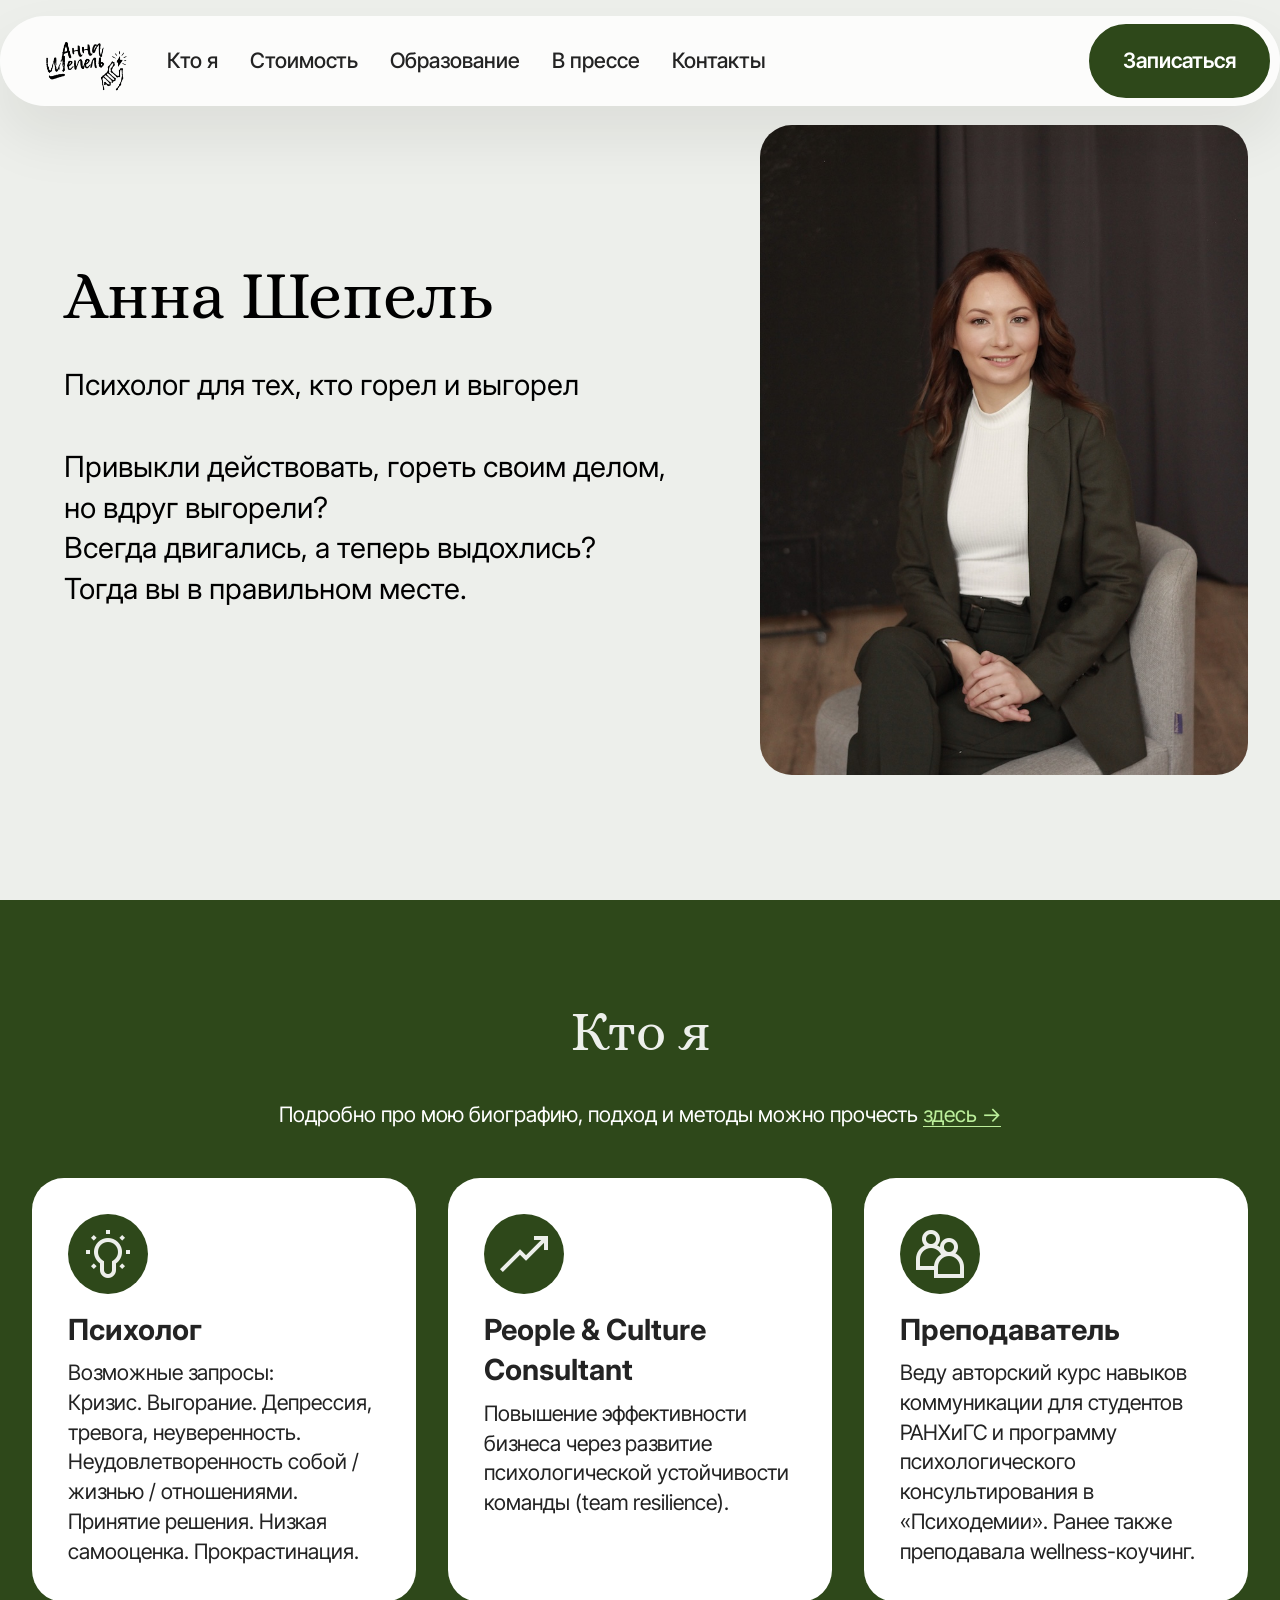
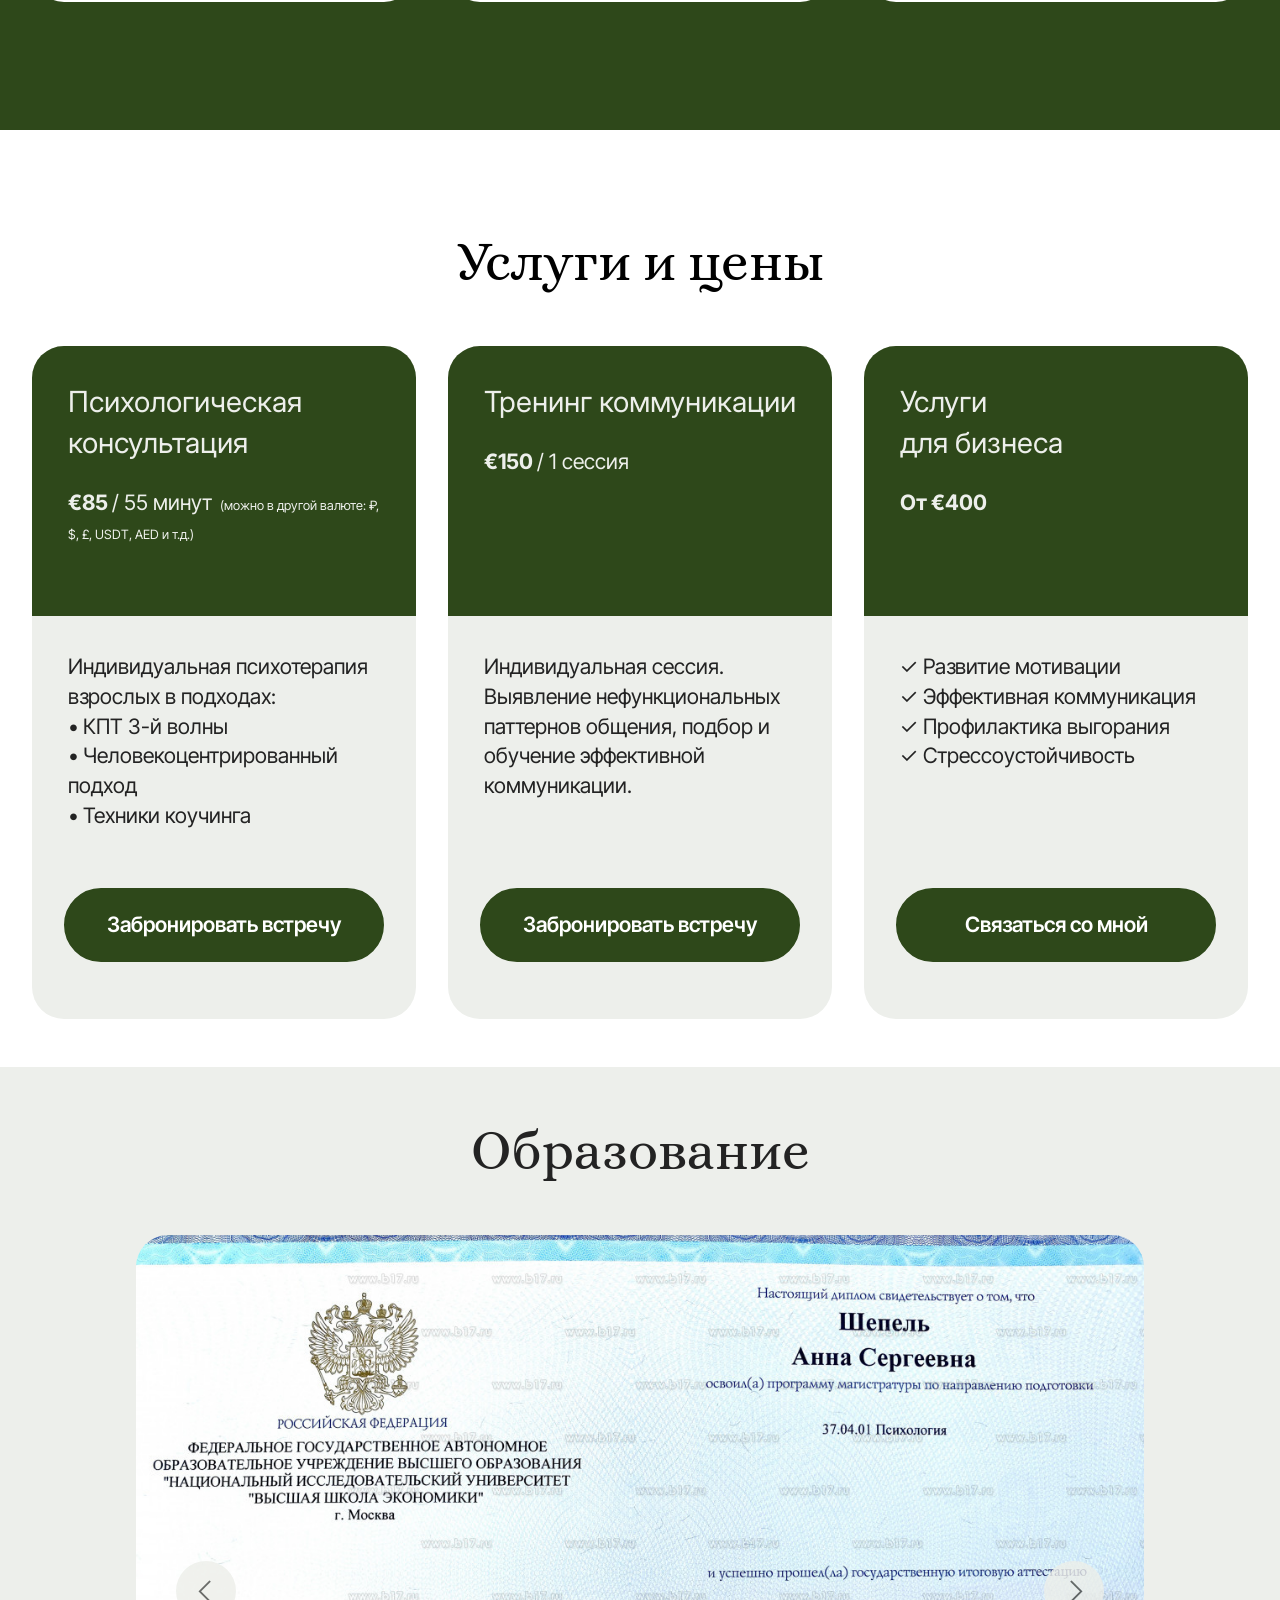
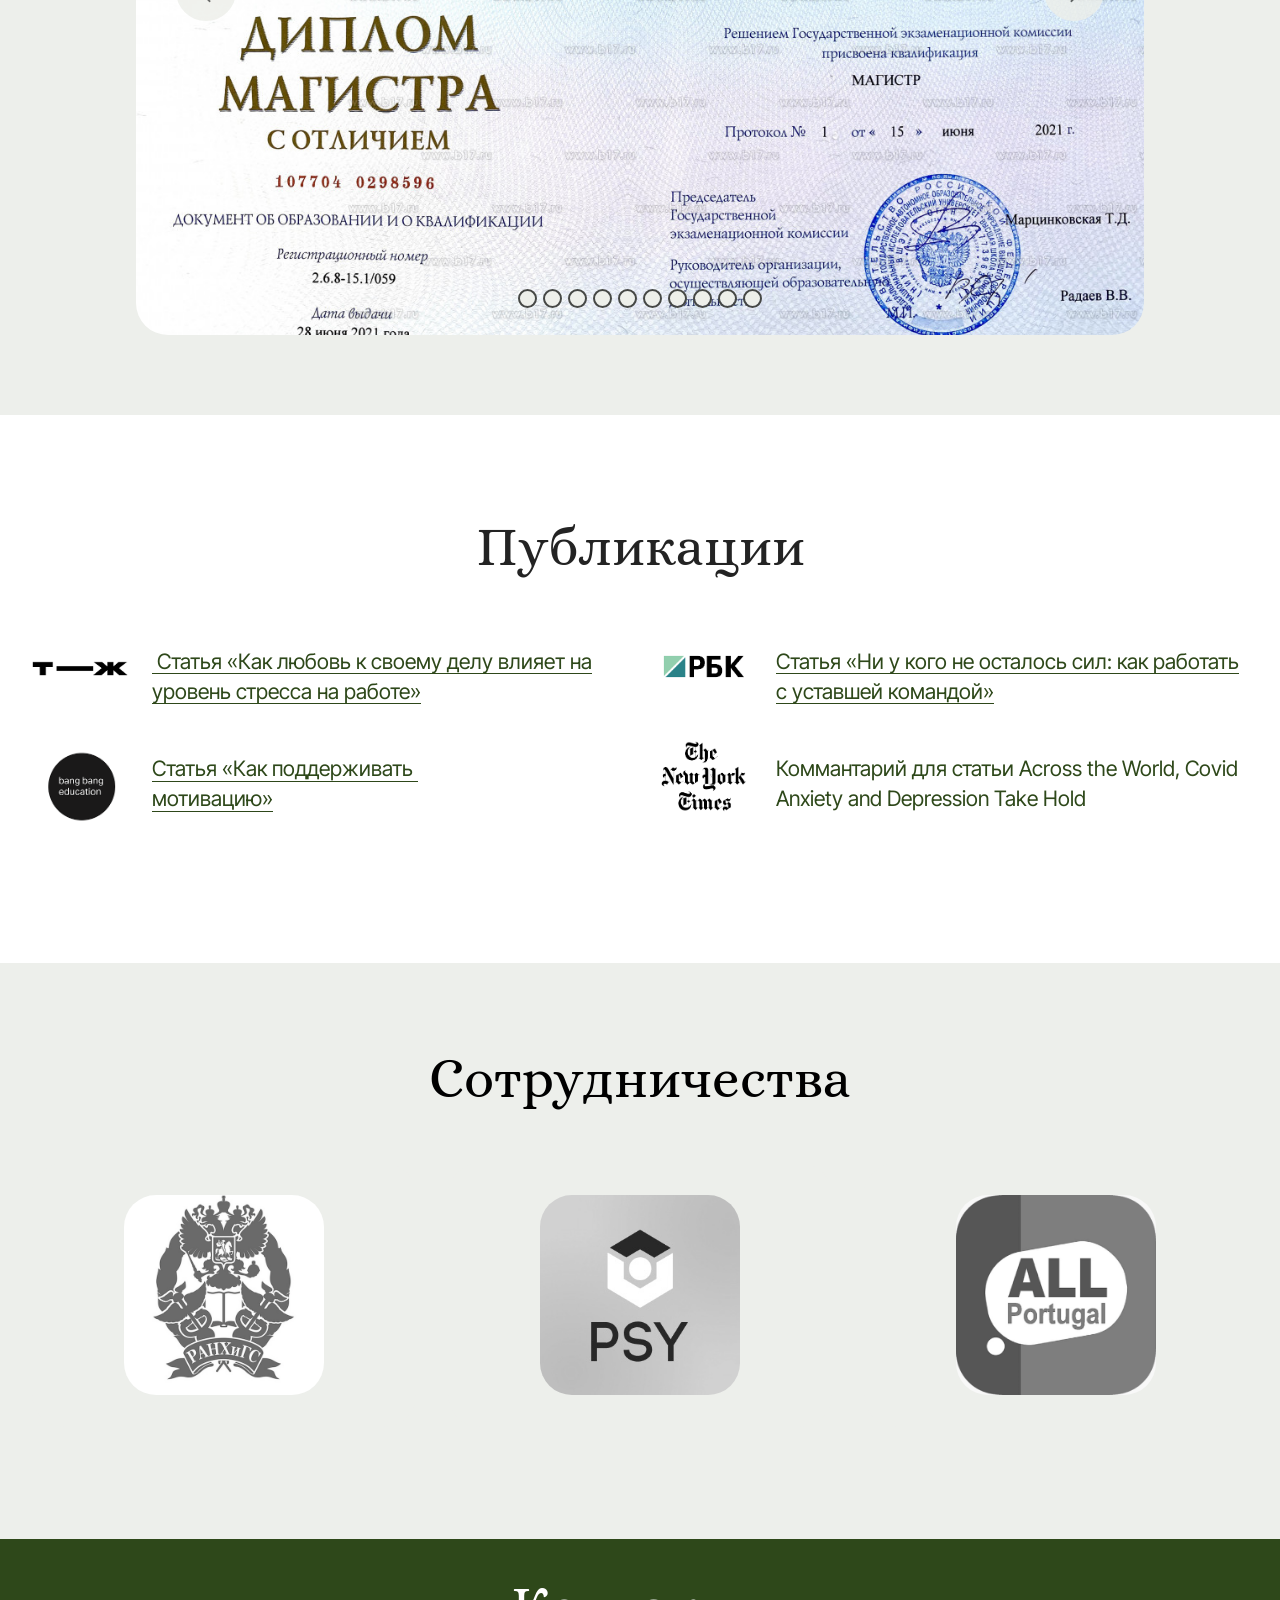
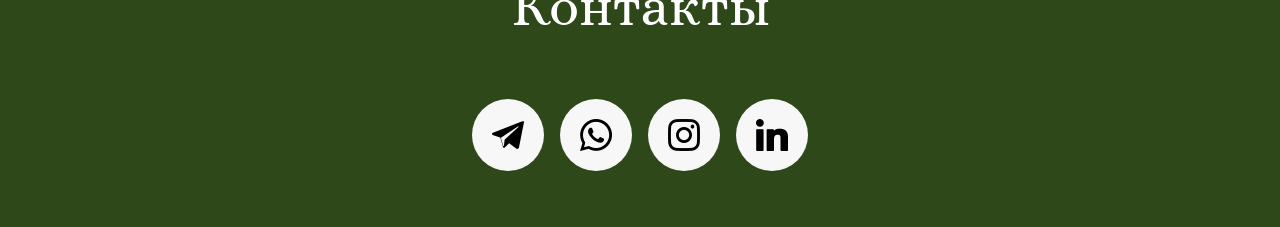
==== commit 05552eda: "Update first screen.html" ====
--- a/index.html
+++ b/index.html
@@ -80,7 +80,7 @@
 				<div class="text-wrapper align-left">
 					<h1 class="mbr-section-title mbr-fonts-style mb-4 display-1">
 						Анна Шепель<br></h1>
-					<p class="mbr-text mbr-fonts-style mb-4 display-5">Психолог, коуч по коммуникации,<br>People & Culture консультант<br><br>✔︎ Возвращаю радость жизни<br>✔︎ Восстанавливаю вашу самоценность<br>✔︎ Обучаю эффективному общению<br>✔ Повышаю продуктивность команды через психологическую устойчивость<br></p>
+					<p class="mbr-text mbr-fonts-style mb-4 display-5">Психолог для тех, кто горел и выгорел<br><br>Привыкли действовать, гореть своим делом, но вдруг выгорели?<br>Всегда двигались, а теперь выдохлись?<br>Тогда вы в правильном месте.<br></p>
 					
 				</div>
 			</div>
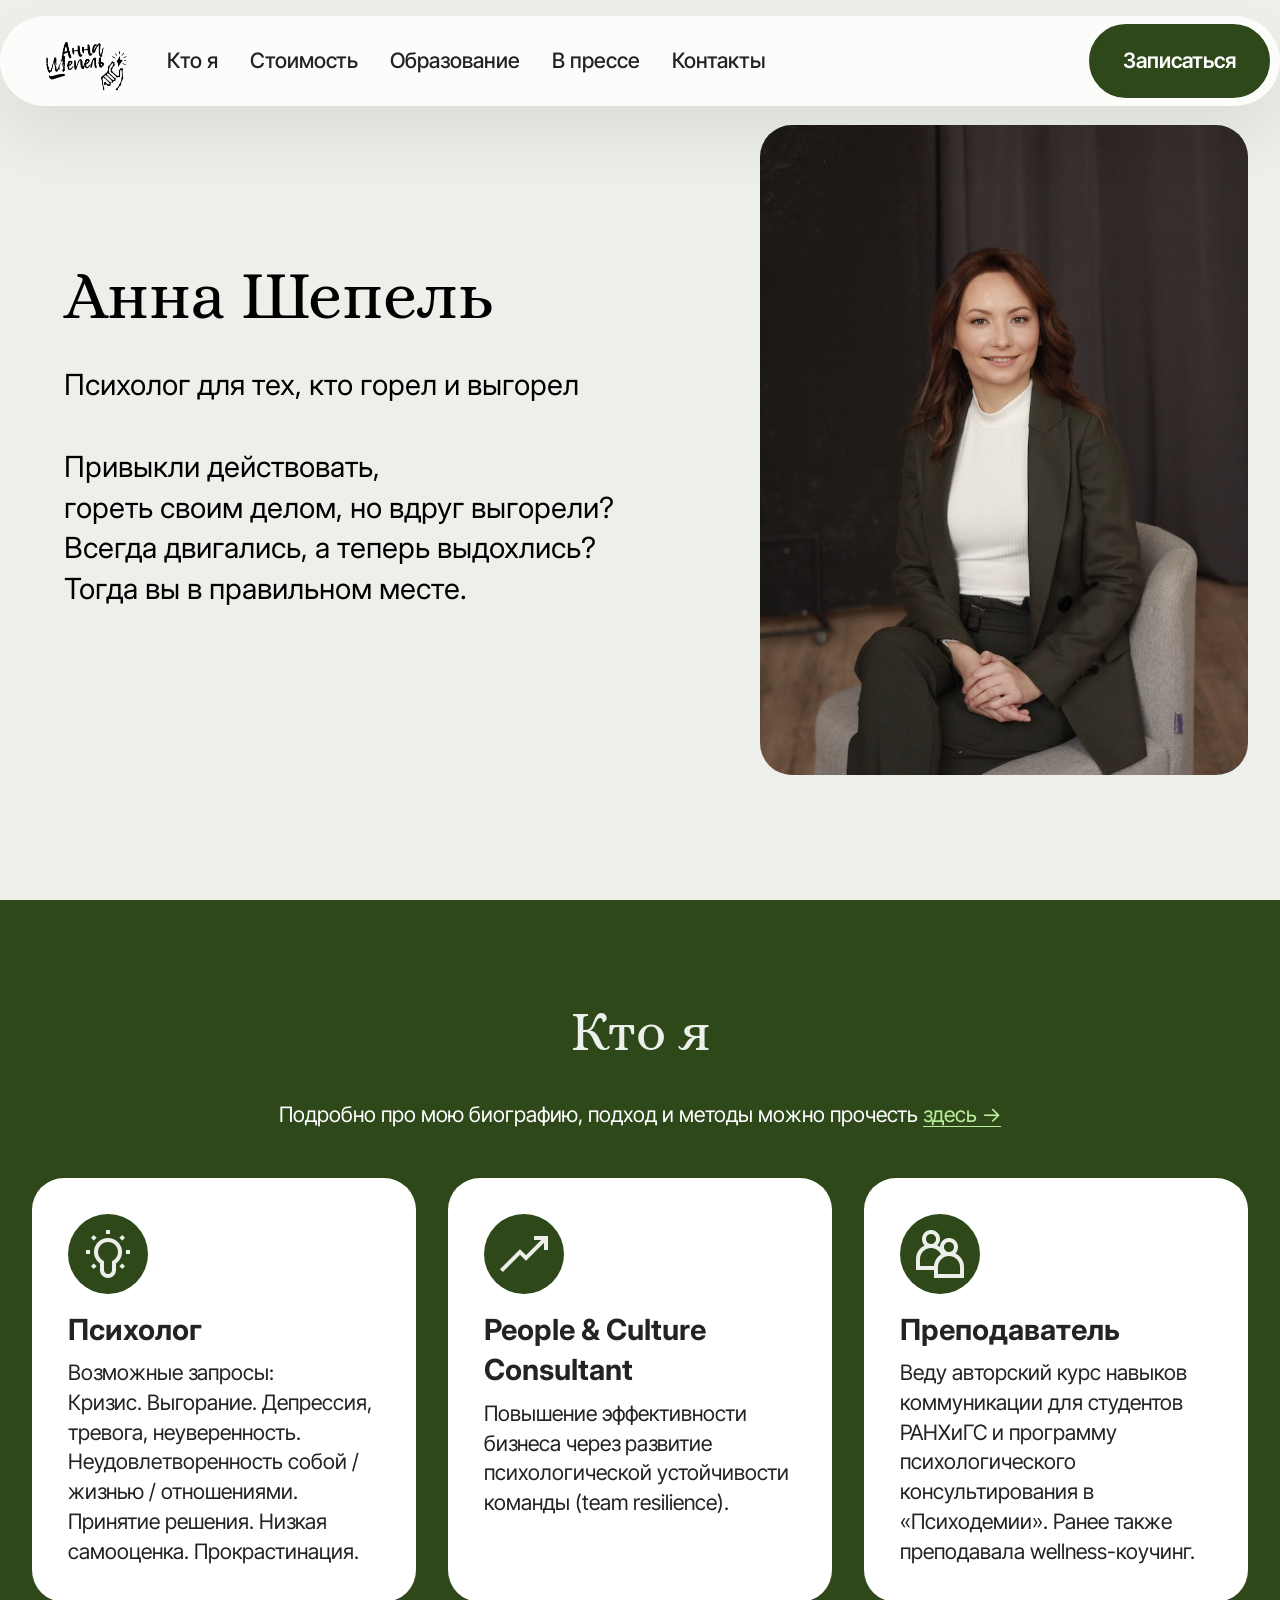
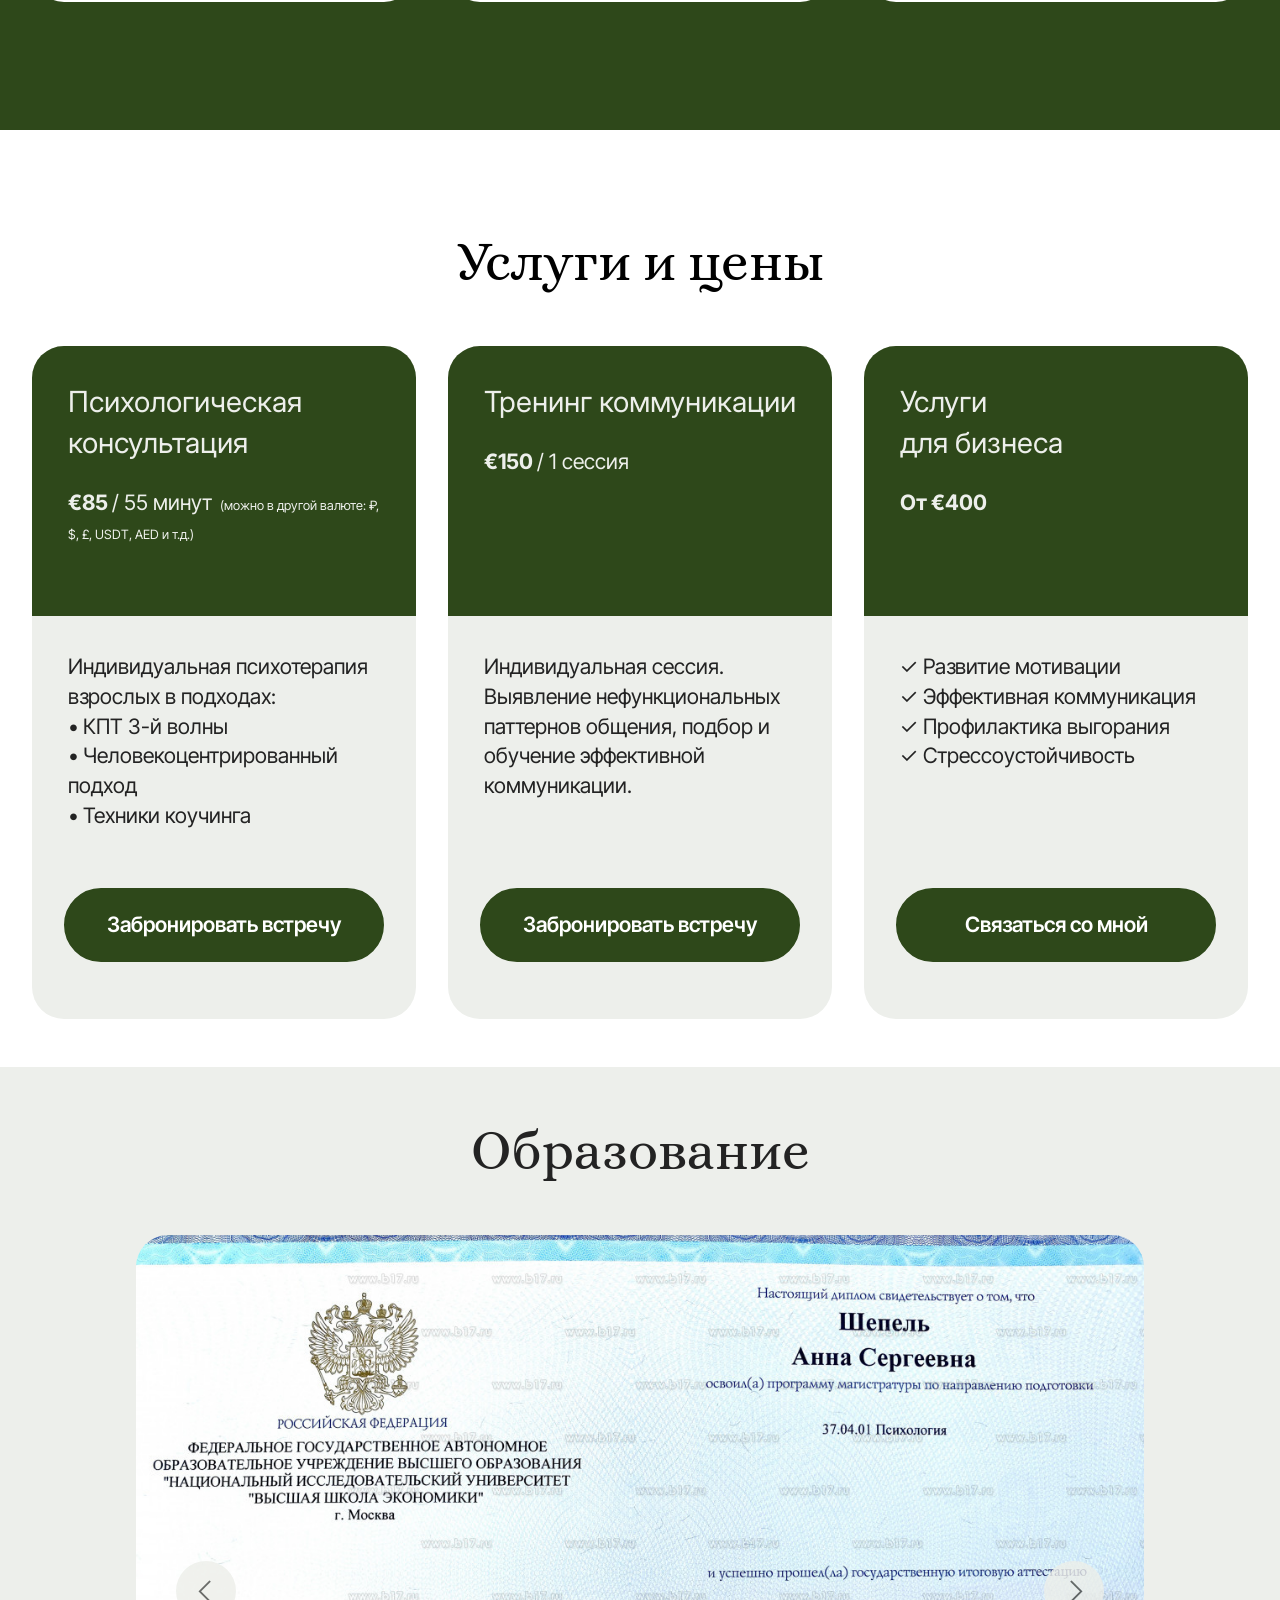
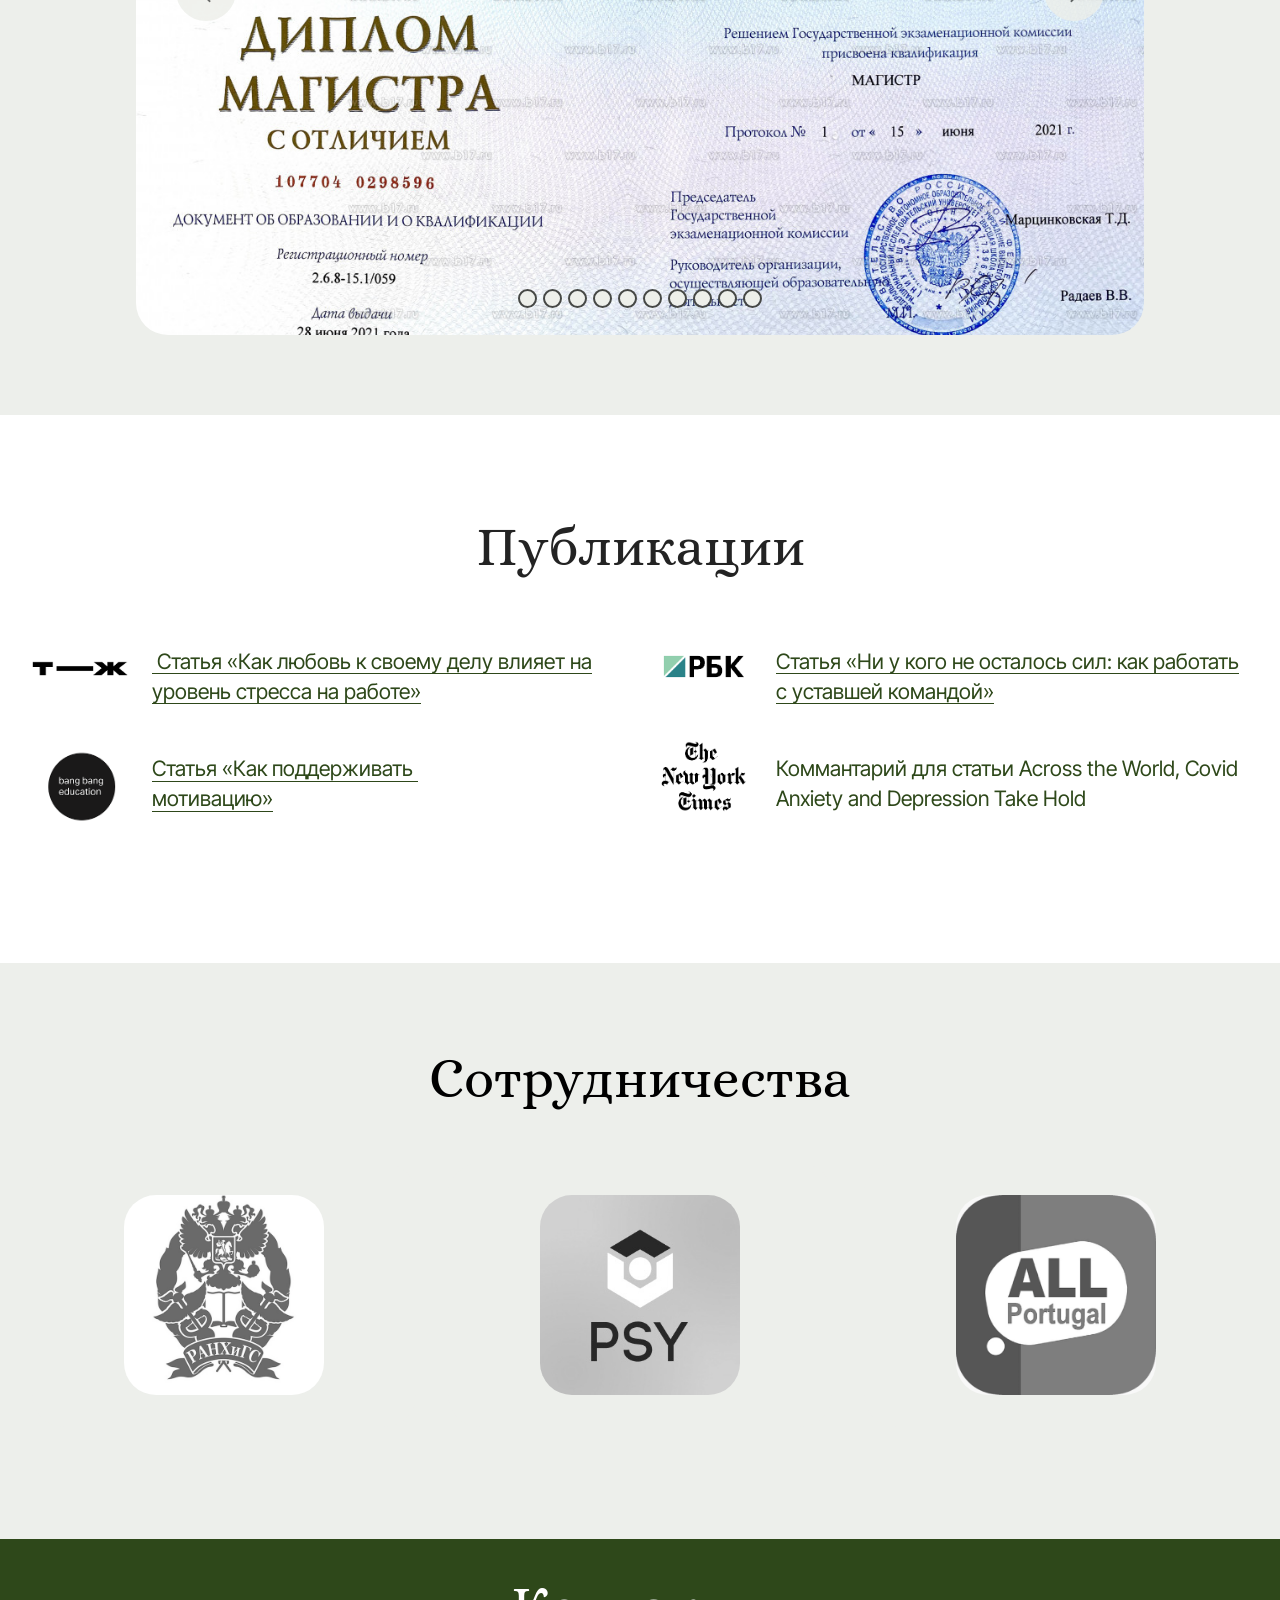
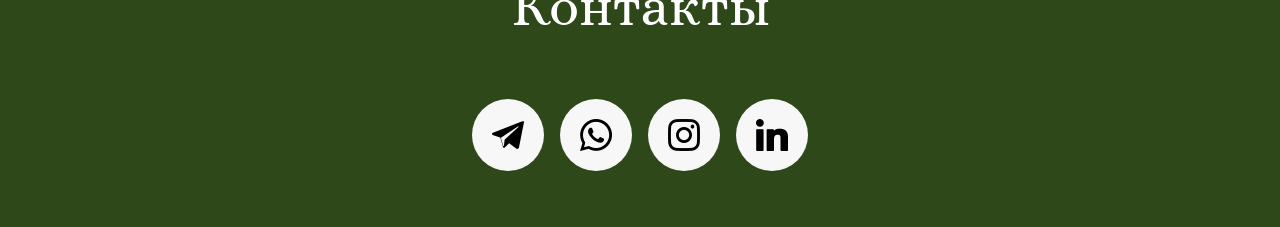
==== commit 2bedd657: "Update index.html" ====
--- a/index.html
+++ b/index.html
@@ -38,7 +38,7 @@
 			<div class="navbar-brand">
 				<span class="navbar-logo">
 					<a href="https://anna-shepel.com">
-						<img src="assets/images/logo-165x115.png" alt="Анна Шепельr" style="height: 3.7rem;">
+						<img src="assets/images/logo-165x115.png" alt="Анна Шепель" style="height: 3.7rem;">
 					</a>
 				</span>
 				
@@ -80,7 +80,7 @@
 				<div class="text-wrapper align-left">
 					<h1 class="mbr-section-title mbr-fonts-style mb-4 display-1">
 						Анна Шепель<br></h1>
-					<p class="mbr-text mbr-fonts-style mb-4 display-5">Психолог для тех, кто горел и выгорел<br><br>Привыкли действовать, гореть своим делом, но вдруг выгорели?<br>Всегда двигались, а теперь выдохлись?<br>Тогда вы в правильном месте.<br></p>
+					<p class="mbr-text mbr-fonts-style mb-4 display-5">Психолог для тех, кто горел и выгорел<br><br>Привыкли действовать,<br>гореть своим делом, но вдруг выгорели?<br>Всегда двигались, а теперь выдохлись?<br>Тогда вы в правильном месте.<br></p>
 					
 				</div>
 			</div>
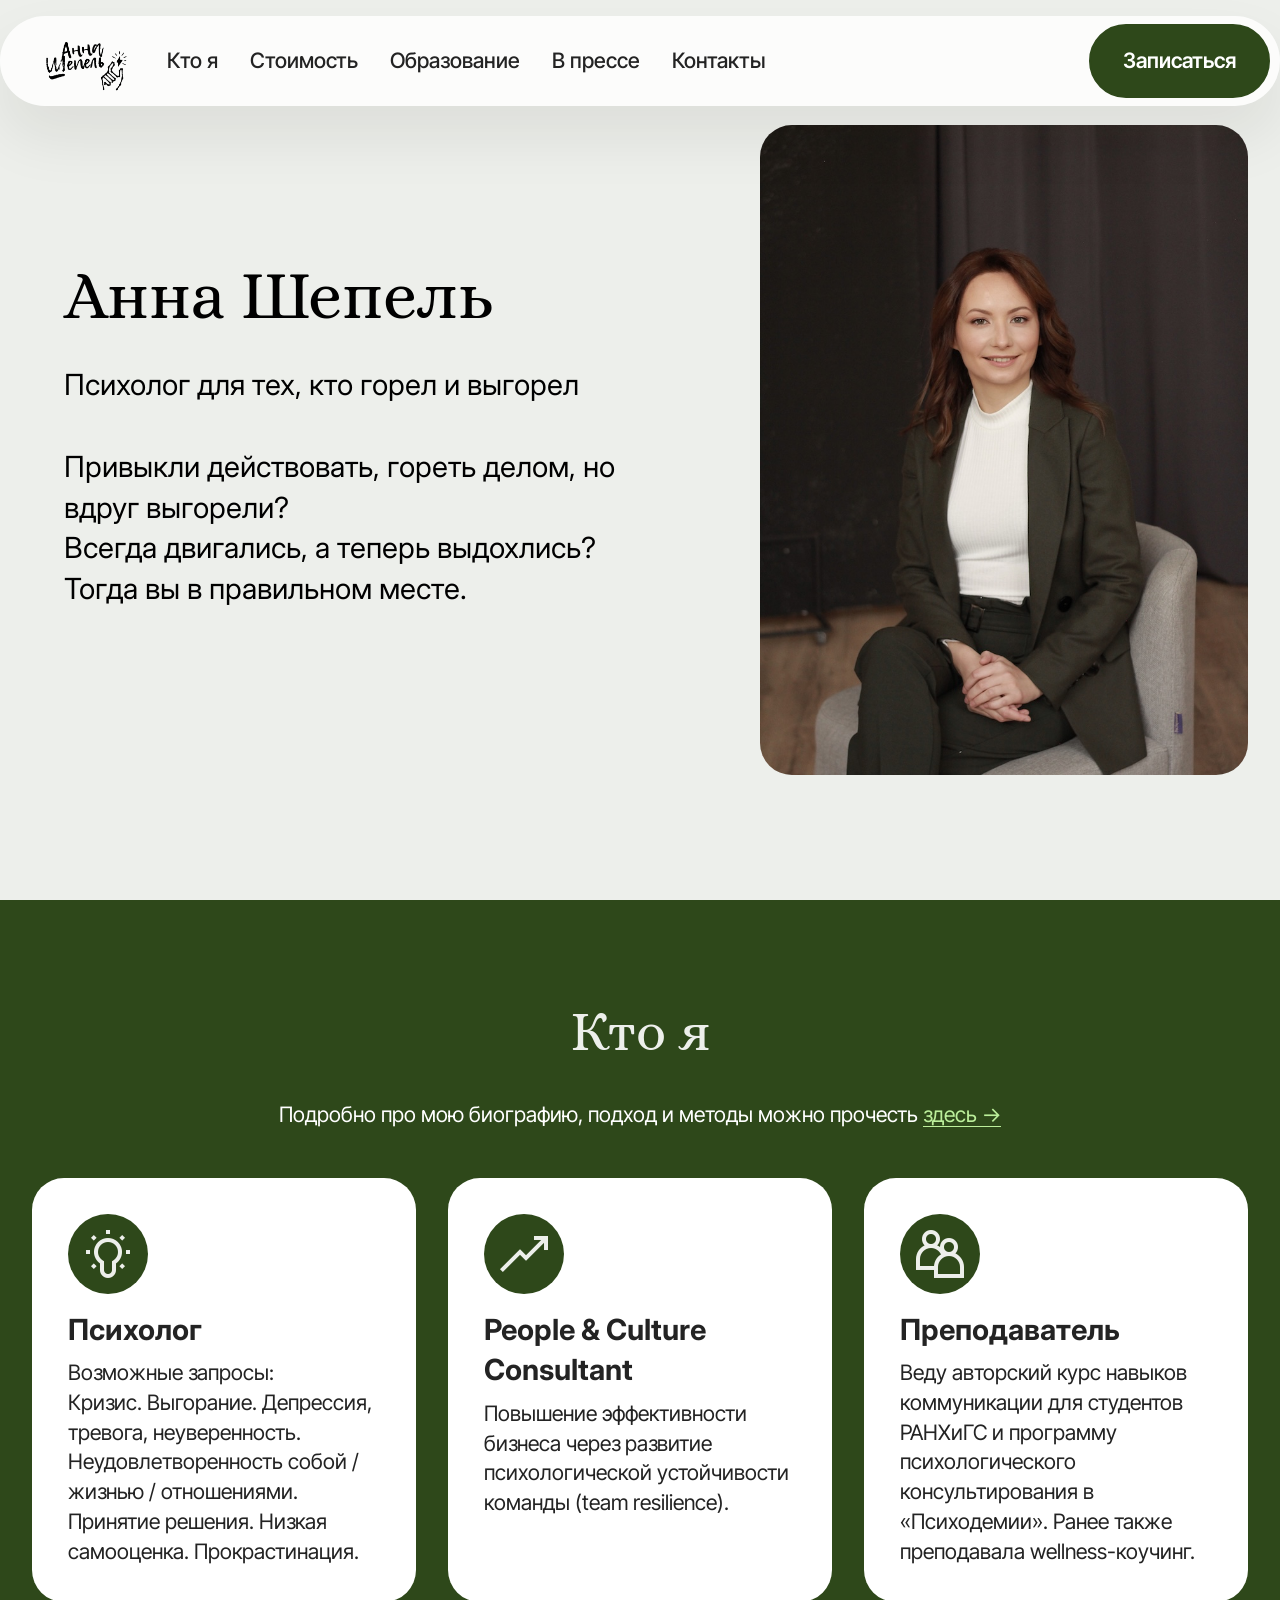
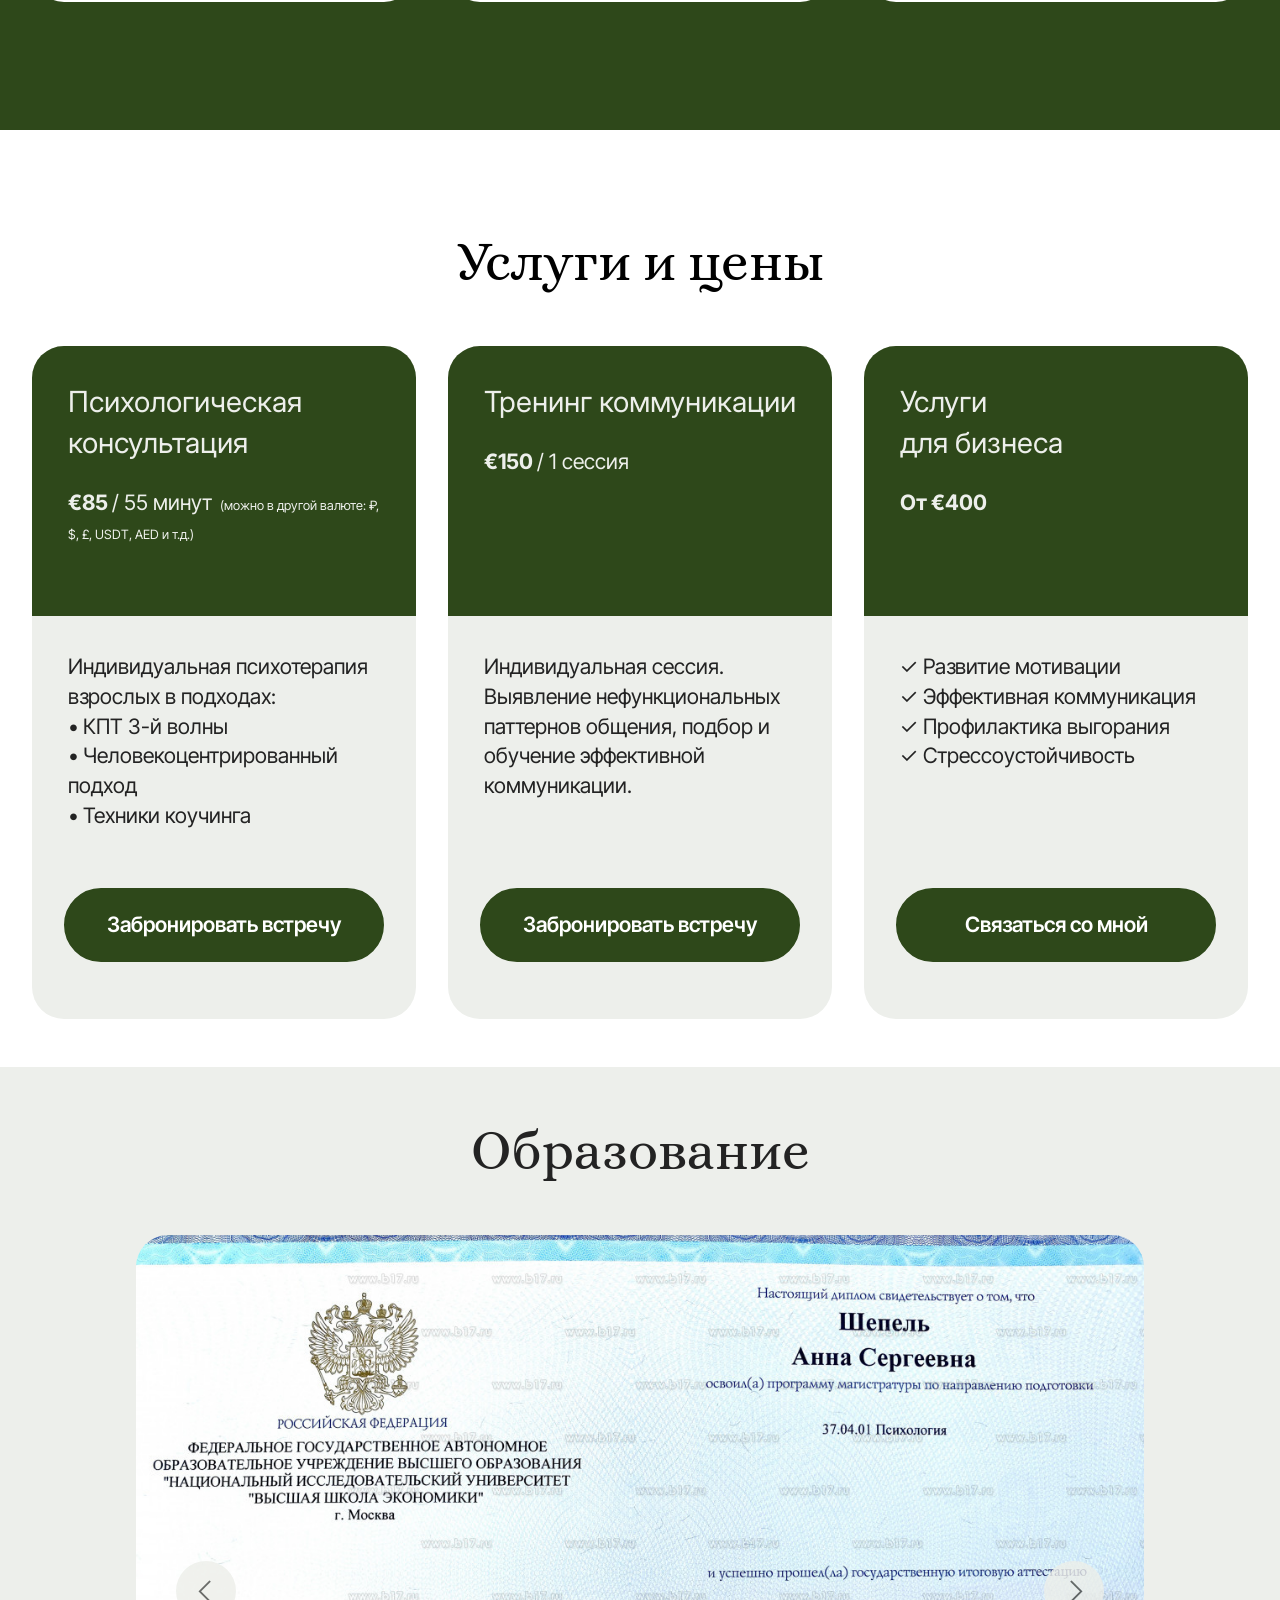
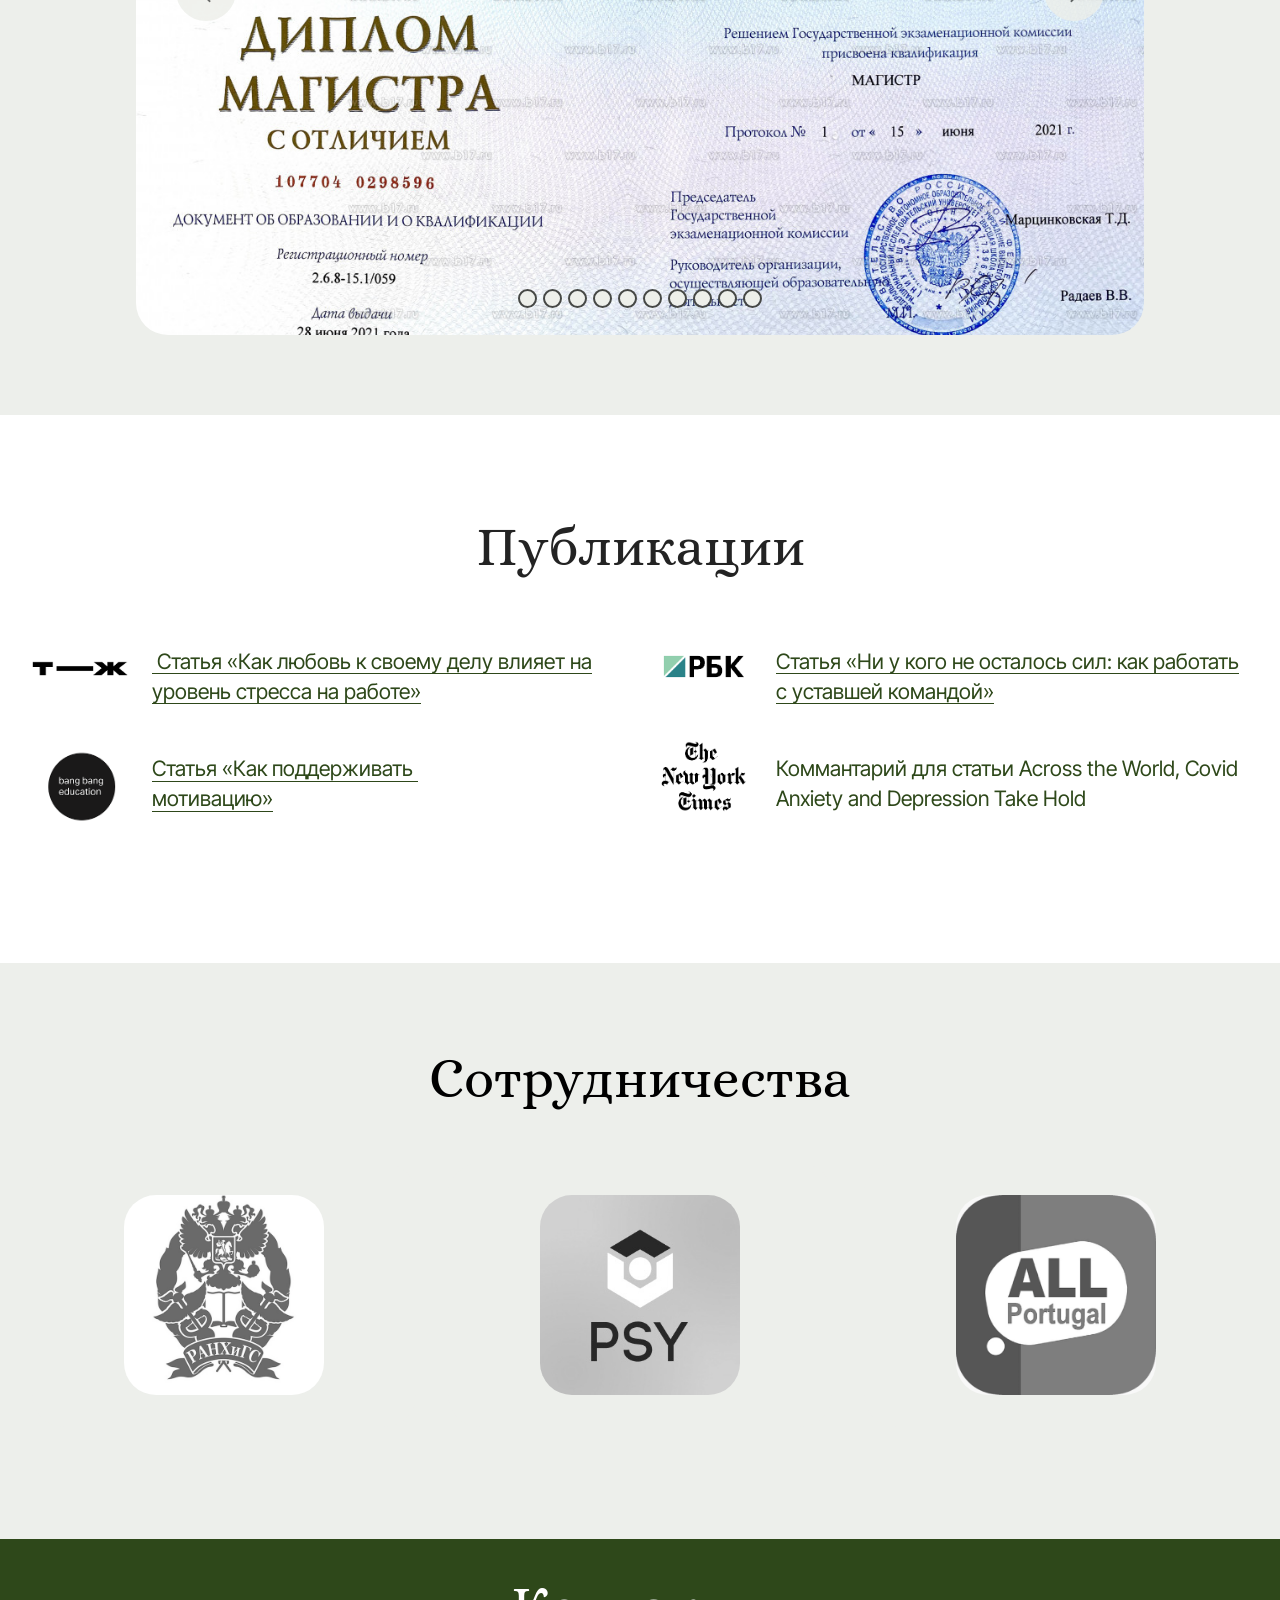
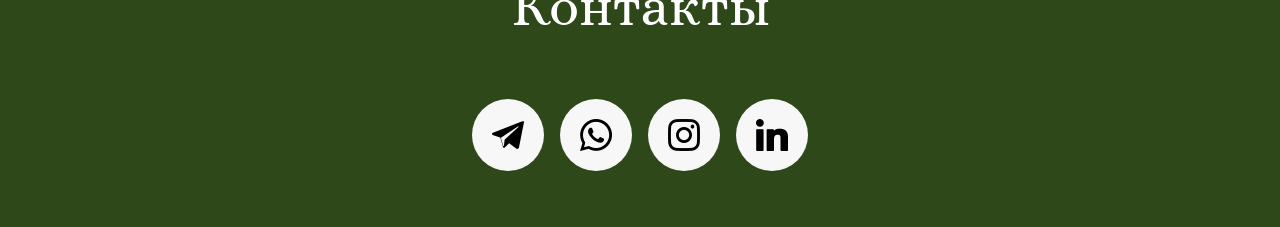
==== commit 2efe7b72: "Update index.html" ====
--- a/index.html
+++ b/index.html
@@ -80,7 +80,7 @@
 				<div class="text-wrapper align-left">
 					<h1 class="mbr-section-title mbr-fonts-style mb-4 display-1">
 						Анна Шепель<br></h1>
-					<p class="mbr-text mbr-fonts-style mb-4 display-5">Психолог для тех, кто горел и выгорел<br><br>Привыкли действовать,<br>гореть своим делом, но вдруг выгорели?<br>Всегда двигались, а теперь выдохлись?<br>Тогда вы в правильном месте.<br></p>
+					<p class="mbr-text mbr-fonts-style mb-4 display-5">Психолог для тех, кто горел и выгорел<br><br>Привыкли действовать, гореть делом, но вдруг выгорели?<br>Всегда двигались, а теперь выдохлись?<br>Тогда вы в правильном месте.<br></p>
 					
 				</div>
 			</div>
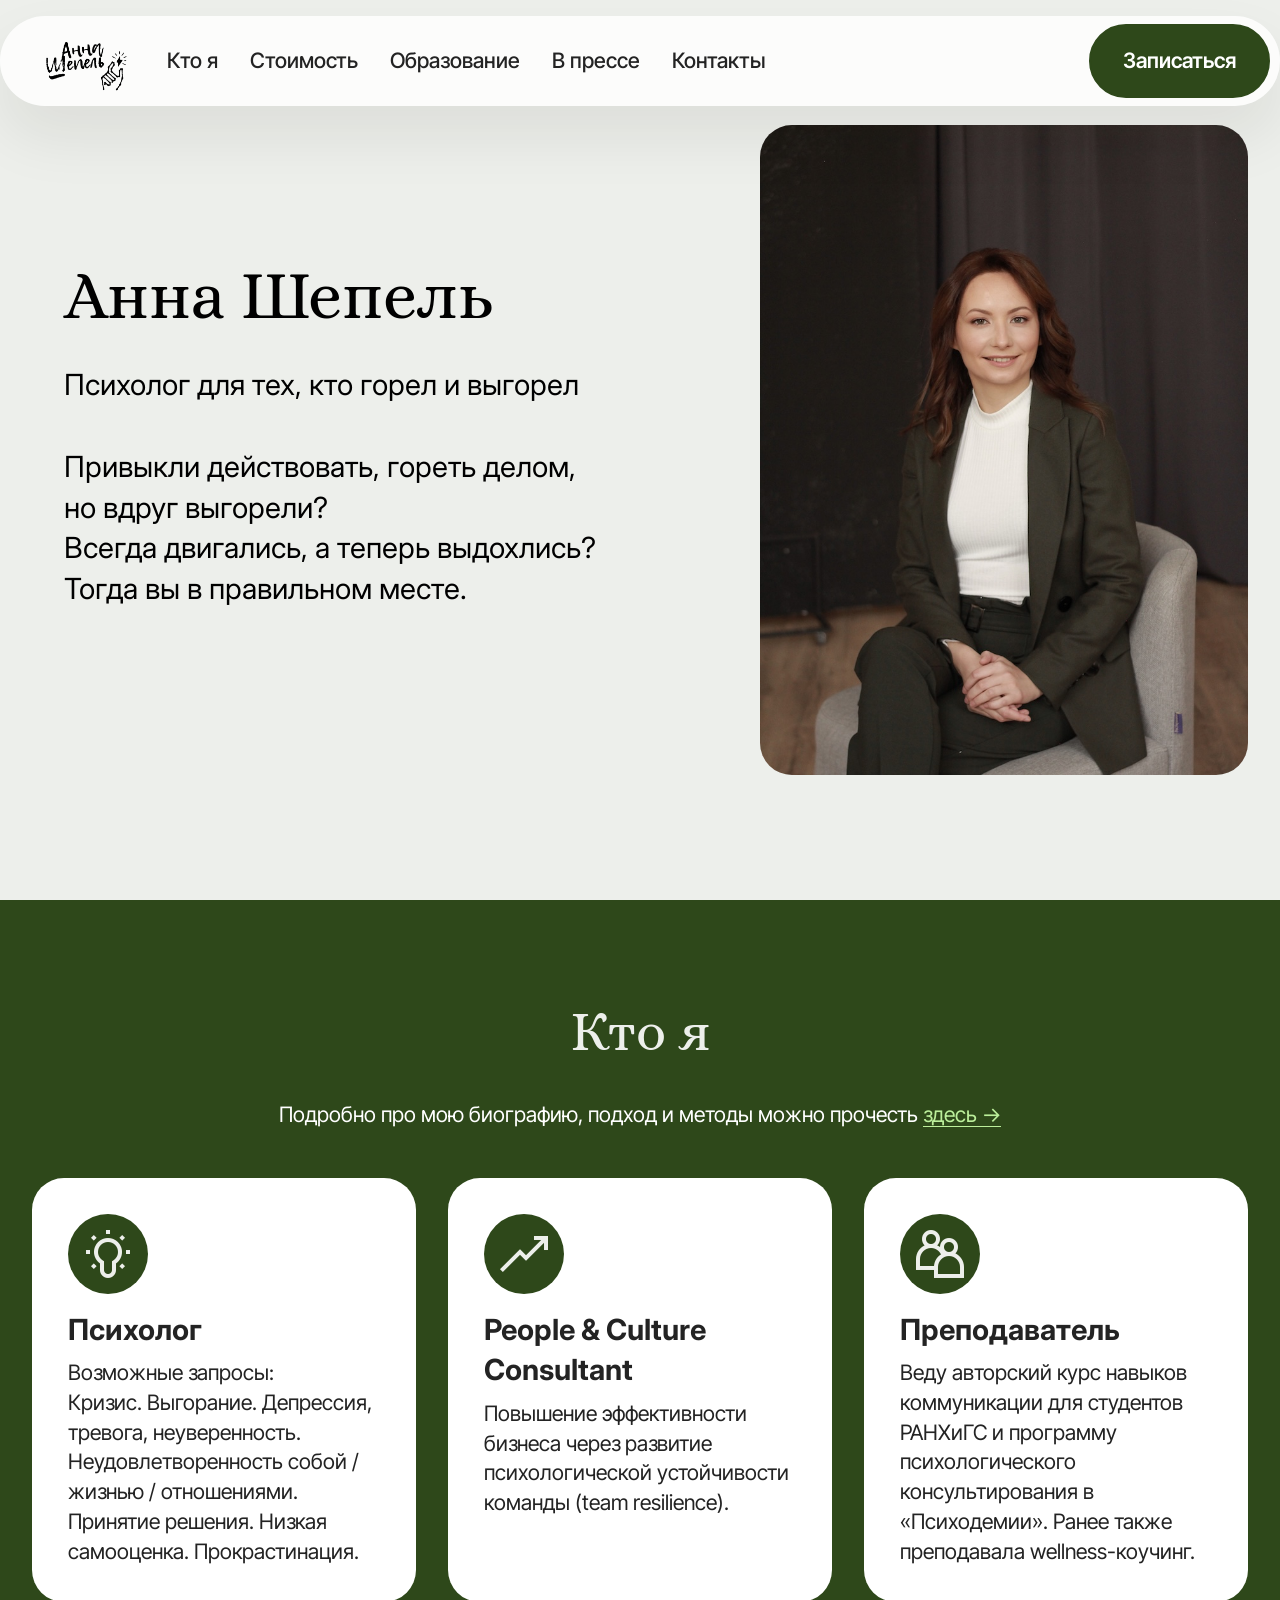
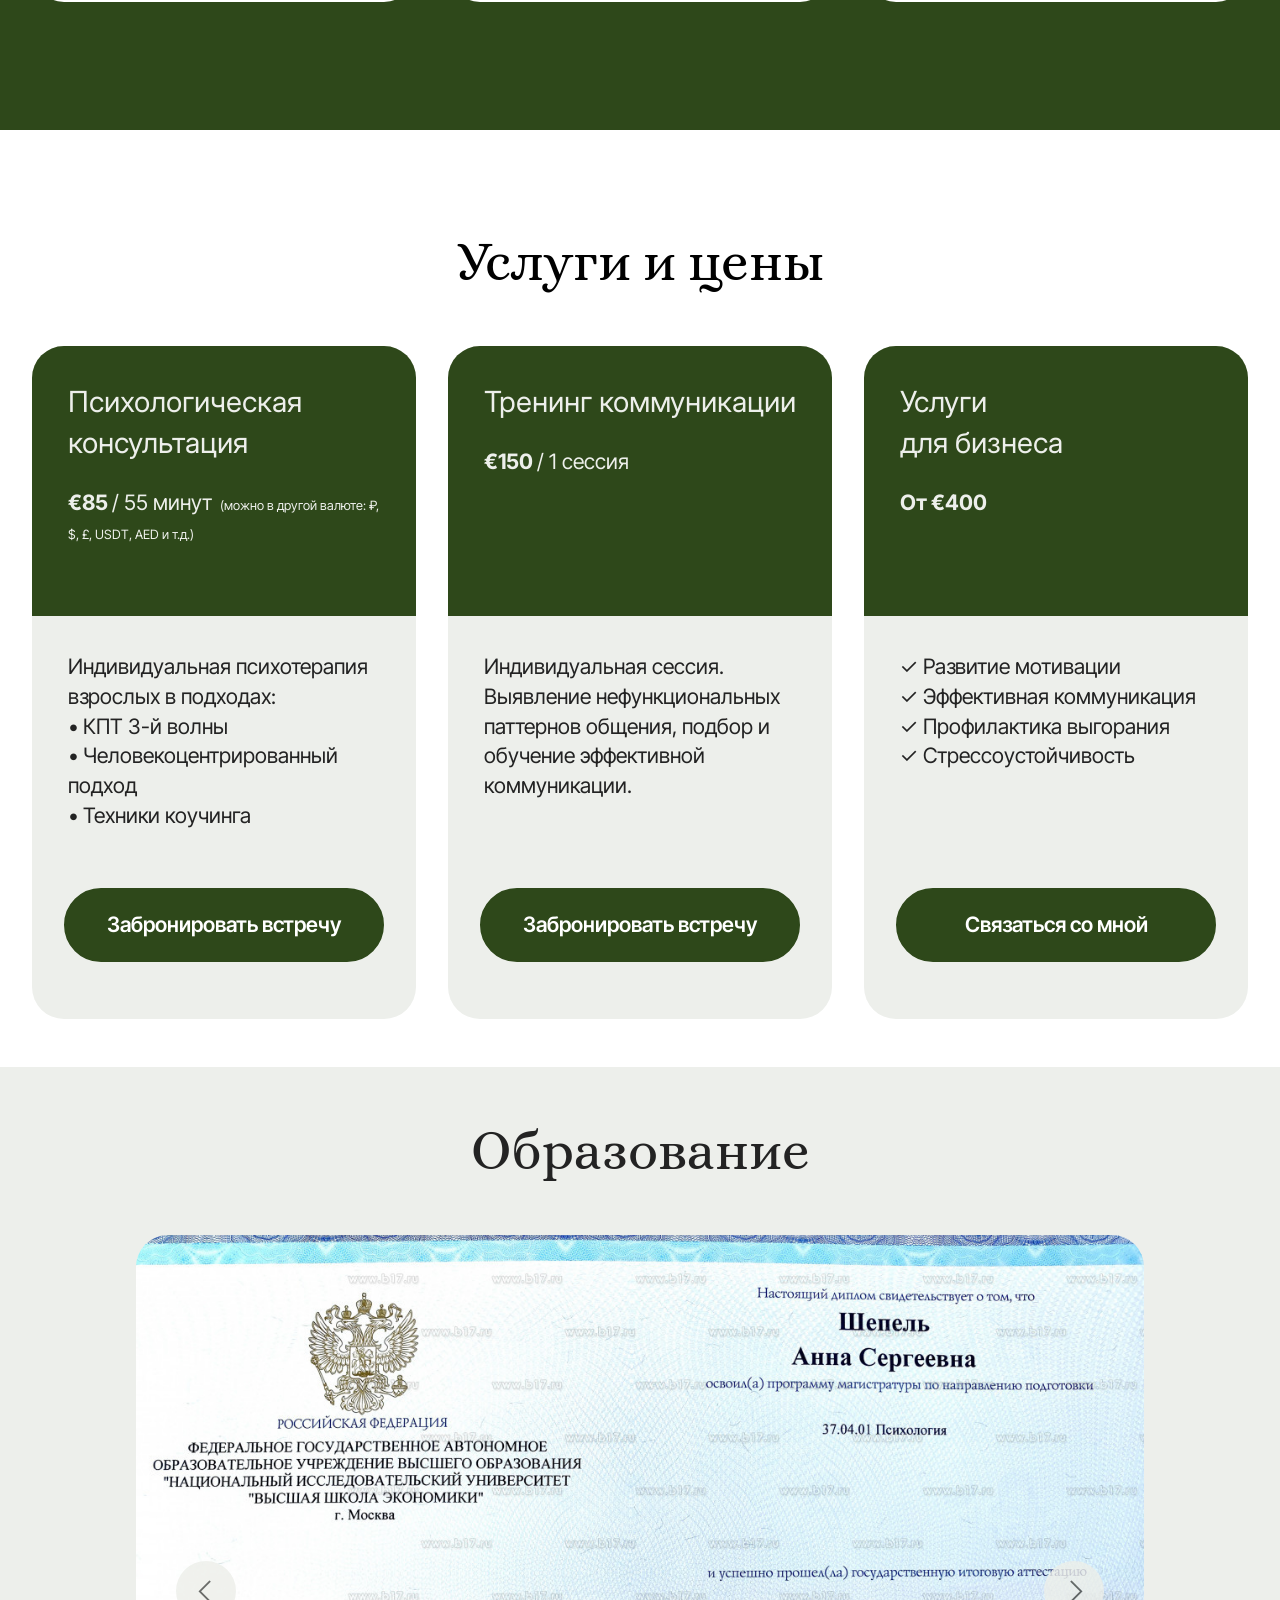
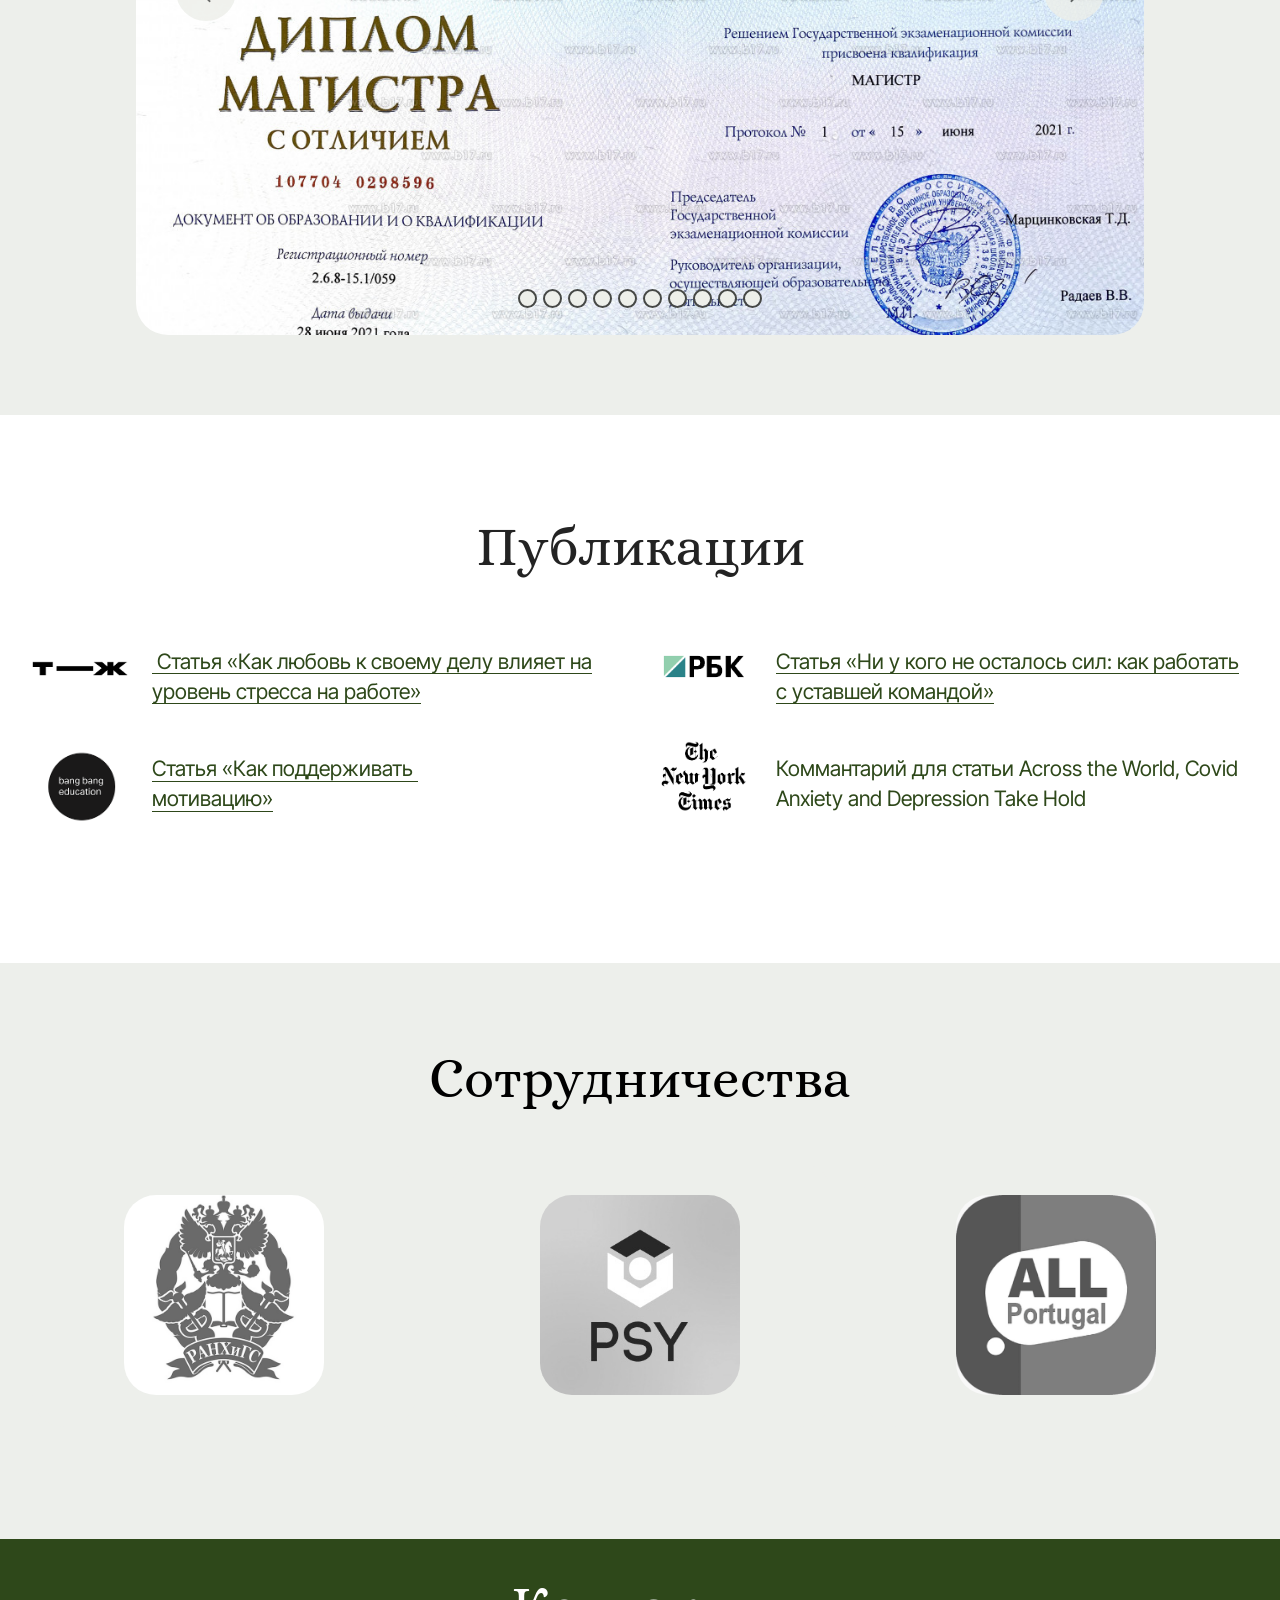
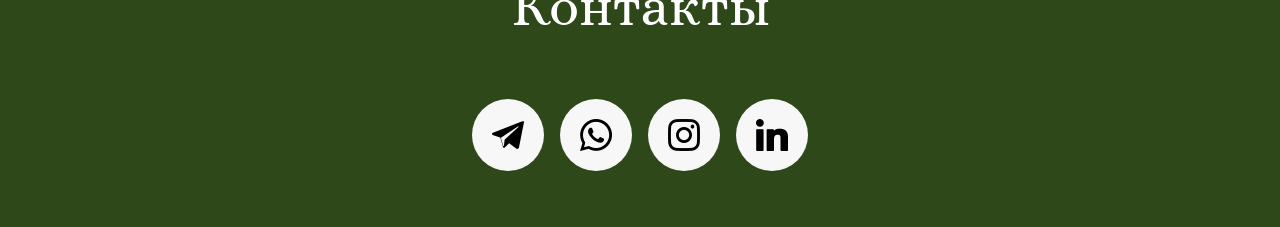
==== commit 7104d5b4: "Update first screen_first draft.html" ====
--- a/index.html
+++ b/index.html
@@ -80,7 +80,7 @@
 				<div class="text-wrapper align-left">
 					<h1 class="mbr-section-title mbr-fonts-style mb-4 display-1">
 						Анна Шепель<br></h1>
-					<p class="mbr-text mbr-fonts-style mb-4 display-5">Психолог для тех, кто горел и выгорел<br><br>Привыкли действовать, гореть делом, но вдруг выгорели?<br>Всегда двигались, а теперь выдохлись?<br>Тогда вы в правильном месте.<br></p>
+					<p class="mbr-text mbr-fonts-style mb-4 display-5">Психолог для тех, кто горел и выгорел<br><br>Привыкли действовать, гореть делом,<br>но вдруг выгорели?<br>Всегда двигались, а теперь выдохлись?<br>Тогда вы в правильном месте.<br></p>
 					
 				</div>
 			</div>
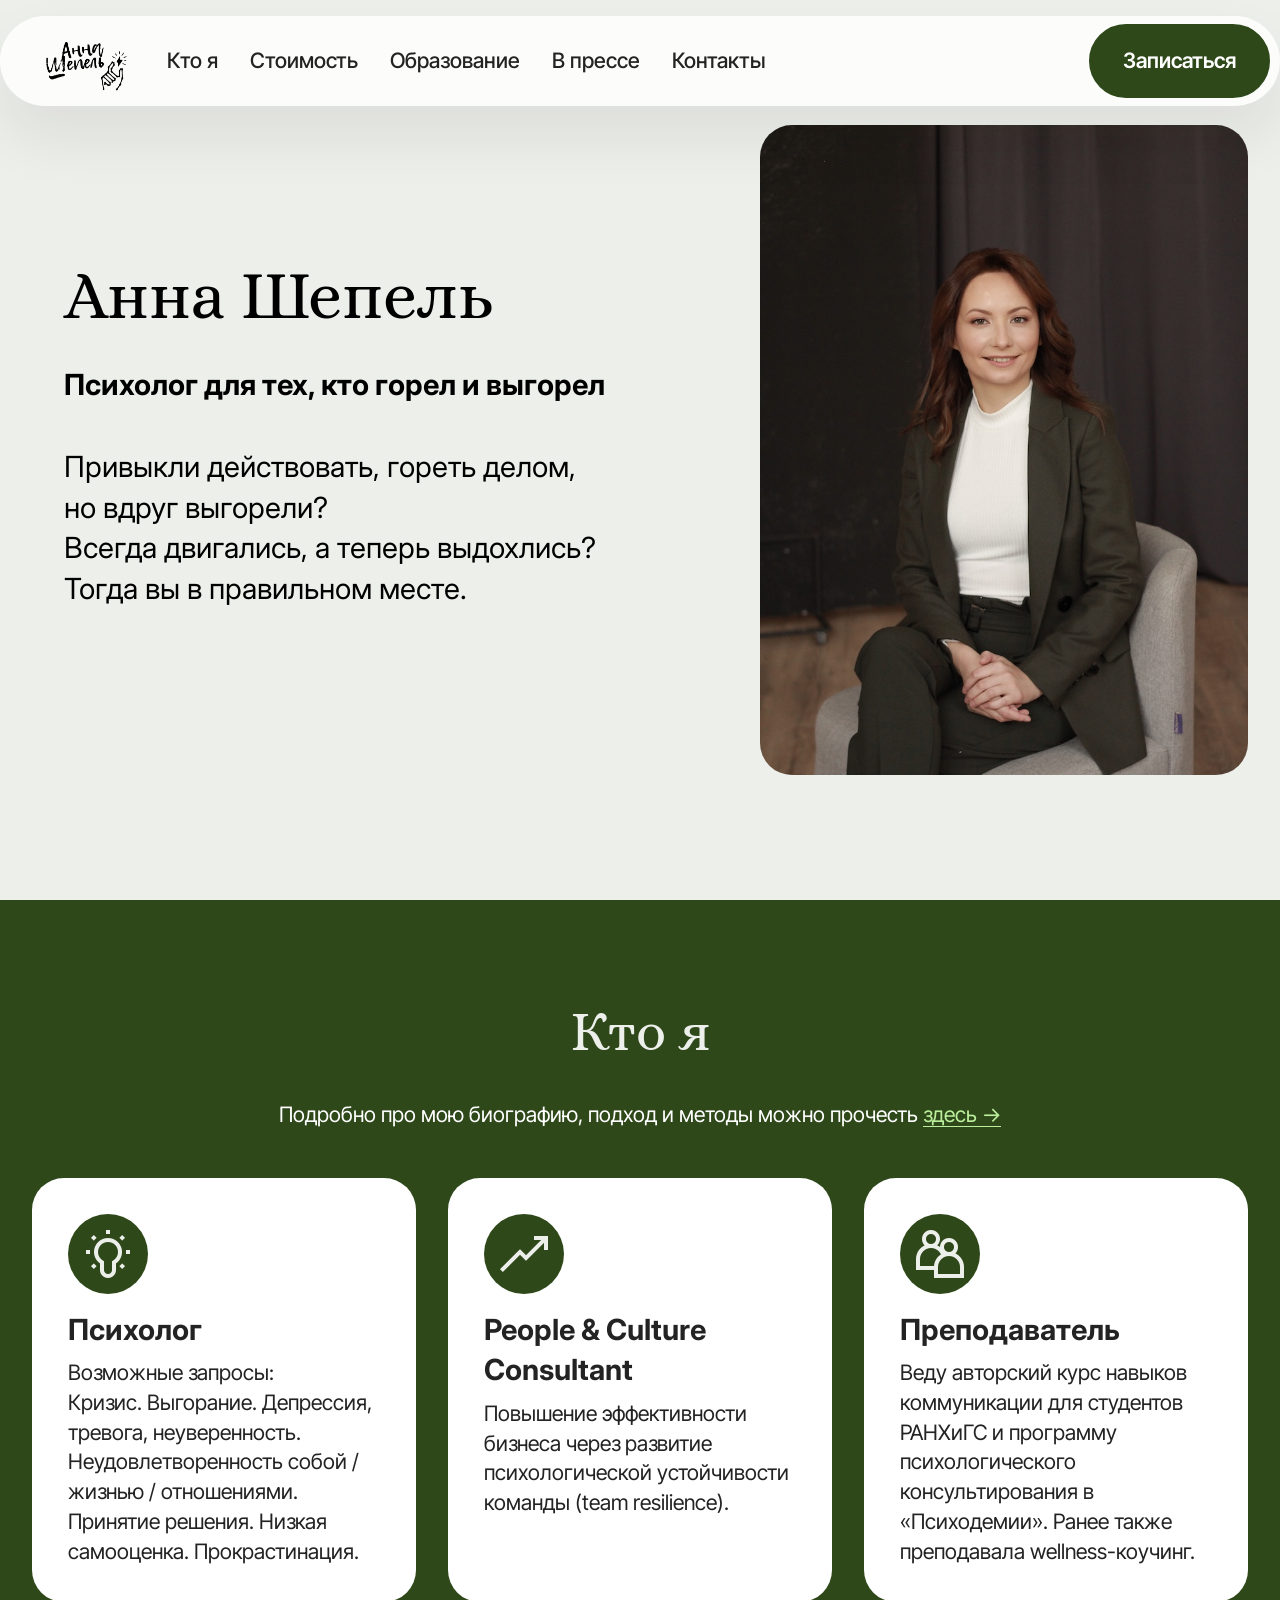
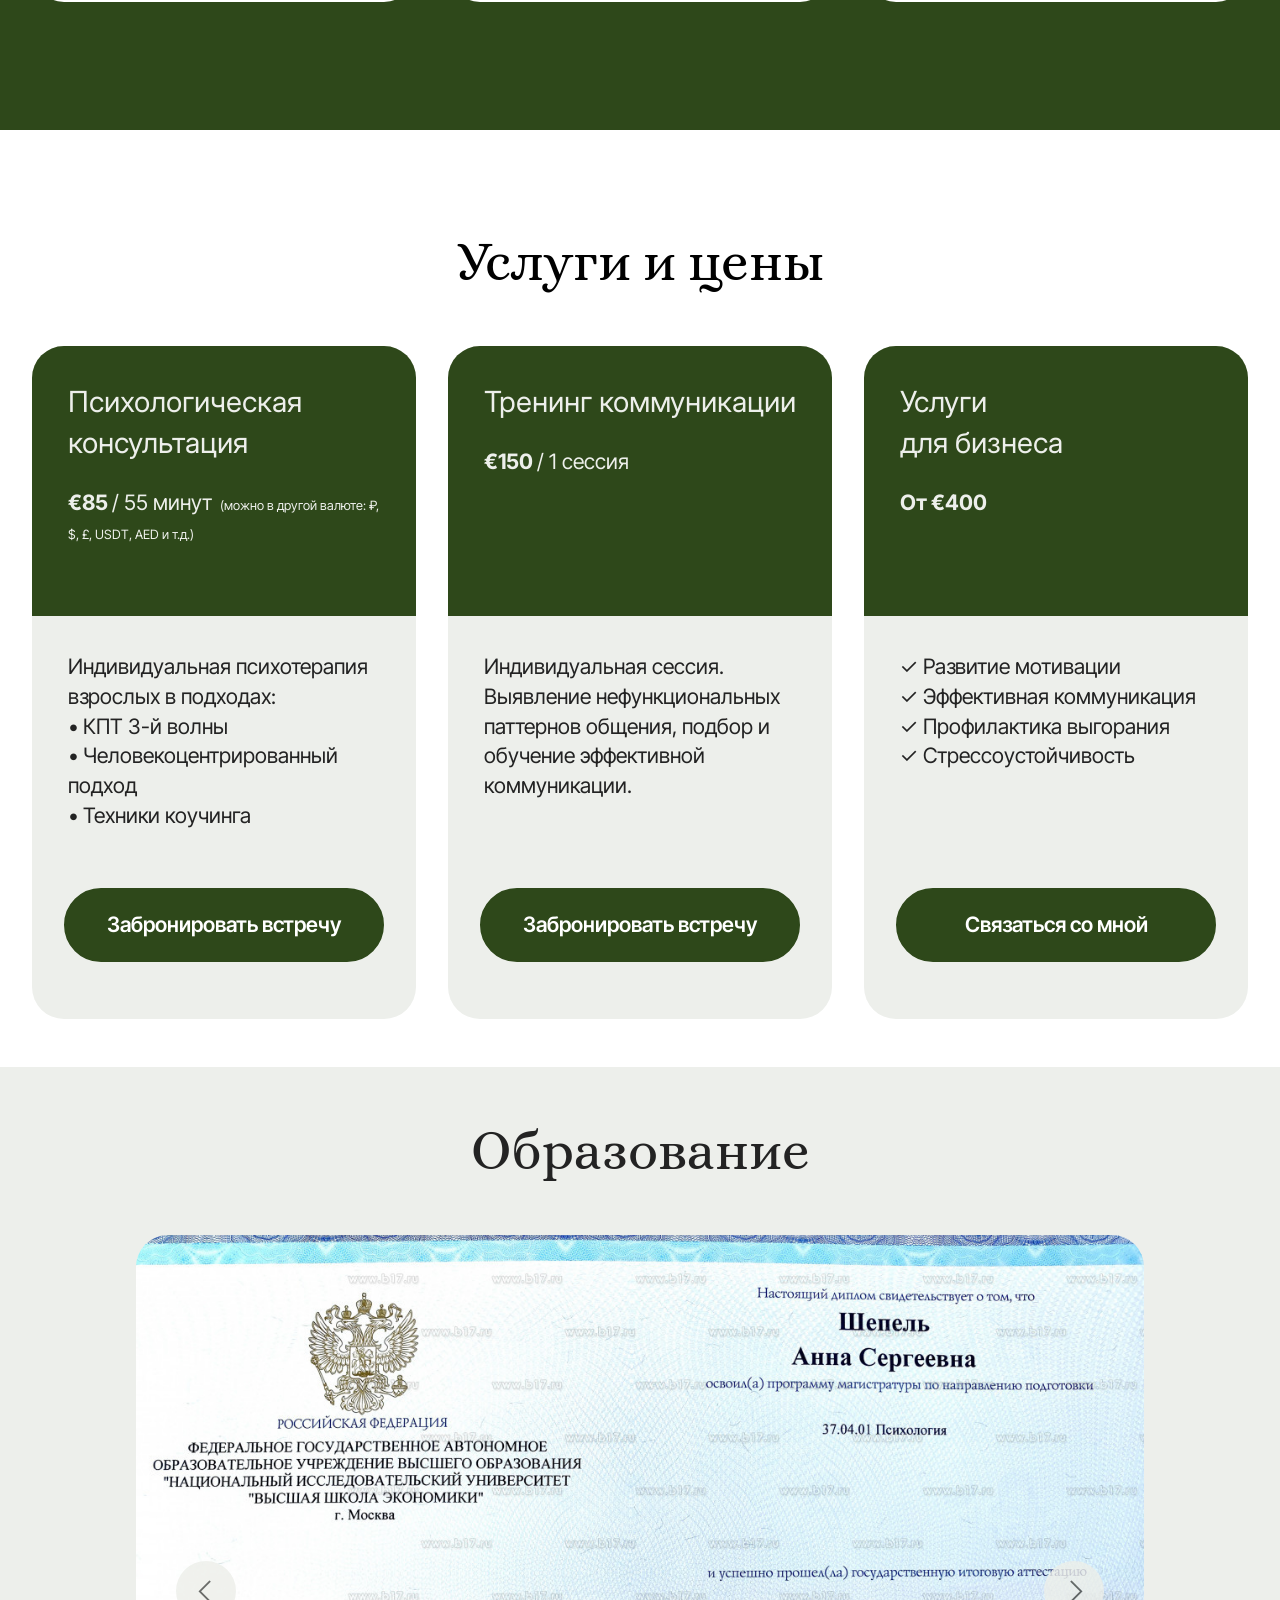
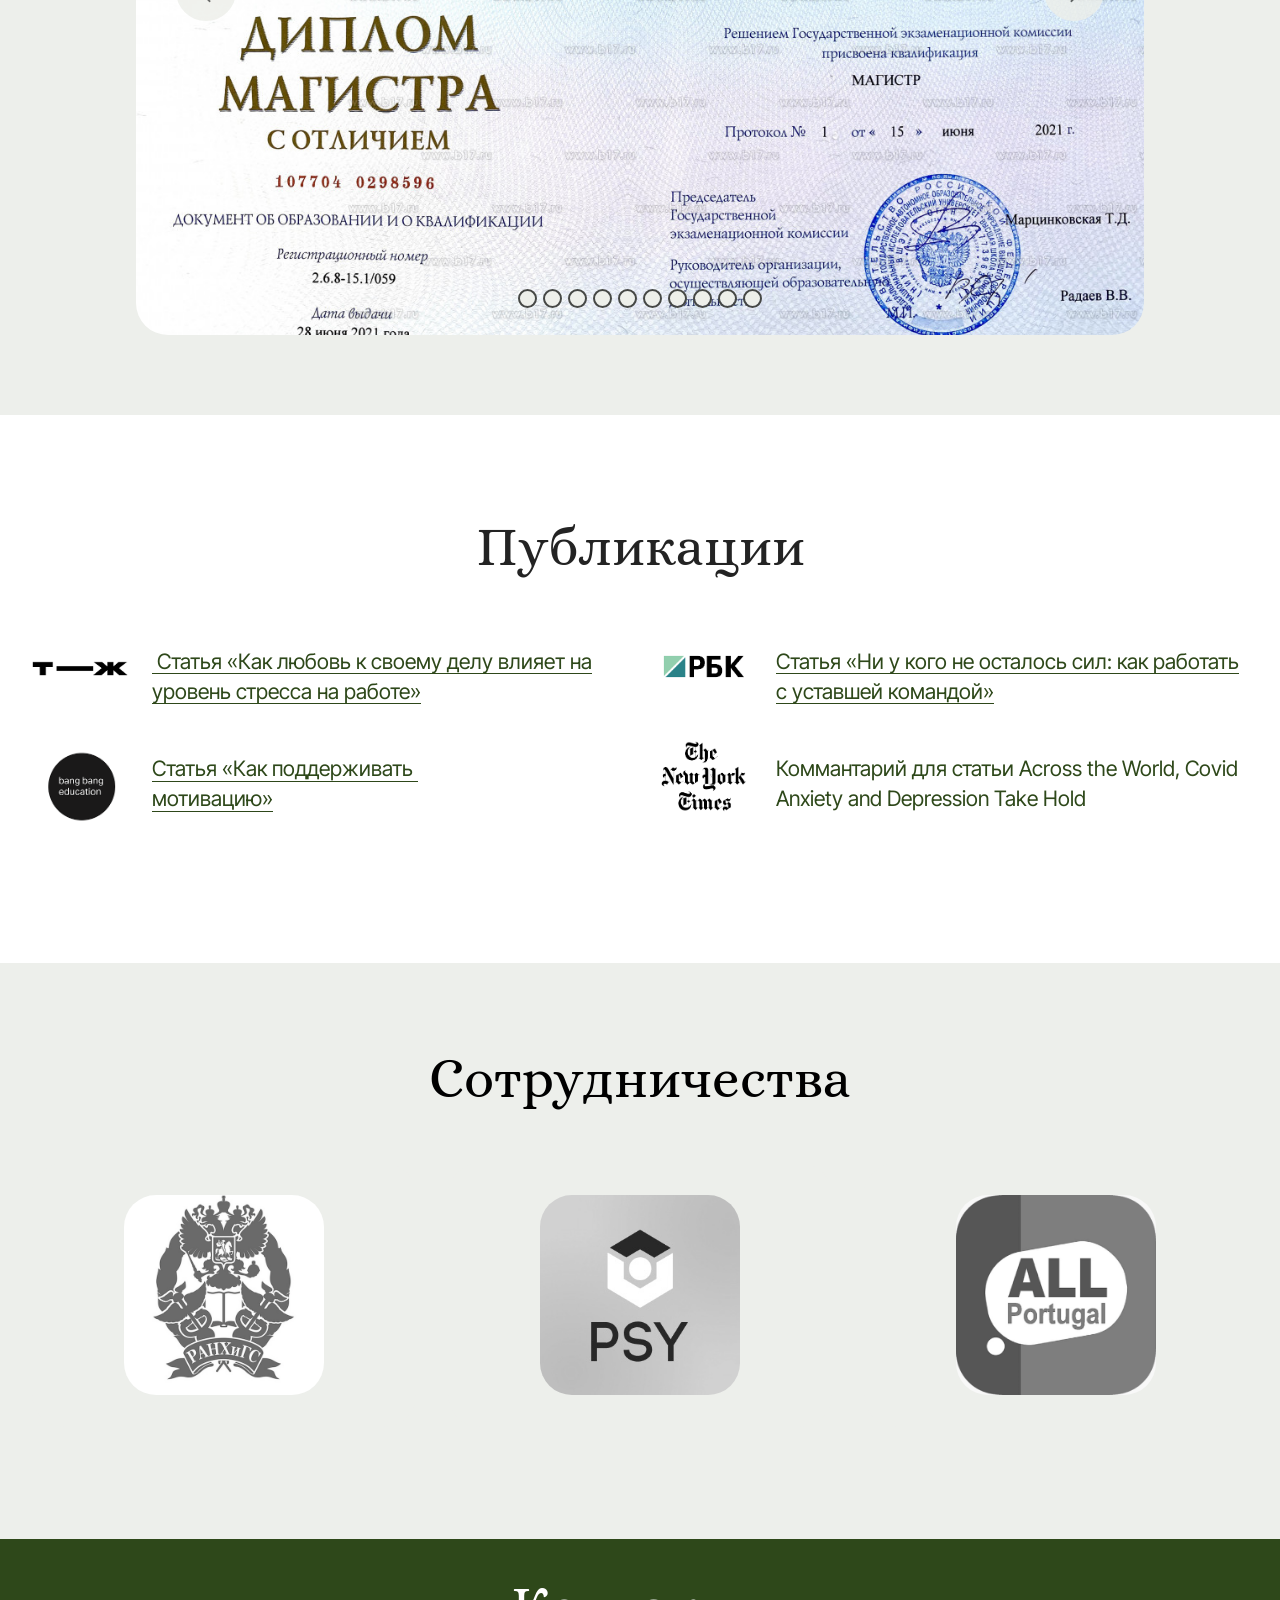
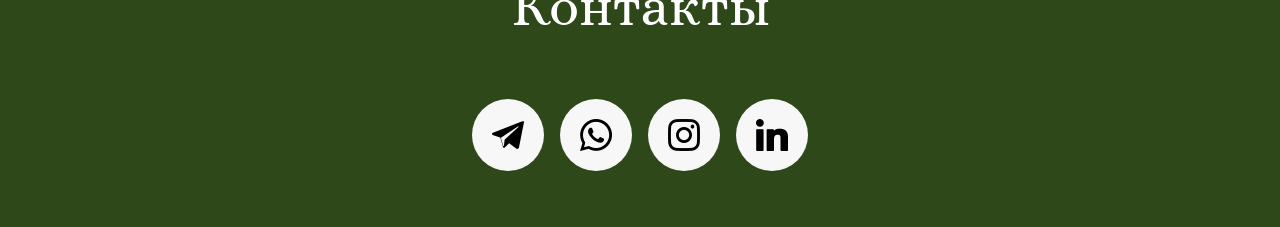
==== commit 2f1fedbf: "Update index.html" ====
--- a/index.html
+++ b/index.html
@@ -80,7 +80,7 @@
 				<div class="text-wrapper align-left">
 					<h1 class="mbr-section-title mbr-fonts-style mb-4 display-1">
 						Анна Шепель<br></h1>
-					<p class="mbr-text mbr-fonts-style mb-4 display-5">Психолог для тех, кто горел и выгорел<br><br>Привыкли действовать, гореть делом,<br>но вдруг выгорели?<br>Всегда двигались, а теперь выдохлись?<br>Тогда вы в правильном месте.<br></p>
+					<p class="mbr-text mbr-fonts-style mb-4 display-5"><strong>Психолог для тех, кто горел и выгорел</strong><br><br>Привыкли действовать, гореть делом,<br>но вдруг выгорели?<br>Всегда двигались, а теперь выдохлись?<br>Тогда вы в правильном месте.<br></p>
 					
 				</div>
 			</div>
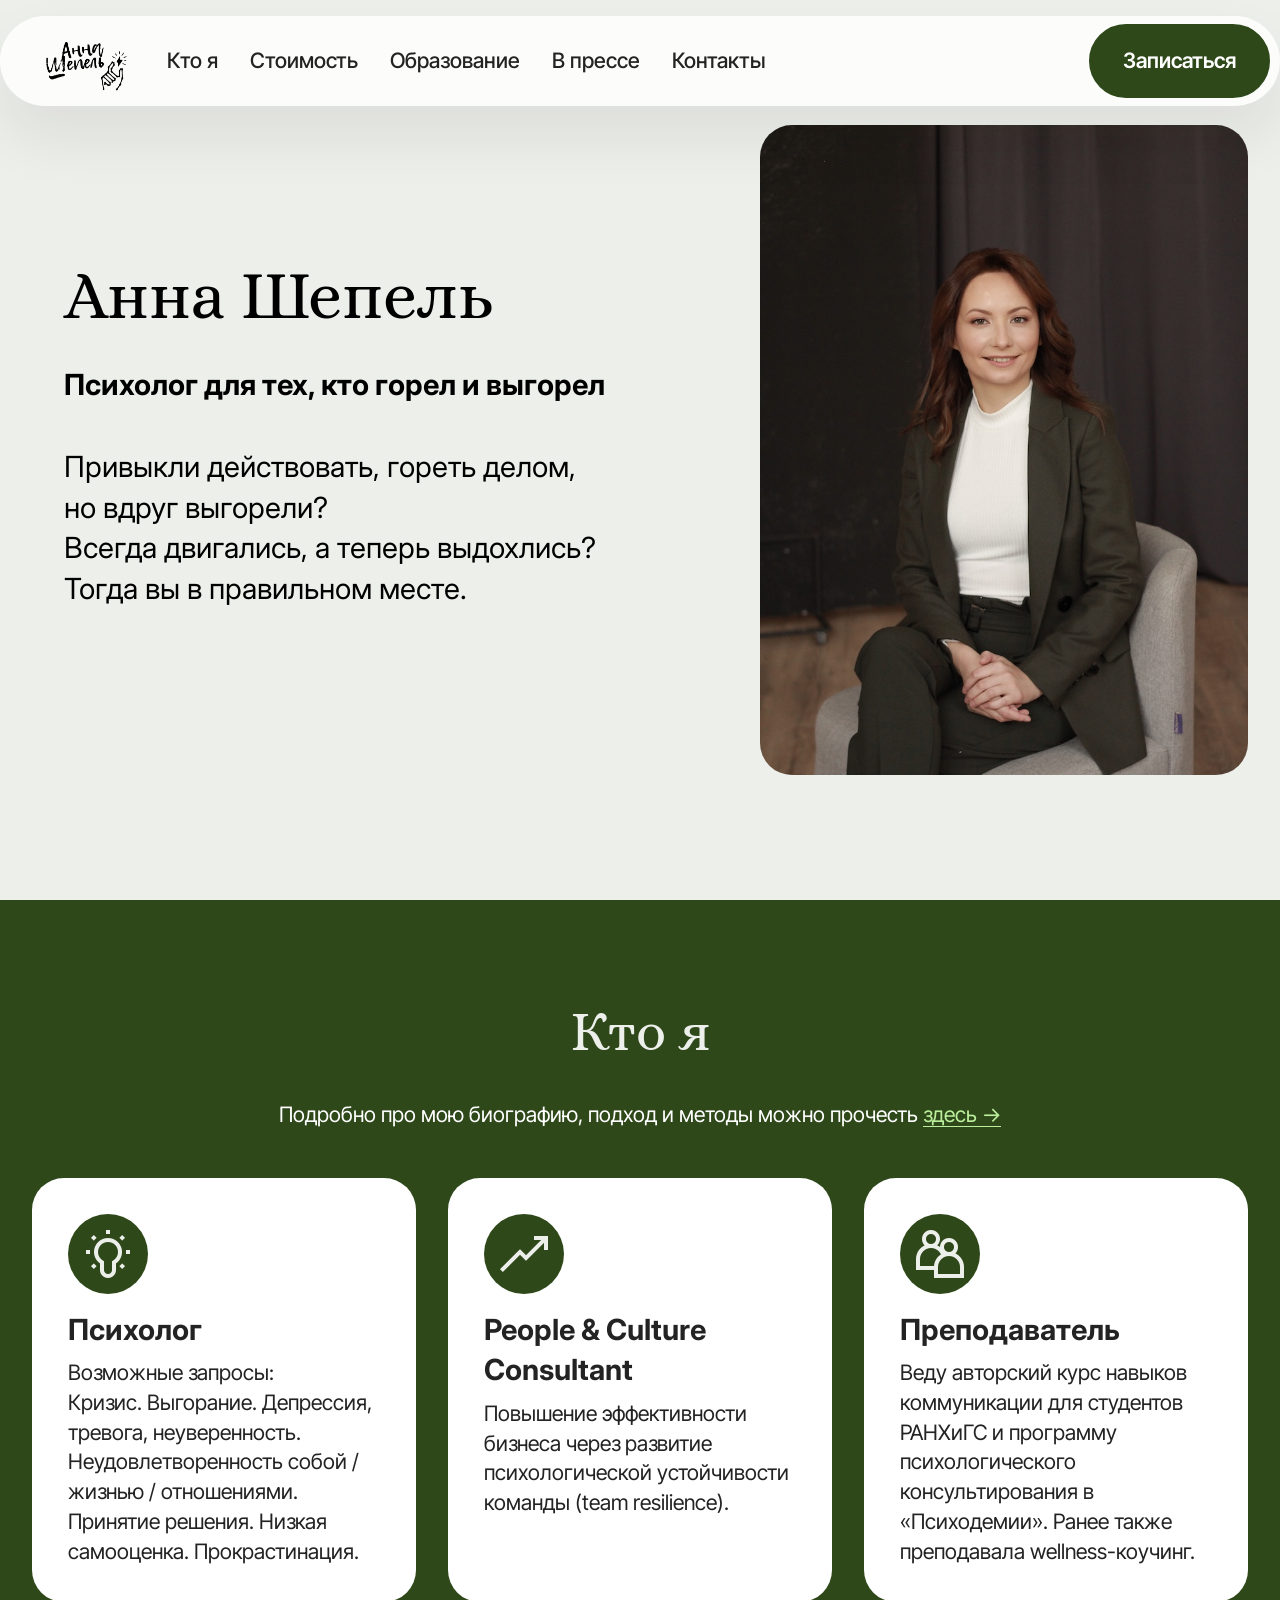
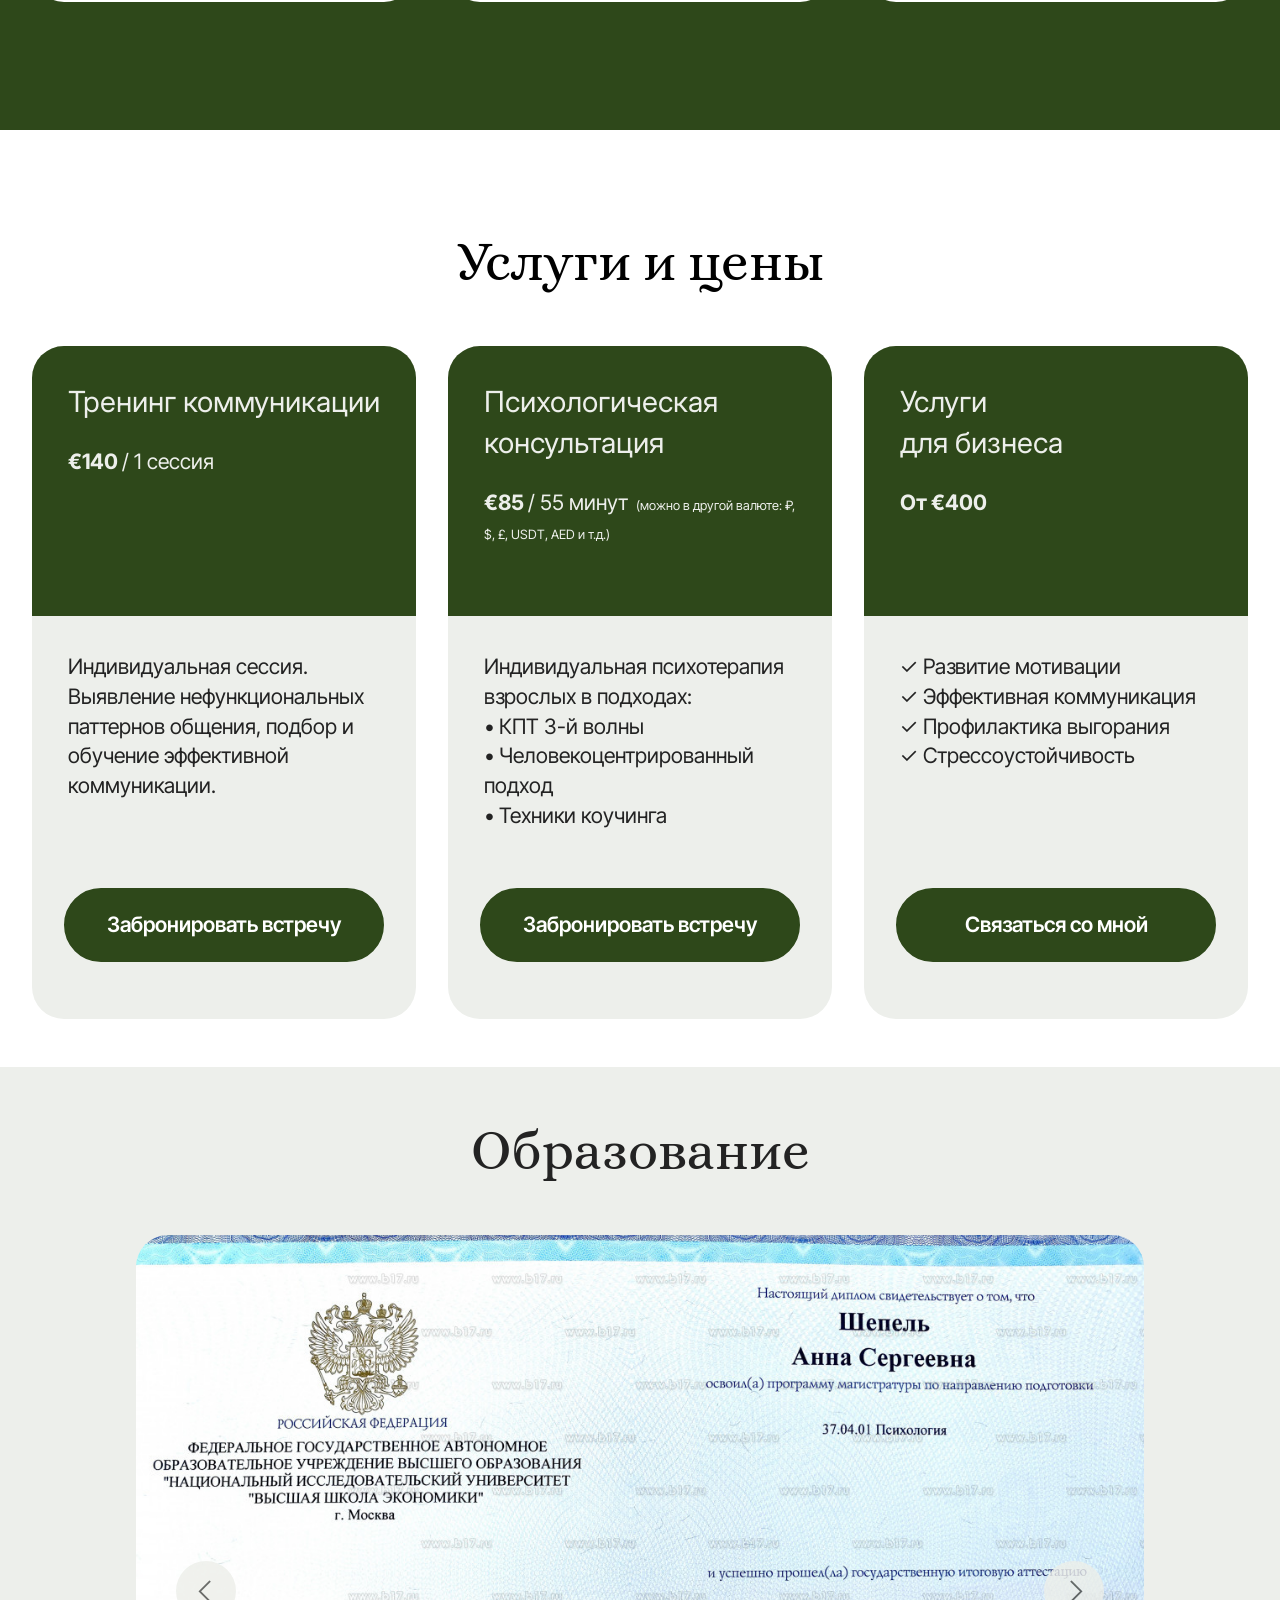
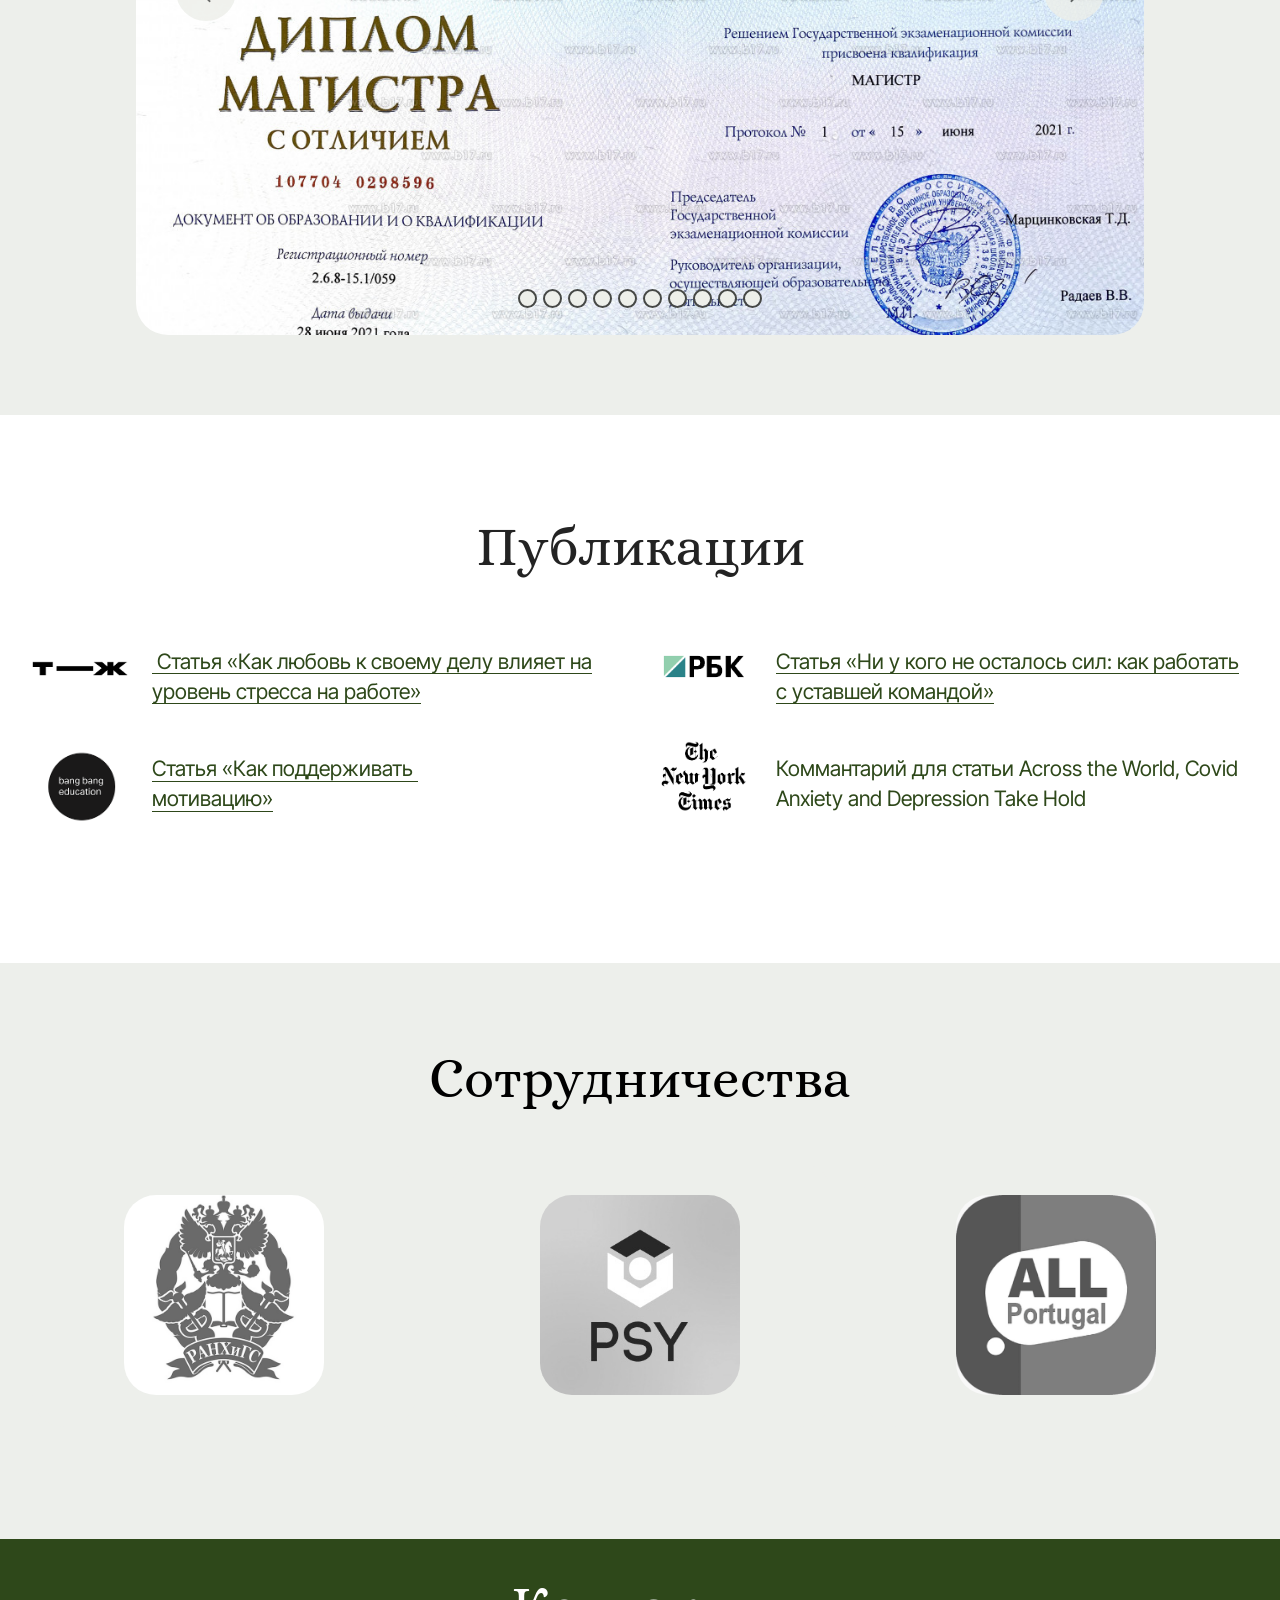
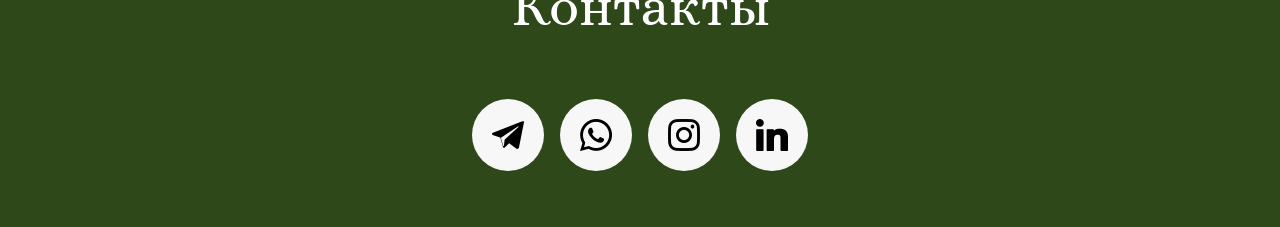
==== commit 402f69dd: "change columns order.html" ====
--- a/index.html
+++ b/index.html
@@ -163,28 +163,28 @@
       <div class="item features-without-image col-12 col-md-6 col-lg-4 item-mb active">
         <div class="item-wrapper">
           <div class="item-head" style="min-height: 270px;">
-            <h5 class="item-title mbr-fonts-style mb-0 display-5">Психологическая консультация</h5><br>
+            <h5 class="item-title mbr-fonts-style mb-0 display-5">Тренинг коммуникации</h5><br>
+            <h6 class="item-subtitle mbr-fonts-style mt-0 mb-0 display-7"><strong>€140&nbsp;</strong>/ 1 сессия&nbsp;</strong></h6>
+          </div>
+          <div class="item-content">
+            <p class="mbr-text mbr-fonts-style display-7">Индивидуальная сессия. Выявление нефункциональных паттернов общения, подбор и обучение эффективной коммуникации.</p>
+            
+            
+          </div>
+          <div class="mbr-section-btn item-footer"><a href="https://calendar.app.google/qkL5zryHG7LSdLWS9" class="btn item-btn btn-primary display-7" target="_blank">Забронировать встречу</a></div>
+        </div>
+      </div>
+      <div class="item features-without-image col-12 col-md-6 col-lg-4 item-mb">
+        <div class="item-wrapper">
+          <div class="item-head" style="min-height: 270px;">
+            <h5 class="item-title mbr-fonts-style mb-0 display-5">
+              Психологическая консультация</h5><br>
             <h6 class="item-subtitle mbr-fonts-style mb-0 display-7">
               <strong>€85&nbsp;</strong>/ 55 минут&nbsp;<span style="font-size: 0.8rem;"> (можно в другой валюте: ₽, $, £, USDT, AED и т.д.) </span></h6>
           </div>
           <div class="item-content">
-            <p class="mbr-text mbr-fonts-style display-7">Индивидуальная психотерапия взрослых&nbsp;в подходах:<br>• КПТ 3-й волны<br>• Человекоцентрированный подход <br>• Техники коучинга</p>
-            
-            
-          </div>
-          <div class="mbr-section-btn item-footer"><a href="https://calendar.app.google/qkL5zryHG7LSdLWS9" class="btn item-btn btn-primary display-7" target="_blank">Забронировать встречу</a></div>
-        </div>
-      </div>
-      <div class="item features-without-image col-12 col-md-6 col-lg-4 item-mb">
-        <div class="item-wrapper">
-          <div class="item-head" style="min-height: 270px;">
-            <h5 class="item-title mbr-fonts-style mb-0 display-5">
-              Тренинг коммуникации</h5><br>
-            <h6 class="item-subtitle mbr-fonts-style mt-0 mb-0 display-7"><strong>€150&nbsp;</strong>/ 1 сессия&nbsp;</strong></h6>
-          </div>
-          <div class="item-content">
             <p class="mbr-text mbr-fonts-style display-7">
-              Индивидуальная сессия. Выявление нефункциональных паттернов общения, подбор и обучение эффективной коммуникации.</p>
+              Индивидуальная психотерапия взрослых&nbsp;в подходах:<br>• КПТ 3-й волны<br>• Человекоцентрированный подход <br>• Техники коучинга</p>
             
             
           </div>
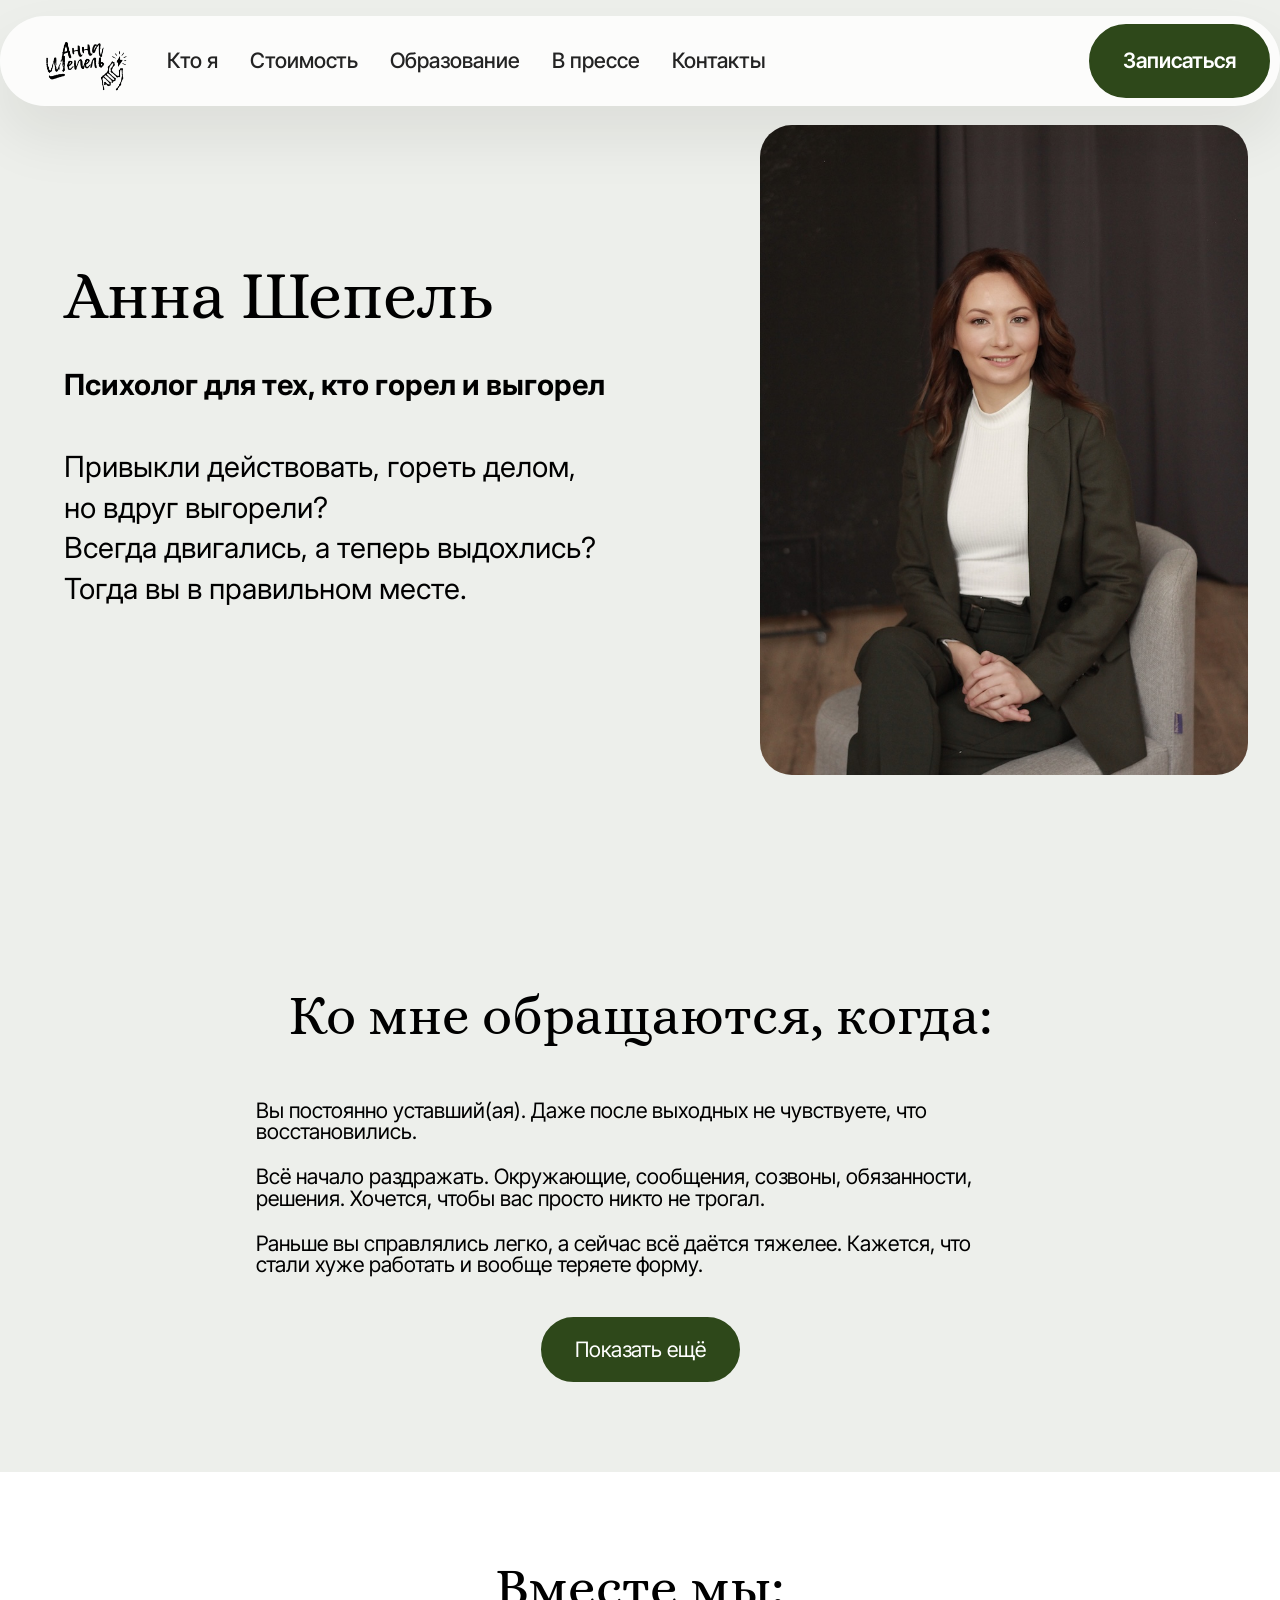
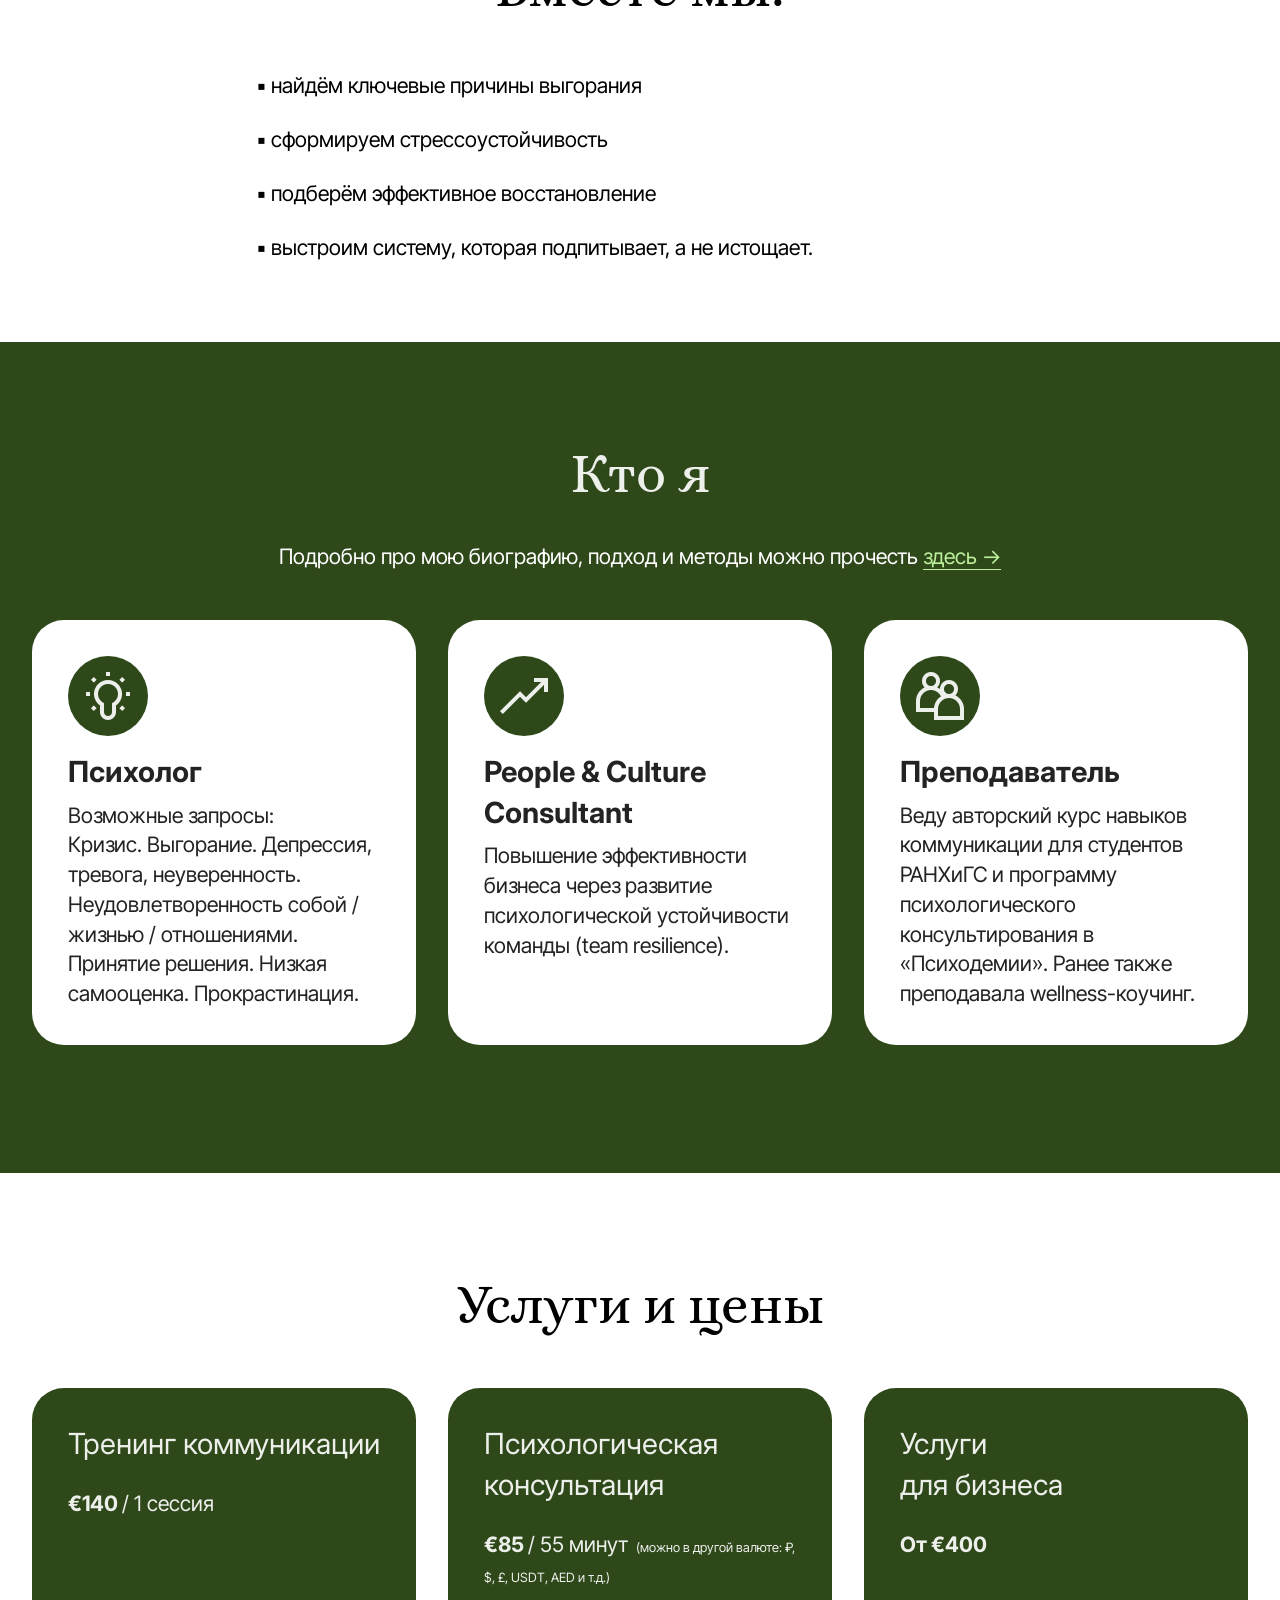
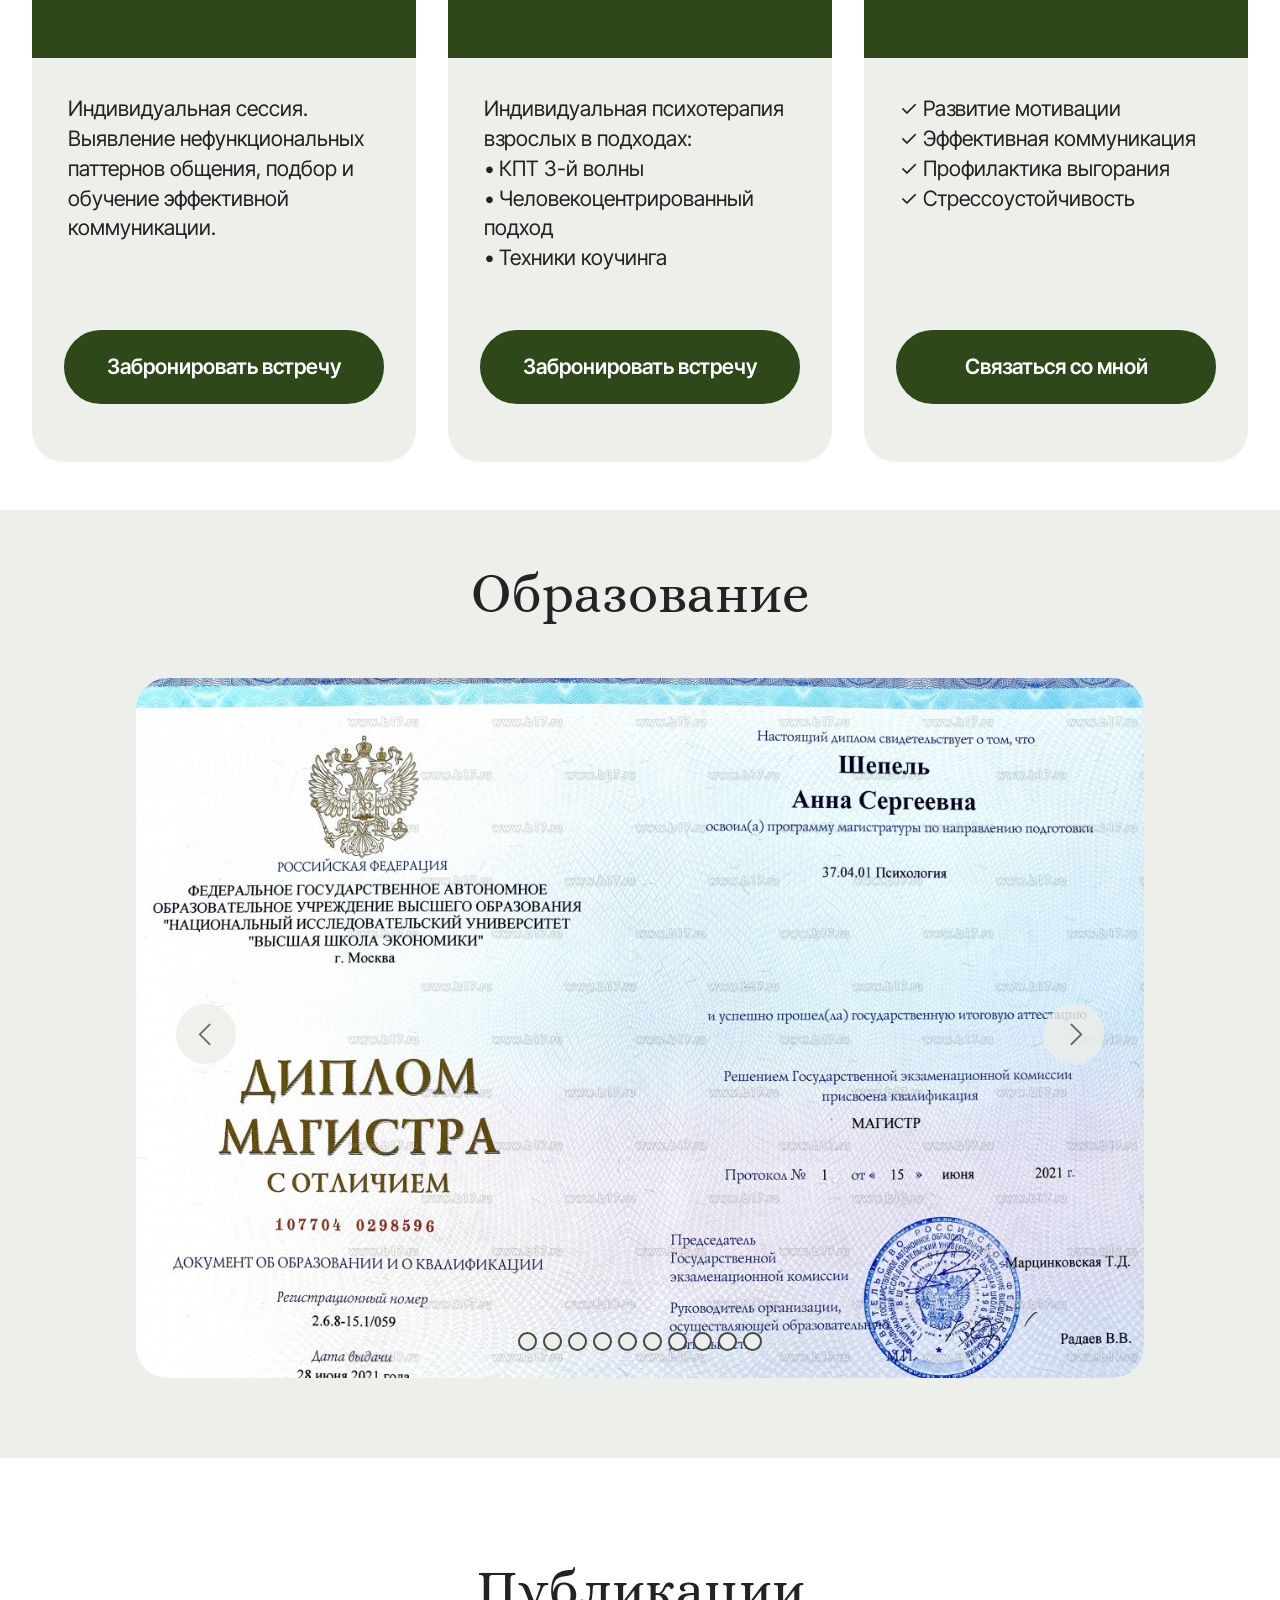
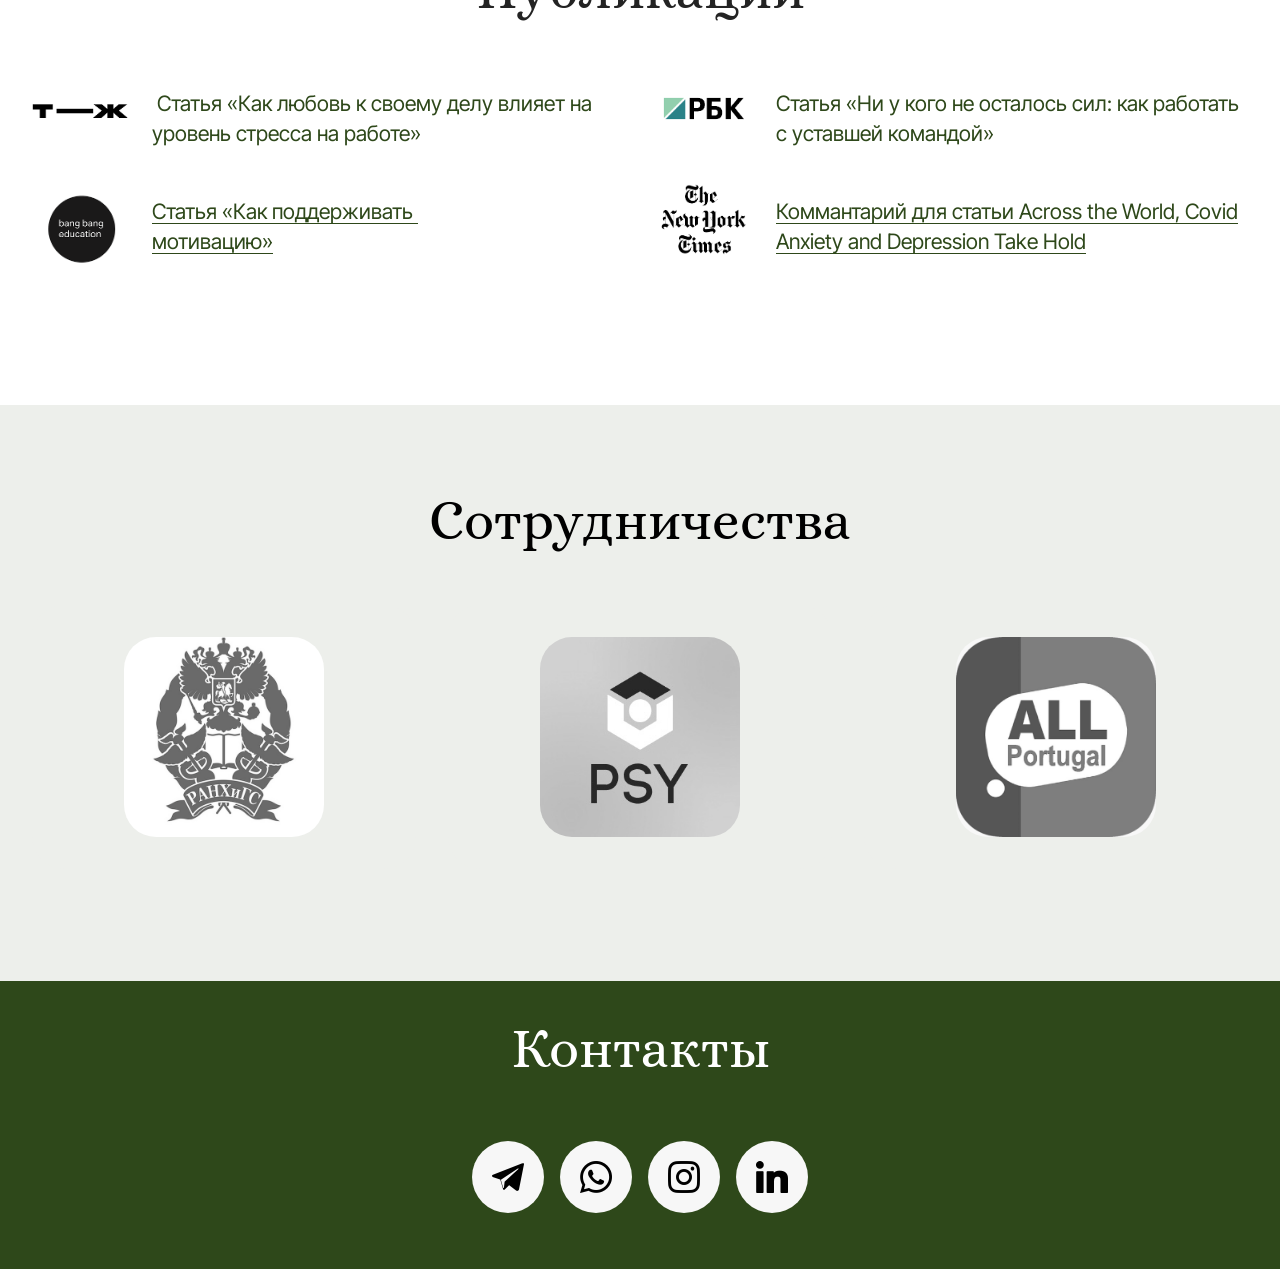
==== commit 252fe47b: "Add homepage positioning sections with expandable concerns" ====
--- a/index.html
+++ b/index.html
@@ -86,6 +86,51 @@
 			</div>
 		</div>
 	</div>
+</section>
+
+<section data-bs-version="5.1" class="homepage-positioning" id="homepage-concerns" aria-labelledby="homepage-concerns-title">
+  <div class="container">
+    <div class="row justify-content-center">
+      <div class="col-12 content-head">
+        <h2 class="mbr-section-title mbr-fonts-style align-center mb-5 display-2" id="homepage-concerns-title">Ко мне обращаются, когда:</h2>
+        <div class="mbr-text mbr-fonts-style display-7">
+          <p>Вы постоянно уставший(ая). Даже после выходных не чувствуете, что восстановились.</p>
+          <p>Всё начало раздражать. Окружающие, сообщения, созвоны, обязанности, решения. Хочется, чтобы вас просто никто не трогал.</p>
+          <p>Раньше вы справлялись легко, а сейчас всё даётся тяжелее. Кажется, что стали хуже работать и вообще теряете форму.</p>
+          <div class="collapse" id="homepage-concerns-more">
+            <p>Всё сложнее себя мотивировать даже на привычные задачи.</p>
+            <p>От постоянной работы с ИИ и потока информации мозг просто кипит.</p>
+            <p>Вы ничего не успеваете и боитесь что-то упустить.</p>
+            <p>Всё время напряжены, голова не выключается даже после работы.</p>
+            <p>Рабочее общение отнимает слишком много сил.</p>
+            <p>Много стресса, он сказывается на продуктивности.</p>
+            <p>Вы по-прежнему всё успеваете, но внутри пусто.</p>
+          </div>
+        </div>
+        <div class="mbr-section-btn align-center mt-4">
+          <button class="btn btn-primary display-4 collapsed" type="button" data-bs-toggle="collapse" data-bs-target="#homepage-concerns-more" aria-expanded="false" aria-controls="homepage-concerns-more">
+            <span class="concerns-show">Показать ещё</span><span class="concerns-hide">Свернуть</span>
+          </button>
+        </div>
+      </div>
+    </div>
+  </div>
+</section>
+
+<section data-bs-version="5.1" class="homepage-positioning homepage-together" id="homepage-together" aria-labelledby="homepage-together-title">
+  <div class="container">
+    <div class="row justify-content-center">
+      <div class="col-12 content-head">
+        <h2 class="mbr-section-title mbr-fonts-style align-center mb-5 display-2" id="homepage-together-title">Вместе мы:</h2>
+        <ul class="mbr-text mbr-fonts-style list-unstyled mb-0 display-7">
+          <li>▪️ найдём ключевые причины выгорания</li>
+          <li>▪️ сформируем стрессоустойчивость</li>
+          <li>▪️ подберём эффективное восстановление</li>
+          <li>▪️ выстроим систему, которая подпитывает, а не истощает.</li>
+        </ul>
+      </div>
+    </div>
+  </div>
 </section>
 
 <section data-bs-version="5.1" class="features5 cid-uTicA2lNH4" id="features05-2">
--- a/assets/mobirise/css/mbr-additional.css
+++ b/assets/mobirise/css/mbr-additional.css
@@ -2639,3 +2639,35 @@
 .cid-uUe64edm8L .social-list {
   color: #ffffff;
 }
+
+/* Homepage positioning sections; reuse the site's typography, grid and buttons. */
+.homepage-positioning {
+  padding-top: 5rem;
+  padding-bottom: 5rem;
+  background-color: #edefeb;
+  color: #000000;
+}
+.homepage-positioning .content-head {
+  max-width: 800px;
+}
+.homepage-positioning .mbr-section-title {
+  color: #000000;
+}
+.homepage-positioning p,
+.homepage-positioning li:not(:last-child) {
+  margin-bottom: 1.5rem;
+}
+.homepage-together {
+  background-color: #ffffff;
+}
+#homepage-concerns .concerns-hide,
+#homepage-concerns [aria-expanded="true"] .concerns-show {
+  display: none;
+}
+#homepage-concerns [aria-expanded="true"] .concerns-hide {
+  display: inline;
+}
+#homepage-concerns button:focus-visible {
+  outline: 2px solid #2e481a;
+  outline-offset: 4px;
+}
--- a/assets/mobirise/css/mbr-additional.css
+++ b/assets/mobirise/css/mbr-additional.css
@@ -2639,3 +2639,35 @@
 .cid-uUe64edm8L .social-list {
   color: #ffffff;
 }
+
+/* Homepage positioning sections; reuse the site's typography, grid and buttons. */
+.homepage-positioning {
+  padding-top: 5rem;
+  padding-bottom: 5rem;
+  background-color: #edefeb;
+  color: #000000;
+}
+.homepage-positioning .content-head {
+  max-width: 800px;
+}
+.homepage-positioning .mbr-section-title {
+  color: #000000;
+}
+.homepage-positioning p,
+.homepage-positioning li:not(:last-child) {
+  margin-bottom: 1.5rem;
+}
+.homepage-together {
+  background-color: #ffffff;
+}
+#homepage-concerns .concerns-hide,
+#homepage-concerns [aria-expanded="true"] .concerns-show {
+  display: none;
+}
+#homepage-concerns [aria-expanded="true"] .concerns-hide {
+  display: inline;
+}
+#homepage-concerns button:focus-visible {
+  outline: 2px solid #2e481a;
+  outline-offset: 4px;
+}
